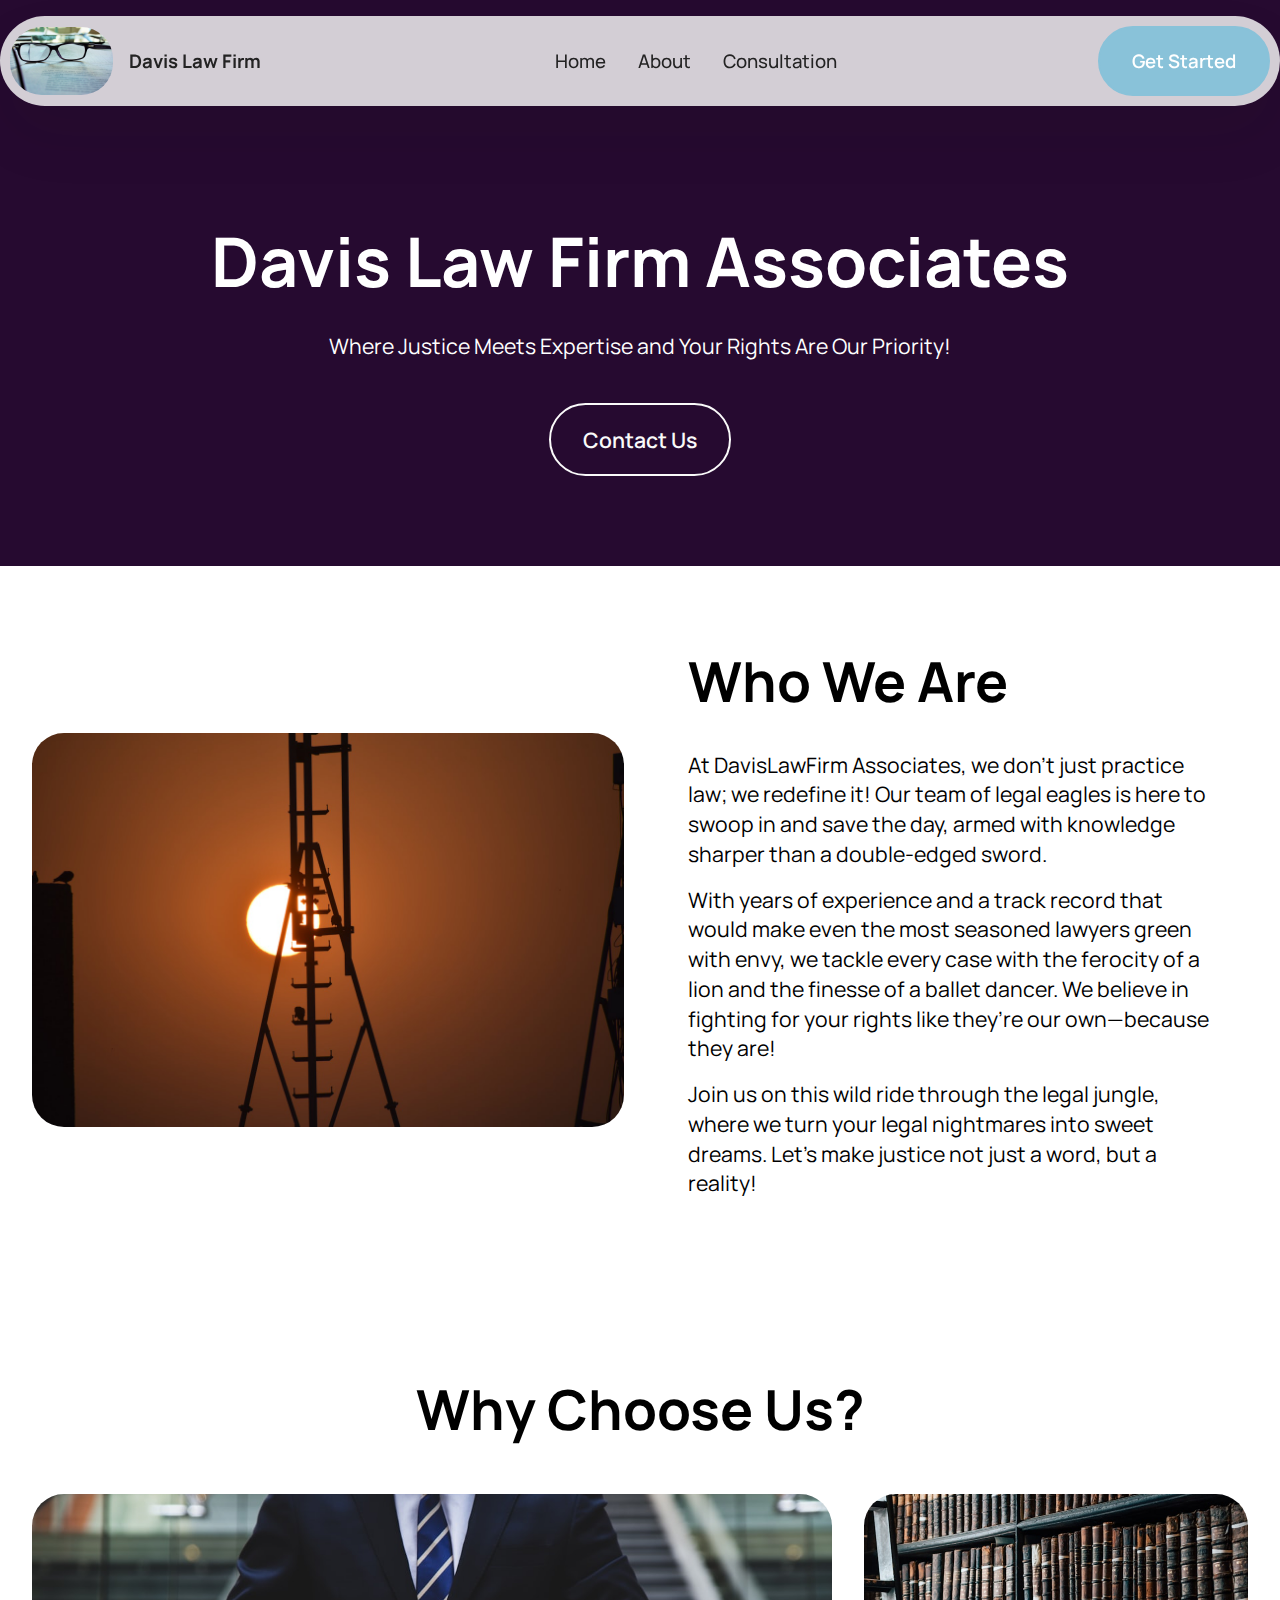
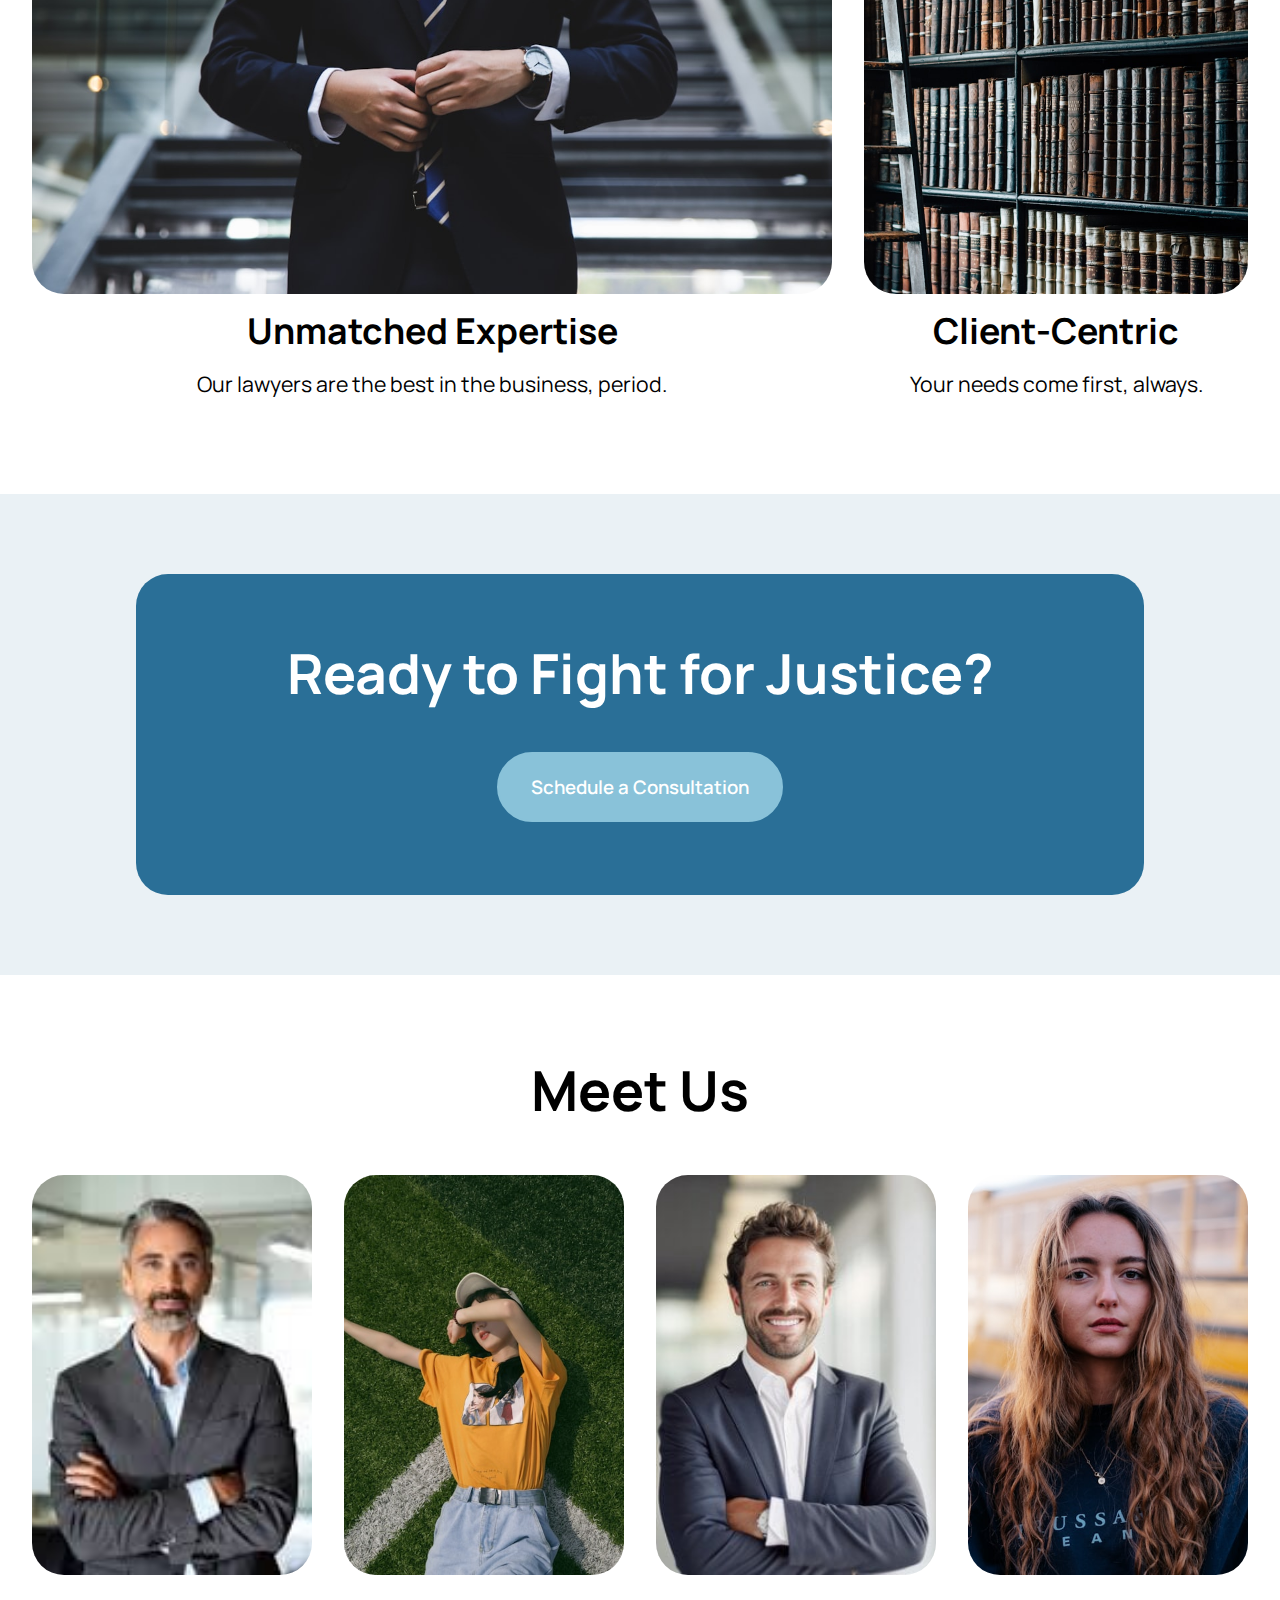
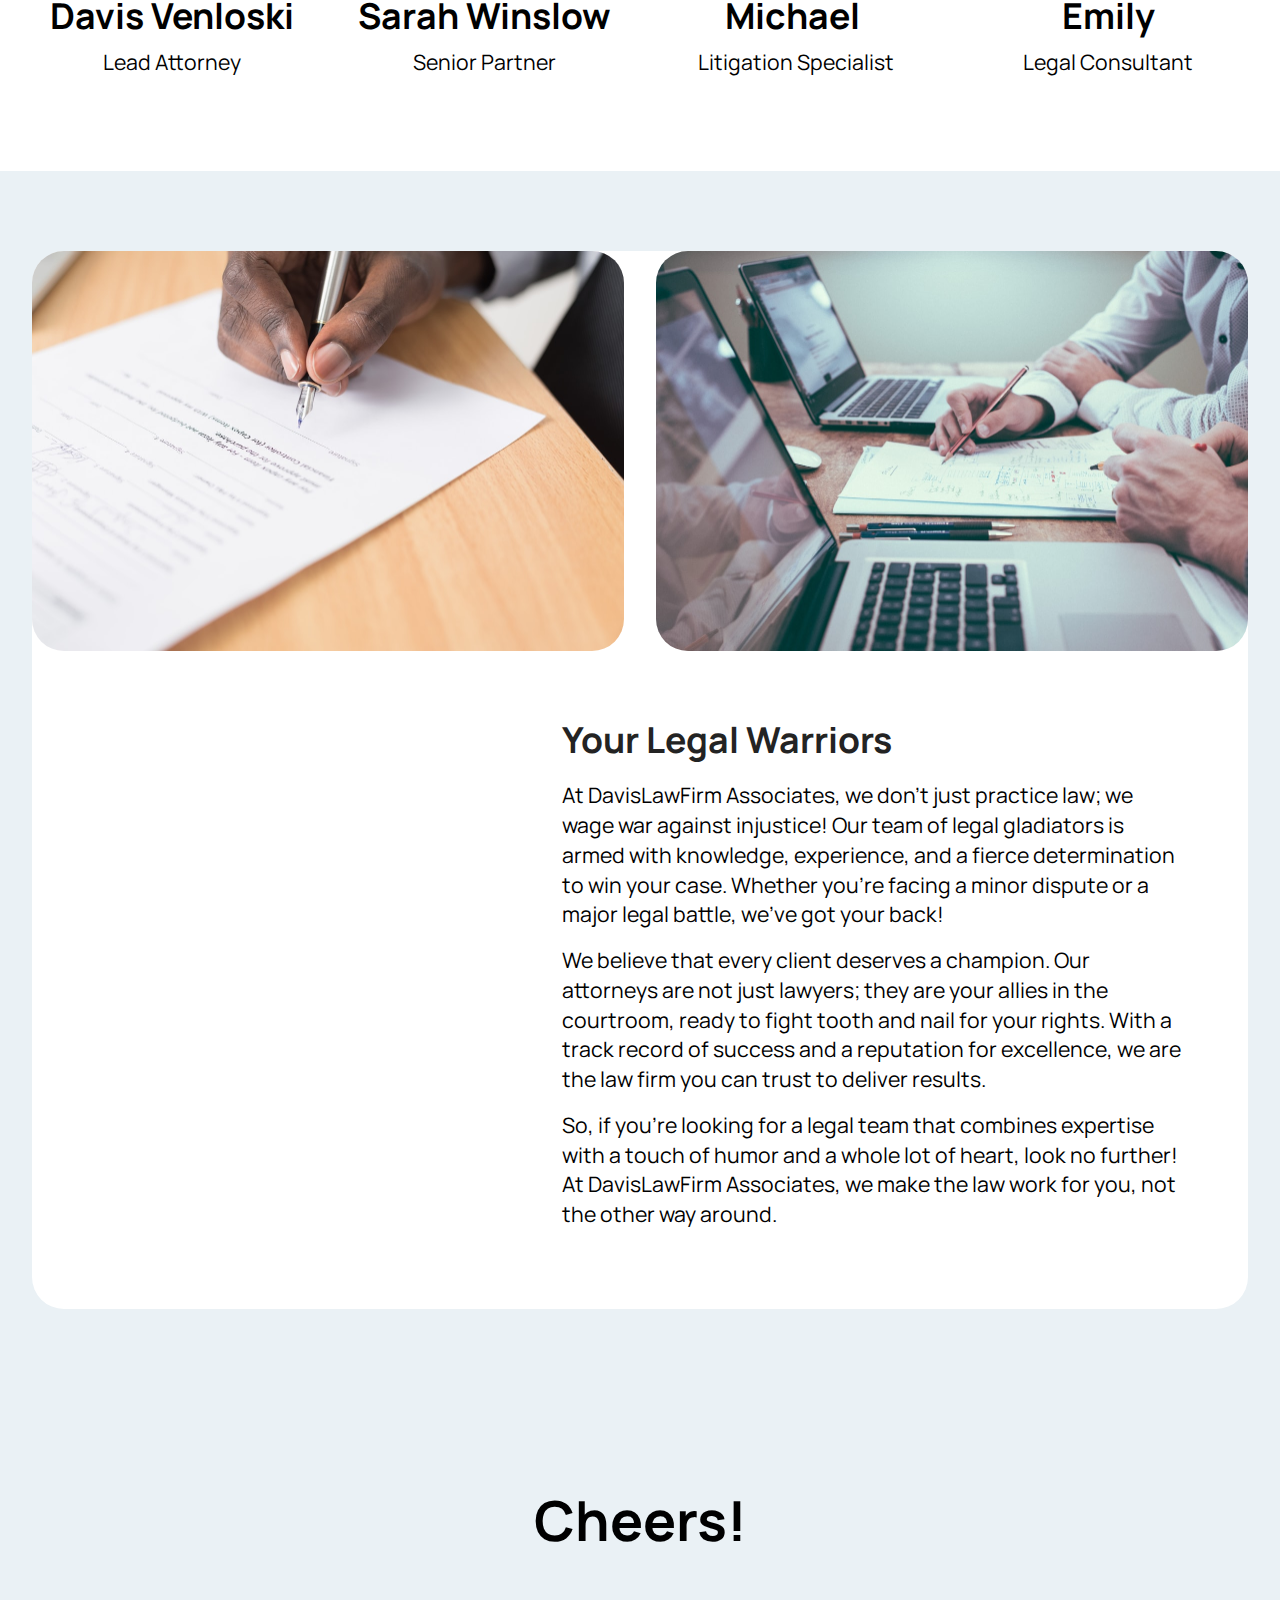
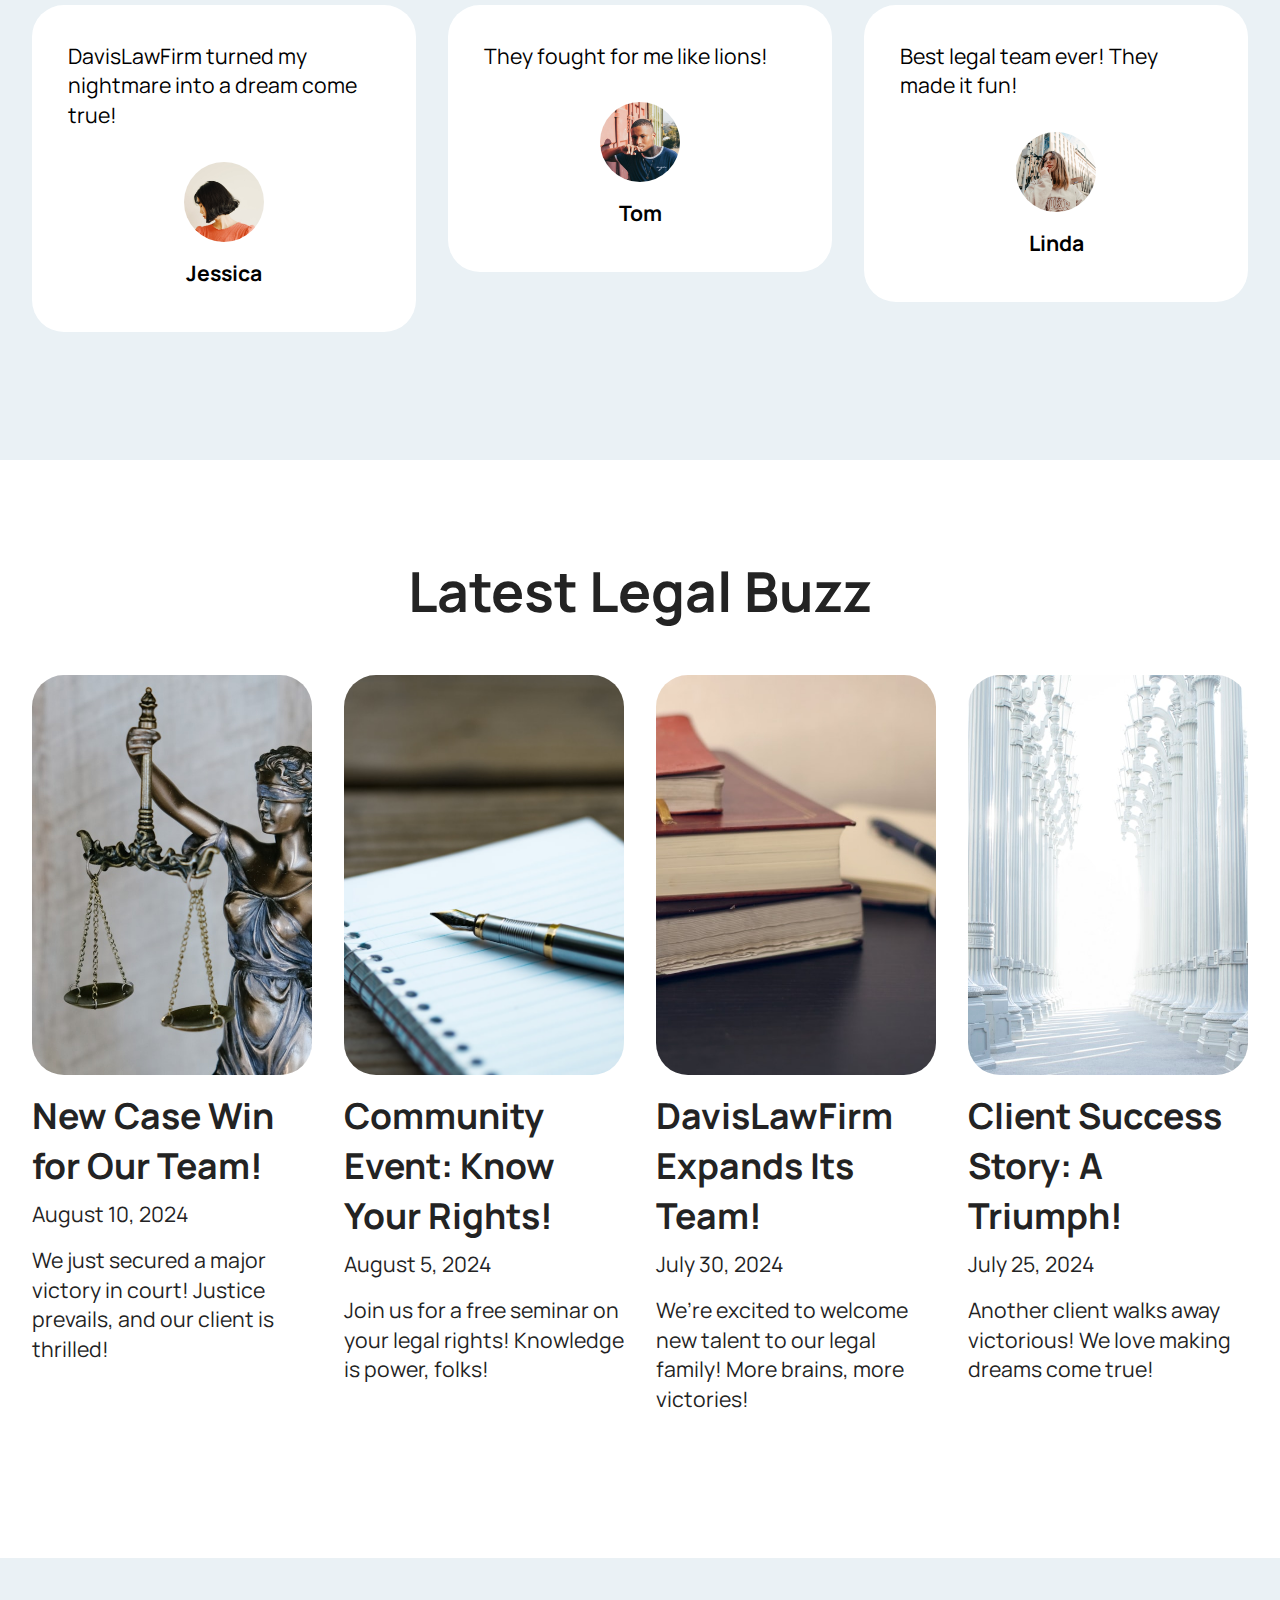
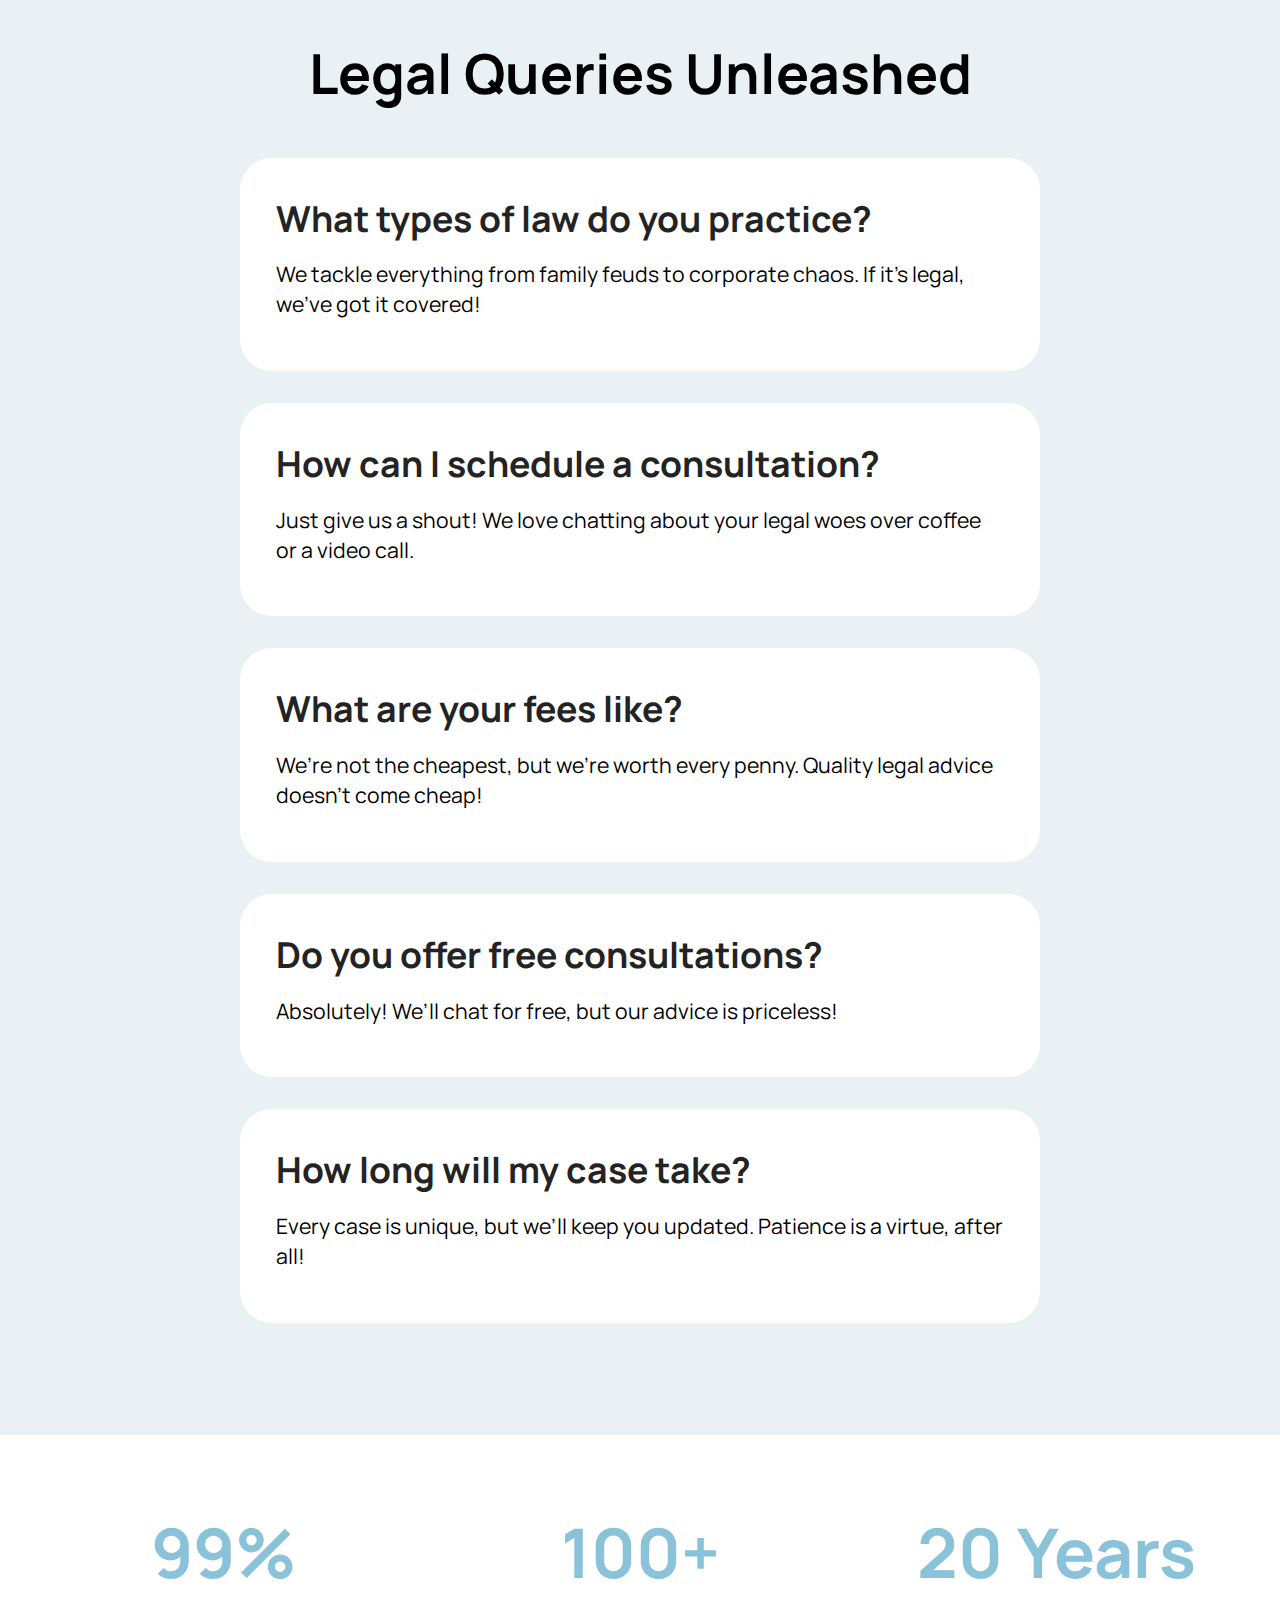
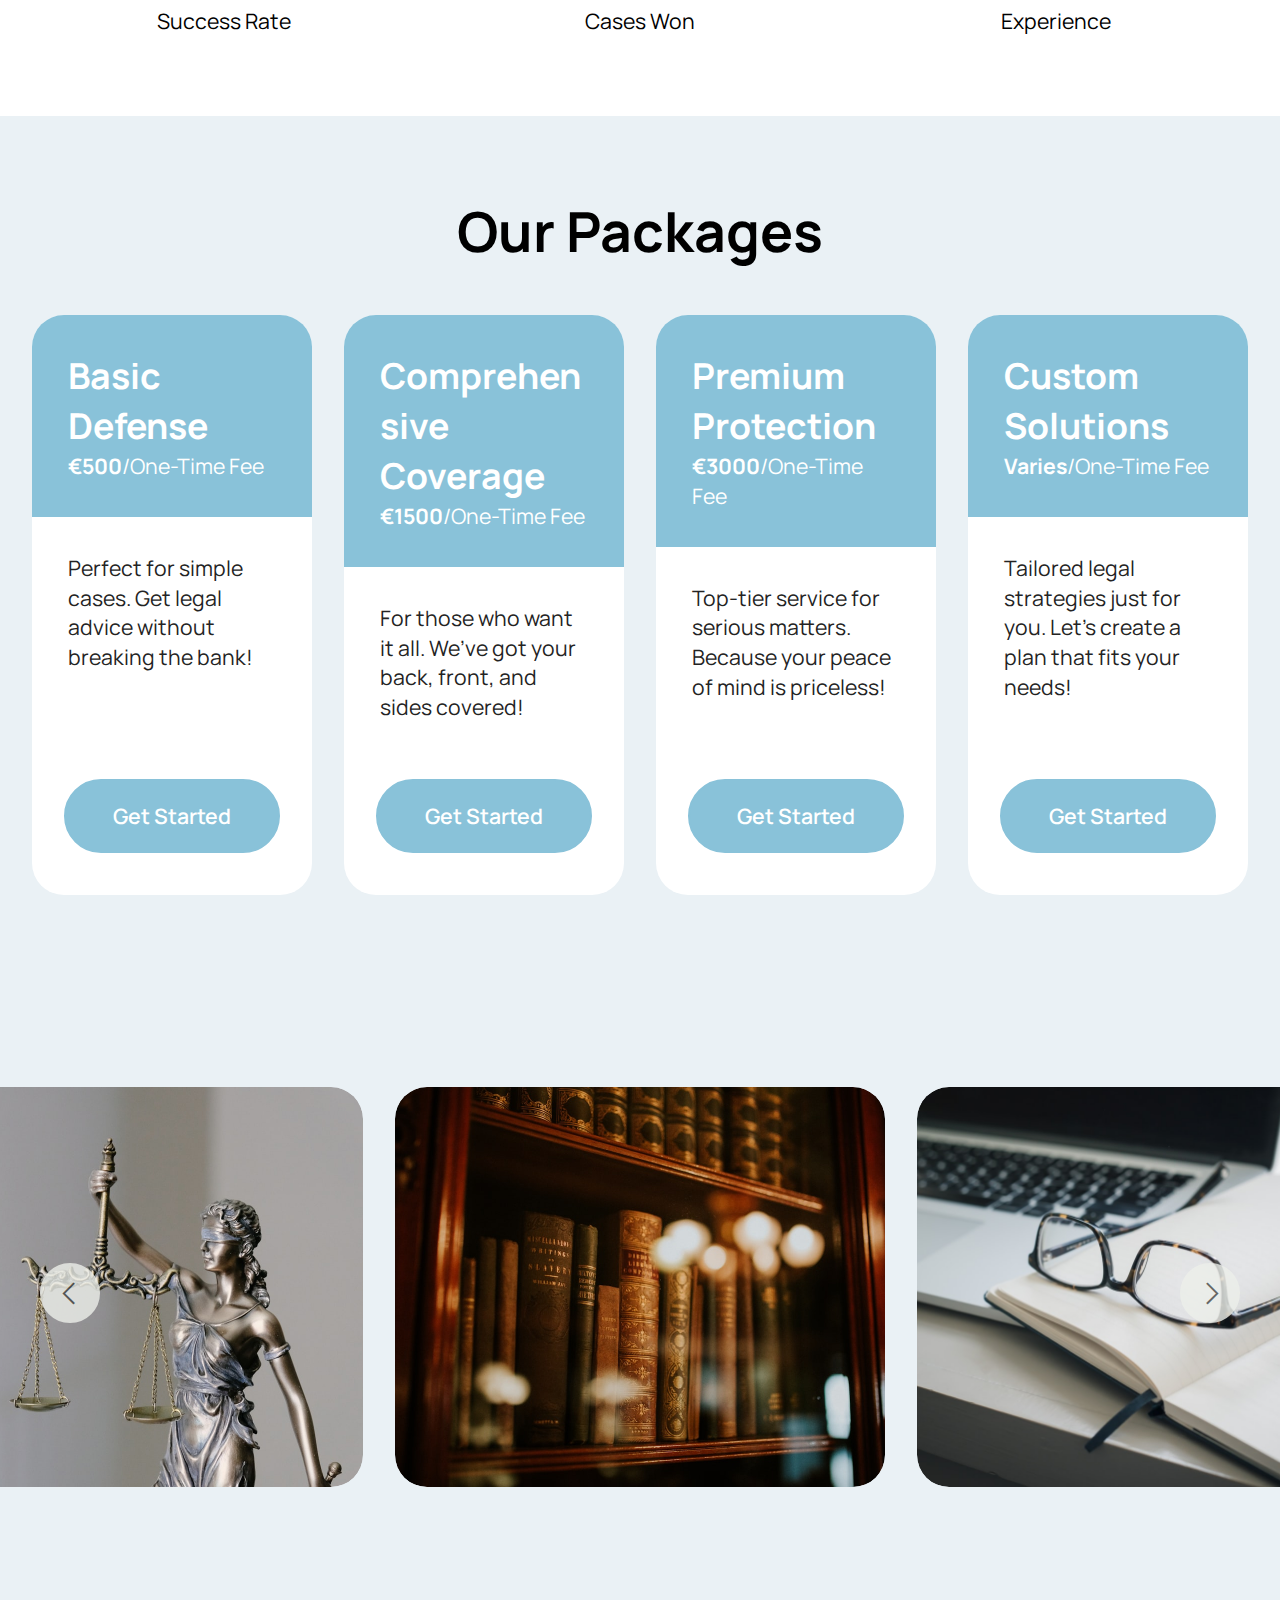
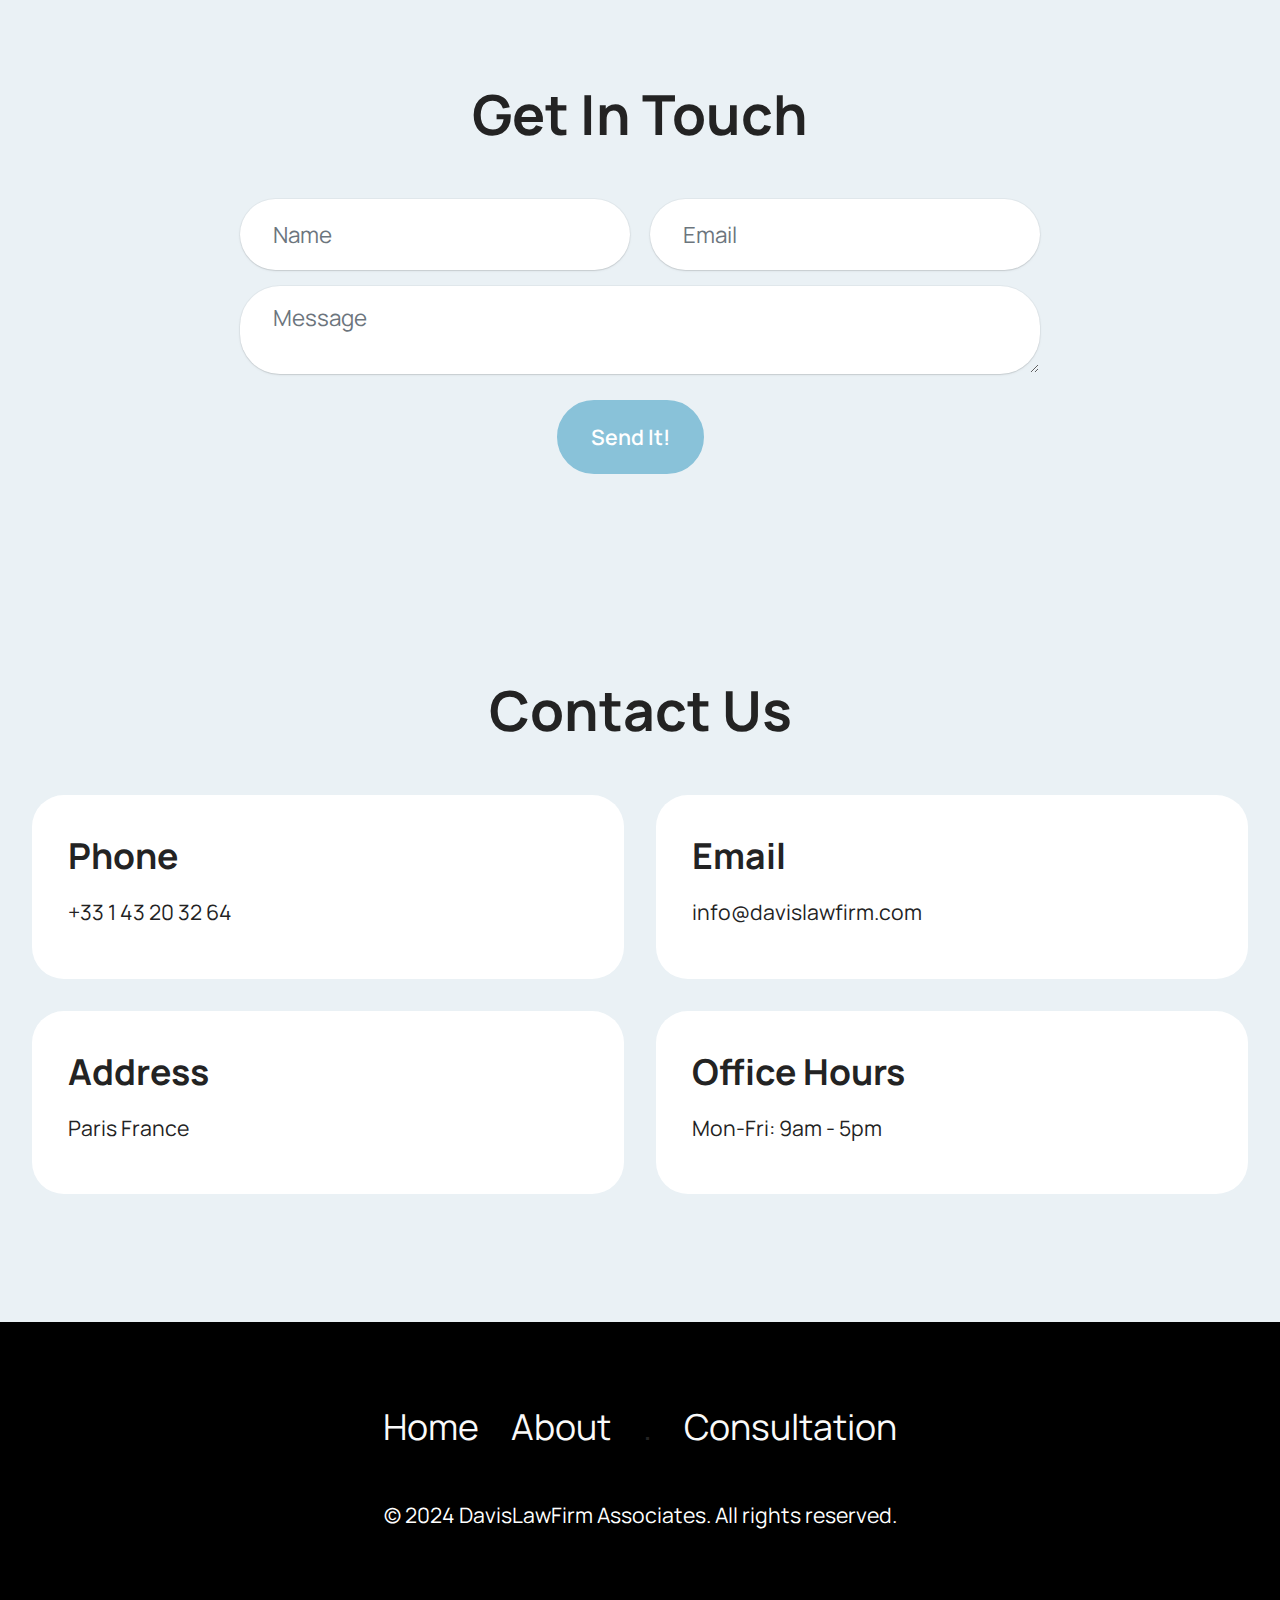
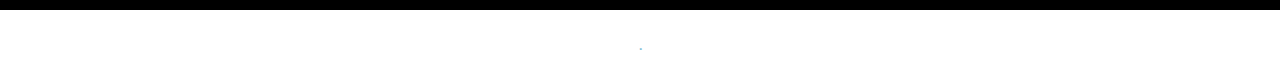
==== index.html @ 2bff86df "first commit" ====
<!DOCTYPE html>
<html  >
<head>
  <!-- Site made with Mobirise Website Builder v5.9.18, https://mobirise.com -->
  <meta charset="UTF-8">
  <meta http-equiv="X-UA-Compatible" content="IE=edge">
  <meta name="generator" content="Mobirise v5.9.18, mobirise.com">
  <meta name="viewport" content="width=device-width, initial-scale=1, minimum-scale=1">
  <link rel="shortcut icon" href="assets/images/photo-1444427169197-de497742b62d.jpeg" type="image/x-icon">
  <meta name="description" content="DavisLawFirm Associates offers expert legal services, specializing in various fields of law. Our dedicated team ensures client satisfaction and successful outcomes.">
  
  
  <title>Davis Law Firm</title>
  <link rel="stylesheet" href="assets/web/assets/mobirise-icons2/mobirise2.css">
  <link rel="stylesheet" href="assets/bootstrap/css/bootstrap.min.css">
  <link rel="stylesheet" href="assets/bootstrap/css/bootstrap-grid.min.css">
  <link rel="stylesheet" href="assets/bootstrap/css/bootstrap-reboot.min.css">
  <link rel="stylesheet" href="assets/dropdown/css/style.css">
  <link rel="stylesheet" href="assets/socicon/css/styles.css">
  <link rel="stylesheet" href="assets/theme/css/style.css">
  <link rel="preload" href="https://fonts.googleapis.com/css2?family=Manrope:wght@400;700&display=swap&display=swap" as="style" onload="this.onload=null;this.rel='stylesheet'">
  <noscript><link rel="stylesheet" href="https://fonts.googleapis.com/css2?family=Manrope:wght@400;700&display=swap&display=swap"></noscript>
  <link rel="preload" as="style" href="assets/mobirise/css/mbr-additional.css?v=wXJEE8"><link rel="stylesheet" href="assets/mobirise/css/mbr-additional.css?v=wXJEE8" type="text/css">

  
  
  
</head>
<body>
  
  <section data-bs-version="5.1" class="menu menu2 cid-ulygEjbNd1" once="menu" id="menu-5-ulygEjbNd1">
	

	<nav class="navbar navbar-dropdown navbar-fixed-top navbar-expand-lg">
		<div class="container">
			<div class="navbar-brand">
				<span class="navbar-logo">
					<a href="index.html">
						<img src="assets/images/photo-1444427169197-de497742b62d.jpeg" alt="Mobirise Website Builder" style="height: 4.3rem;">
					</a>
				</span>
				<span class="navbar-caption-wrap"><a class="navbar-caption text-black display-4" href="https://mobiri.se">Davis Law Firm</a></span>
			</div>
			<button class="navbar-toggler" type="button" data-toggle="collapse" data-bs-toggle="collapse" data-target="#navbarSupportedContent" data-bs-target="#navbarSupportedContent" aria-controls="navbarNavAltMarkup" aria-expanded="false" aria-label="Toggle navigation">
				<div class="hamburger">
					<span></span>
					<span></span>
					<span></span>
					<span></span>
				</div>
			</button>
			<div class="collapse navbar-collapse" id="navbarSupportedContent">
				<ul class="navbar-nav nav-dropdown" data-app-modern-menu="true"><li class="nav-item">
						<a class="nav-link link text-black text-primary display-4" href="index.html">Home</a>
					</li>
					<li class="nav-item">
						<a class="nav-link link text-black text-primary display-4" href="page1.html" aria-expanded="false">About</a>
					</li>
					<li class="nav-item">
						<a class="nav-link link text-black text-primary display-4" href="index.html#pricing-cards-1-ulygEjmzg2">Consultation</a>
					</li></ul>
				
				<div class="navbar-buttons mbr-section-btn">
					<a class="btn btn-primary display-4" href="https://mobiri.se">Get Started</a>
				</div>
			</div>
		</div>
	</nav>
</section>

<section data-bs-version="5.1" class="header18 cid-ulygEjgLcj" id="hero-16-ulygEjgLcj">
  

  
  <div class="container-fluid">
    <div class="row">
      <div class="content-wrap col-12 col-md-12">
        <h1 class="mbr-section-title mbr-fonts-style mbr-white mb-4 display-1"><strong>Davis Law Firm Associates</strong></h1>
        
        <p class="mbr-fonts-style mbr-text mbr-white mb-4 display-7">Where Justice Meets Expertise and Your Rights Are Our Priority!</p>
        <div class="mbr-section-btn"><a class="btn btn-white-outline display-7" href="mailto:princepanfoh0@gmail.com">Contact Us</a></div>
      </div>
    </div>
  </div>
</section>

<section data-bs-version="5.1" class="article2 cid-ulygEjgJnR" id="about-us-2-ulygEjgJnR">
	

	
	

	<div class="container">
		<div class="row justify-content-center">
			<div class="col-12 col-md-12 col-lg-6 image-wrapper">
				<img class="w-100" src="assets/images/photo-1706161865043-cec7f9783ea0.jpeg" alt="Mobirise Website Builder">
			</div>
			<div class="col-12 col-md-12 col-lg">
				<div class="text-wrapper align-left">
					<h1 class="mbr-section-title mbr-fonts-style mb-4 display-2">
						<strong>Who We Are</strong>
					</h1>
					<p class="mbr-text align-left mbr-fonts-style mb-3 display-7">At DavisLawFirm Associates, we don’t just practice law; we redefine it! Our team of legal eagles is here to swoop in and save the day, armed with knowledge sharper than a double-edged sword.</p>

					<p class="mbr-text align-left mbr-fonts-style mb-3 display-7">With years of experience and a track record that would make even the most seasoned lawyers green with envy, we tackle every case with the ferocity of a lion and the finesse of a ballet dancer. We believe in fighting for your rights like they’re our own—because they are!</p>

					<p class="mbr-text align-left mbr-fonts-style mb-3 display-7">Join us on this wild ride through the legal jungle, where we turn your legal nightmares into sweet dreams. Let’s make justice not just a word, but a reality!</p>

					
				</div>
			</div>
		</div>
	</div>
</section>

<section data-bs-version="5.1" class="features12 cid-ulygEjgSYC" id="features-12-ulygEjgSYC">
    
    
    <div class="container">
        <div class="row justify-content-center">
            <div class="col-12 content-head">
                <div class="mbr-section-head mb-5">
                    <h4 class="mbr-section-title mbr-fonts-style align-center mb-0 display-2">
                        <strong>Why Choose Us?</strong>
                    </h4>
                    
                </div>
            </div>
        </div>
        <div class="row">
            <div class="item features-image col-12 col-md-6 col-lg-8">
                <div class="item-wrapper">
                    <div class="item-img mb-3 img-big">
                        <img src="assets/images/photo-1507679799987-c73779587ccf.jpeg" alt="Mobirise Website Builder" title="">
                    </div>
                    <div class="item-content align-center">
                        
                        <h6 class="item-subtitle mbr-fonts-style mb-0 display-5">
                            <strong>Unmatched Expertise</strong>
                        </h6>
                        <p class="mbr-text mbr-fonts-style mb-3 mt-3 display-7">Our lawyers are the best in the business, period.</p>
                        
                    </div>
                </div>
            </div>
            <div class="item features-image col-12 col-md-6 col-lg-4">
                <div class="item-wrapper">
                    <div class="item-img mb-3">
                        <img src="assets/images/photo-1447023029226-ef8f6b52e3ea.jpeg" alt="Mobirise Website Builder" title="">
                    </div>
                    <div class="item-content align-center">
                        
                        <h6 class="item-subtitle mbr-fonts-style mb-0 display-5">
                            <strong>Client-Centric</strong>
                        </h6>
                        <p class="mbr-text mbr-fonts-style mb-3 mt-3 display-7">Your needs come first, always.</p>
                        
                    </div>
                </div>
            </div>
        </div>
    </div>
</section>

<section data-bs-version="5.1" class="article13 cid-ulygEjidgk" id="call-to-action-3-ulygEjidgk">
    
    
    
    <div class="container">
        <div class="row justify-content-center">
            <div class="card col-md-12 col-lg-10">
                <div class="card-wrapper">
                    <div class="card-box align-left">
                        <h4 class="card-title mbr-fonts-style display-2">
                            <strong>Ready to Fight for Justice?</strong>
                        </h4>
                        
                        <div class="mbr-section-btn mt-4"><a class="btn btn-primary display-4" href="mailto:princepanfoh0@gmail.com">Schedule a Consultation</a></div>
                    </div>
                </div>
            </div>
        </div>
    </div>
</section>

<section data-bs-version="5.1" class="people03 cid-ulygEji80u" id="team-1-ulygEji80u">
    
    
    <div class="container-fluid">
        <div class="row justify-content-center">
            <div class="col-12 content-head">
                <div class="mbr-section-head mb-5">
                    <h4 class="mbr-section-title mbr-fonts-style align-center mb-0 display-2">
                        <strong>Meet Us</strong>
                    </h4>
                    
                </div>
            </div>
        </div>
        <div class="row">
            <div class="item features-image col-12 col-md-6 col-lg-3">
                <div class="item-wrapper">
                    <div class="item-img mb-3">
                        <img src="assets/images/law1-275x183.jpg" alt="Mobirise Website Builder" title="">
                    </div>
                    <div class="item-content align-left">
                        <h5 class="item-title mbr-fonts-style display-5">
                            <strong>Davis Venloski</strong></h5>
                        <h6 class="item-subtitle mbr-fonts-style mb-3 display-7">Lead Attorney</h6>
                        
                    </div>
                    
                </div>
            </div>
            <div class="item features-image col-12 col-md-6 col-lg-3">
                <div class="item-wrapper">
                    <div class="item-img mb-3">
                        <img src="assets/images/photo-1629085265617-aa802730c749.jpeg" alt="Mobirise Website Builder" title="">
                    </div>
                    <div class="item-content align-left">
                        <h5 class="item-title mbr-fonts-style display-5">
                            <strong>Sarah Winslow</strong></h5>
                        <h6 class="item-subtitle mbr-fonts-style mb-3 display-7">Senior Partner</h6>
                        
                    </div>
                    
                </div>
            </div>
            <div class="item features-image col-12 col-md-6 col-lg-3">
                <div class="item-wrapper">
                    <div class="item-img mb-3">
                        <img src="assets/images/law-540x360.jpg" alt="Mobirise Website Builder" title="">
                    </div>
                    <div class="item-content align-left">
                        <h5 class="item-title mbr-fonts-style display-5">
                            <strong>Michael&nbsp;</strong></h5>
                        <h6 class="item-subtitle mbr-fonts-style mb-3 display-7">Litigation Specialist</h6>
                        
                    </div>
                    
                </div>
            </div>
            <div class="item features-image col-12 col-md-6 col-lg-3">
                <div class="item-wrapper">
                    <div class="item-img mb-3">
                       <img src="assets/images/photo-1614270532523-e1978d1f3716.jpeg" alt="Mobirise Website Builder" title="" data-slide-to="3" data-bs-slide-to="3">
                    </div>
                    <div class="item-content align-left">
                        <h5 class="item-title mbr-fonts-style display-5">
                            <strong>Emily</strong>
                        </h5>
                        <h6 class="item-subtitle mbr-fonts-style mb-3 display-7">Legal Consultant</h6>
                        
                    </div>
                    
                </div>
            </div>
        </div>
    </div>
</section>

<section data-bs-version="5.1" class="article01 cid-ulygEjiCYR" id="generic-text-1-ulygEjiCYR">
	

	
	
	<div class="container">
		<div class="row justify-content-center">
			<div class="card col-md-12 col-lg-12">
				<div class="card-wrapper">
					<div class="row">
						<div class="image-wrapper col-12 col-sm-6 justify-content-center">
							<img src="assets/images/photo-1521791055366-0d553872125f.jpeg" alt="Mobirise Website Builder">
						</div>
						<div class="image-wrapper col-12 col-sm-6 justify-content-center">
							<img src="assets/images/photo-1454165804606-c3d57bc86b40.jpeg" alt="Mobirise Website Builder">
						</div>
					</div>

					<div class="card-box align-left mb-3 card-content-text">
						<h4 class="card-title mbr-fonts-style mbr-white mb-0 display-5">
							<strong>Your Legal Warriors</strong>
						</h4>
						<p class="mbr-text mbr-fonts-style mt-3 mb-0 display-7">At DavisLawFirm Associates, we don’t just practice law; we wage war against injustice! Our team of legal gladiators is armed with knowledge, experience, and a fierce determination to win your case. Whether you’re facing a minor dispute or a major legal battle, we’ve got your back!</p>

						<p class="mbr-text mbr-fonts-style mt-3 mb-0 display-7">We believe that every client deserves a champion. Our attorneys are not just lawyers; they are your allies in the courtroom, ready to fight tooth and nail for your rights. With a track record of success and a reputation for excellence, we are the law firm you can trust to deliver results.</p>

						<p class="mbr-text mbr-fonts-style mt-3 mb-0 display-7">So, if you’re looking for a legal team that combines expertise with a touch of humor and a whole lot of heart, look no further! At DavisLawFirm Associates, we make the law work for you, not the other way around.</p>

						
					</div>
				</div>
			</div>
		</div>
	</div>
</section>

<section data-bs-version="5.1" class="people04 cid-ulygEjjoMe" id="testimonials-4-ulygEjjoMe">
	
	
	<div class="container">
		<div class="row mb-5 justify-content-center">
			<div class="col-12 mb-0 content-head">
				<h3 class="mbr-section-title mbr-fonts-style align-center mb-0 display-2">
					<strong>Cheers!</strong>
				</h3>
				
			</div>
		</div>
		<div class="row mbr-masonry" data-masonry="{&quot;percentPosition&quot;: true }">
			<div class="item features-without-image col-12 col-md-6 col-lg-4 active">
				<div class="item-wrapper">
					<div class="card-box align-left">
						<p class="card-text mbr-fonts-style display-7">DavisLawFirm turned my nightmare into a dream come true!</p>
						<div class="img-wrapper mt-4 mb-3">
							<img src="assets/images/photo-1525614686090-7a3108e3758e.jpeg" data-slide-to="0" data-bs-slide-to="0" alt="">
						</div>
						<h5 class="card-title mbr-fonts-style display-7">
							<strong>Jessica</strong>
						</h5>
					</div>
				</div>
			</div>
			<div class="item features-without-image col-12 col-md-6 col-lg-4">
				<div class="item-wrapper">
					<div class="card-box align-left">
						<p class="card-text mbr-fonts-style display-7">They fought for me like lions!</p>
						<div class="img-wrapper mt-4 mb-3">
							<img src="assets/images/photo-1535026406642-530e01750ad7.jpeg" data-slide-to="4" data-bs-slide-to="4" alt="">
						</div>
						<h5 class="card-title mbr-fonts-style display-7">
							<strong>Tom</strong>
						</h5>
					</div>
				</div>
			</div>
			<div class="item features-without-image col-12 col-md-6 col-lg-4">
				<div class="item-wrapper">
					<div class="card-box align-left">
						<p class="card-text mbr-fonts-style display-7">Best legal team ever! They made it fun!</p>
						<div class="img-wrapper mt-4 mb-3">
							<img src="assets/images/photo-1653953893860-b8f756596132.jpeg" data-slide-to="5" data-bs-slide-to="5" alt="">
						</div>
						<h5 class="card-title mbr-fonts-style display-7">
							<strong>Linda</strong>
						</h5>
					</div>
				</div>
			</div>
		</div>
	</div>
</section>

<section data-bs-version="5.1" class="features03 cid-ulygEjlJBr" id="news-1-ulygEjlJBr">
  
  
  <div class="container-fluid">
    <div class="row justify-content-center mb-5">
      <div class="col-12 content-head">
        <div class="mbr-section-head">
          <h4 class="mbr-section-title mbr-fonts-style align-center mb-0 display-2">
            <strong>Latest Legal Buzz</strong>
          </h4>
          
        </div>
      </div>
    </div>
    <div class="row">
      <div class="item features-image col-12 col-md-6 col-lg-3 active">
        <div class="item-wrapper">
          <div class="item-img mb-3">
            <img src="assets/images/photo-1589829545856-d10d557cf95f.jpeg" alt="Mobirise Website Builder" title="">
          </div>
          <div class="item-content align-left">
            <h5 class="item-title mbr-fonts-style mt-0 mb-2 display-5">
              <strong>New Case Win for Our Team!</strong>
            </h5>
            <p class="mbr-text mbr-fonts-style mb-3 display-7">August 10, 2024</p>
            <p class="mbr-text mbr-fonts-style mb-3 display-7">We just secured a major victory in court! Justice prevails, and our client is thrilled!</p>
            
          </div>
        </div>
      </div>
      <div class="item features-image col-12 col-md-6 col-lg-3">
        <div class="item-wrapper">
          <div class="item-img mb-3">
            <img src="assets/images/photo-1471107340929-a87cd0f5b5f3.jpeg" alt="Mobirise Website Builder" title="" data-slide-to="1" data-bs-slide-to="1">
          </div>
          <div class="item-content align-left">
            <h5 class="item-title mbr-fonts-style mb-2 mt-0 display-5">
              <strong>Community Event: Know Your Rights!</strong>
            </h5>
            <p class="mbr-text mbr-fonts-style mb-3 display-7">August 5, 2024</p>
            <p class="mbr-text mbr-fonts-style mb-3 display-7">Join us for a free seminar on your legal rights! Knowledge is power, folks!</p>
            
          </div>
        </div>
      </div>
      <div class="item features-image col-12 col-md-6 col-lg-3">
        <div class="item-wrapper">
          <div class="item-img mb-3">
            <img src="assets/images/photo-1423592707957-3b212afa6733.jpeg" alt="Mobirise Website Builder" title="" data-slide-to="2" data-bs-slide-to="2">
          </div>
          <div class="item-content align-left">
            <h5 class="item-title mbr-fonts-style mb-2 mt-0 display-5">
              <strong>DavisLawFirm Expands Its Team!</strong>
            </h5>
            <p class="mbr-text mbr-fonts-style mb-3 display-7">July 30, 2024</p>
            <p class="mbr-text mbr-fonts-style mb-3 display-7">We’re excited to welcome new talent to our legal family! More brains, more victories!</p>
            
          </div>
        </div>
      </div>
      <div class="item features-image col-12 col-md-6 col-lg-3">
        <div class="item-wrapper">
          <div class="item-img mb-3">
            <img src="assets/images/photo-1433574466251-fe1be0d9b3d2.jpeg" alt="Mobirise Website Builder" title="" data-slide-to="2" data-bs-slide-to="2">
          </div>
          <div class="item-content align-left">
            <h5 class="item-title mbr-fonts-style mb-2 mt-0 display-5">
              <strong>Client Success Story: A Triumph!</strong>
            </h5>
            <p class="mbr-text mbr-fonts-style mb-3 display-7">July 25, 2024</p>
            <p class="mbr-text mbr-fonts-style mb-3 display-7">Another client walks away victorious! We love making dreams come true!</p>
            
          </div>
        </div>
      </div>
    </div>
  </div>
</section>

<section data-bs-version="5.1" class="list05 cid-ulygEjlgWv" id="faq-3-ulygEjlgWv">
    
    <div class="container">
        <div class="col-12 mb-5 content-head">
            <h3 class="mbr-section-title mbr-fonts-style align-center mb-0 display-2">
                <strong>Legal Queries Unleashed</strong>
            </h3>
            
        </div>
        <div class="row justify-content-center ">
            <div class="col-12 col-lg-8">
                <div class="item features-without-image col-12 active">
                    <div class="item-wrapper">
                        <h5 class="mbr-card-title mbr-fonts-style mt-0 mb-3 display-5">
                            <strong>What types of law do you practice?</strong></h5>
                        <p class="mbr-text mbr-fonts-style mt-0 mb-3 display-7">We tackle everything from family feuds to corporate chaos. If it’s legal, we’ve got it covered!</p>
                    </div>
                </div>
                <div class="item features-without-image col-12">
                    <div class="item-wrapper">
                        <h5 class="mbr-card-title mbr-fonts-style mt-0 mb-3 display-5">
                            <strong>How can I schedule a consultation?</strong></h5>
                        <p class="mbr-text mbr-fonts-style mt-0 mb-3 display-7">Just give us a shout! We love chatting about your legal woes over coffee or a video call.</p>
                    </div>
                </div>
                <div class="item features-without-image col-12">
                    <div class="item-wrapper">
                        <h5 class="mbr-card-title mbr-fonts-style mt-0 mb-3 display-5">
                            <strong>What are your fees like?</strong></h5>
                        <p class="mbr-text mbr-fonts-style mt-0 mb-3 display-7">We’re not the cheapest, but we’re worth every penny. Quality legal advice doesn’t come cheap!</p>
                    </div>
                </div>
                <div class="item features-without-image col-12">
                  <div class="item-wrapper">
                      <h5 class="mbr-card-title mbr-fonts-style mt-0 mb-3 display-5">
                          <strong>Do you offer free consultations?</strong></h5>
                      <p class="mbr-text mbr-fonts-style mt-0 mb-3 display-7">Absolutely! We’ll chat for free, but our advice is priceless!</p>
                  </div>
              </div>
              <div class="item features-without-image col-12">
                <div class="item-wrapper">
                    <h5 class="mbr-card-title mbr-fonts-style mt-0 mb-3 display-5">
                        <strong>How long will my case take?</strong></h5>
                    <p class="mbr-text mbr-fonts-style mt-0 mb-3 display-7">Every case is unique, but we’ll keep you updated. Patience is a virtue, after all!</p>
                </div>
            </div>
            </div>
        </div>
    </div>
</section>

<section data-bs-version="5.1" class="features10 cid-ulygEjlaff" id="metrics-2-ulygEjlaff">
  

  
  
  <div class="container">
    
    <div class="row justify-content-center">
      <div class="item features-without-image col-12 col-md-6 col-lg-4">
        <div class="item-wrapper">
          <div class="card-box align-left">
            
            <p class="card-title mbr-fonts-style mb-3 display-1">
              <strong>99%</strong>
            </p>
            <p class="card-text mbr-fonts-style mb-3 display-7">Success Rate</p>
            
          </div>
        </div>
      </div>
      <div class="item features-without-image col-12 col-md-6 col-lg-4">
        <div class="item-wrapper">
          <div class="card-box align-left">
            
            <p class="card-title mbr-fonts-style mb-3 display-1">
              <strong>100+</strong>
            </p>
            <p class="card-text mbr-fonts-style mb-3 display-7">Cases Won</p>
            
          </div>
        </div>
      </div>
      <div class="item features-without-image col-12 col-md-6 col-lg-4">
        <div class="item-wrapper">
          <div class="card-box align-left">
            
            <p class="card-title mbr-fonts-style mb-3 display-1">
              <strong>20 Years</strong>
            </p>
            <p class="card-text mbr-fonts-style mb-3 display-7">Experience</p>
            
          </div>
        </div>
      </div>
    </div>
  </div>
</section>

<section data-bs-version="5.1" class="pricing1 cid-ulygEjmzg2" id="pricing-cards-1-ulygEjmzg2">
    
    
    <div class="container-fluid">
        <div class="row justify-content-center">
            <div class="col-12 content-head">
                <div class="mbr-section-head mb-5">
                    <h4 class="mbr-section-title mbr-fonts-style align-center mb-0 display-2">
                        <strong>Our Packages</strong>
                    </h4>
                    
                </div>
            </div>
        </div>
        <div class="row">
            <div class="item features-without-image col-12 col-md-6 col-lg-3 item-mb active">
                <div class="item-wrapper">
                    <div class="item-head">
                        <h5 class="item-title mbr-fonts-style mb-0 display-5">
                            <strong>Basic Defense</strong>
                        </h5>
                        <h6 class="item-subtitle mbr-fonts-style mt-0 mb-0 display-7"><strong>€500</strong>/One-Time Fee
                        </h6>
                    </div>
                    <div class="item-content">
                        <p class="mbr-text mbr-fonts-style display-7">Perfect for simple cases. Get legal advice without breaking the bank!</p>
                    </div>
                    <div class="mbr-section-btn item-footer"><a href="mailto:princepanfoh0@gmail.com" class="btn item-btn btn-primary display-7">Get Started</a></div>
                </div>
            </div>
            <div class="item features-without-image col-12 col-md-6 col-lg-3 item-mb">
                <div class="item-wrapper">
                    <div class="item-head">
                        <h5 class="item-title mbr-fonts-style mb-0 display-5">
                            <strong>Comprehensive Coverage</strong>
                        </h5>
                        <h6 class="item-subtitle mbr-fonts-style mt-0 mb-0 display-7"><strong>€1500</strong>/One-Time Fee
                        </h6>
                    </div>
                    <div class="item-content">
                        <p class="mbr-text mbr-fonts-style display-7">For those who want it all. We’ve got your back, front, and sides covered!</p>
                    </div>
                    <div class="mbr-section-btn item-footer"><a href="mailto:princepanfoh0@gmail.com" class="btn item-btn btn-primary display-7">Get Started</a></div>
                </div>
            </div>

            <div class="item features-without-image col-12 col-md-6 col-lg-3 item-mb">
                <div class="item-wrapper">
                    <div class="item-head">
                        <h5 class="item-title mbr-fonts-style mb-0 display-5">
                            <strong>Premium Protection</strong>
                        </h5>
                        <h6 class="item-subtitle mbr-fonts-style mt-0 mb-0 display-7"><strong>€3000</strong>/One-Time Fee
                        </h6>
                    </div>
                    <div class="item-content">
                        <p class="mbr-text mbr-fonts-style display-7">Top-tier service for serious matters. Because your peace of mind is priceless!</p>
                    </div>
                    <div class="mbr-section-btn item-footer"><a href="mailto:princepanfoh0@gmail.com" class="btn item-btn btn-primary display-7">Get Started</a></div>
                </div>
            </div>

            <div class="item features-without-image col-12 col-md-6 col-lg-3 item-mb">
                <div class="item-wrapper">
                    <div class="item-head">
                        <h5 class="item-title mbr-fonts-style mb-0 display-5">
                            <strong>Custom Solutions</strong>
                        </h5>
                        <h6 class="item-subtitle mbr-fonts-style mt-0 mb-0 display-7">
                            <strong>Varies</strong>/One-Time Fee
                        </h6>
                    </div>
                    <div class="item-content">
                        <p class="mbr-text mbr-fonts-style display-7">Tailored legal strategies just for you. Let’s create a plan that fits your needs!</p>
                    </div>
                    <div class="mbr-section-btn item-footer"><a href="mailto:princepanfoh0@gmail.com" class="btn item-btn btn-primary display-7">Get Started</a></div>
                </div>
            </div>
        </div>
    </div>
</section>

<section data-bs-version="5.1" class="slider4 mbr-embla cid-ulygEjmMU8" id="gallery-13-ulygEjmMU8">
  
  
  <div class="container-fluid">
    
    <div class="row">
      <div class="col-12">
        <div class="embla position-relative" data-skip-snaps="true" data-align="center" data-contain-scroll="trimSnaps" data-loop="true" data-auto-play="true" data-auto-play-interval="5" data-draggable="true">
          <div class="embla__viewport">
            <div class="embla__container">
              <div class="embla__slide slider-image item" style="margin-left: 1rem; margin-right: 1rem;">
                <div class="slide-content">
                  <div class="item-img">
                    <div class="item-wrapper">
                      <img src="assets/images/photo-1479142506502-19b3a3b7ff33.jpeg" alt="Mobirise Website Builder" title="">
                    </div>
                  </div>
                </div>
              </div>
              <div class="embla__slide slider-image item" style="margin-left: 1rem; margin-right: 1rem;">
                <div class="slide-content">
                  <div class="item-img">
                    <div class="item-wrapper">
                      <img src="assets/images/photo-1502465771179-51f3535da42c.jpeg" alt="Mobirise Website Builder" title="">
                    </div>
                  </div>
                </div>
              </div>
              <div class="embla__slide slider-image item" style="margin-left: 1rem; margin-right: 1rem;">
                <div class="slide-content">
                  <div class="item-img">
                    <div class="item-wrapper">
                      <img src="assets/images/photo-1457369804613-52c61a468e7d.jpeg" alt="Mobirise Website Builder" title="">
                    </div>
                  </div>
                </div>
              </div>
              <div class="embla__slide slider-image item" style="margin-left: 1rem; margin-right: 1rem;">
                <div class="slide-content">
                  <div class="item-img">
                    <div class="item-wrapper">
                      <img src="assets/images/photo-1692121183213-5c7f18485c67.jpeg" alt="Mobirise Website Builder" title="">
                    </div>
                  </div>
                </div>
              </div>
              <div class="embla__slide slider-image item" style="margin-left: 1rem; margin-right: 1rem;">
                <div class="slide-content">
                  <div class="item-img">
                    <div class="item-wrapper">
                      <img src="assets/images/photo-1589994965851-a8f479c573a9.jpeg" alt="Mobirise Website Builder" title="">
                    </div>
                  </div>
                </div>
              </div>
            </div>
          </div>
          <button class="embla__button embla__button--prev">
            <span class="mobi-mbri mobi-mbri-arrow-prev" aria-hidden="true"></span>
            <span class="sr-only visually-hidden visually-hidden">Previous</span>
          </button>
          <button class="embla__button embla__button--next">
            <span class="mobi-mbri mobi-mbri-arrow-next" aria-hidden="true"></span>
            <span class="sr-only visually-hidden visually-hidden">Next</span>
          </button>
        </div>
      </div>
    </div>
  </div>
</section>

<section data-bs-version="5.1" class="form5 cid-ulygEjpJD0" id="contact-form-2-ulygEjpJD0">
    
    
    <div class="container">
        <div class="row justify-content-center">
            <div class="col-12 content-head">
                <div class="mbr-section-head mb-5">
                    <h3 class="mbr-section-title mbr-fonts-style align-center mb-0 display-2">
                        <strong>Get In Touch</strong>
                    </h3>
                    
                </div>
            </div>
        </div>
        <div class="row justify-content-center">
            <div class="col-lg-8 mx-auto mbr-form" data-form-type="formoid">
                <form action="https://mobirise.eu/" method="POST" class="mbr-form form-with-styler" data-form-title="Form Name"><input type="hidden" name="email" data-form-email="true" value="IxDLYxiFCK3Mz9XRsY/ScA85c9vb/0tto/Mj2TXzAEMuLd5aDcPUMSj24ybYwIzxzZco7vriGrQj3FDLF7R8lxYc8XidZ4PDO1EhOQTnpdzijmgIslnHCBrCac+G4pJV">
                    <div class="row">
                        <div hidden="hidden" data-form-alert="" class="alert alert-success col-12">Thanks for filling out the form!</div>
                        <div hidden="hidden" data-form-alert-danger="" class="alert alert-danger col-12">
                            Oops...! some problem!
                        </div>
                    </div>
                    <div class="dragArea row">
                        <div class="col-md col-sm-12 form-group mb-3" data-for="name">
                            <input type="text" name="name" placeholder="Name" data-form-field="name" class="form-control" value="" id="name-contact-form-2-ulygEjpJD0">
                        </div>
                        <div class="col-md col-sm-12 form-group mb-3" data-for="email">
                            <input type="email" name="email" placeholder="Email" data-form-field="email" class="form-control" value="" id="email-contact-form-2-ulygEjpJD0">
                        </div>
                        <div class="col-12 form-group mb-3" data-for="textarea">
                            <textarea name="textarea" placeholder="Message" data-form-field="textarea" class="form-control" id="textarea-contact-form-2-ulygEjpJD0"></textarea>
                        </div>
                        <div class="col-lg-12 col-md-12 col-sm-12 align-center mbr-section-btn"><button type="submit" class="btn btn-primary display-7">Send It!</button></div>
                    </div>
                </form>
            </div>
        </div>
    </div>
</section>

<section data-bs-version="5.1" class="contacts01 cid-ulygEjp5Uc" id="contacts-1-ulygEjp5Uc">
    

    
    
    <div class="container">
        <div class="row justify-content-center">
            <div class="col-12 content-head">
                <div class="mbr-section-head mb-5">
                    <h3 class="mbr-section-title mbr-fonts-style align-center mb-0 display-2">
                        <strong>Contact Us</strong>
                    </h3>
                    
                </div>
            </div>
        </div>
        <div class="row">
            <div class="item features-without-image col-12 col-md-6 active">
                <div class="item-wrapper">
                    <div class="text-wrapper">
                        <h6 class="card-title mbr-fonts-style mb-3 display-5">
                            <strong>Phone</strong>
                        </h6>
                        <p class="mbr-text mbr-fonts-style display-7">+33 1 43 20 32 64</p>
                    </div>
                </div>
            </div>
            <div class="item features-without-image col-12 col-md-6">
                <div class="item-wrapper">
                    <div class="text-wrapper">
                        <h6 class="card-title mbr-fonts-style mb-3 display-5">
                            <strong>Email</strong>
                        </h6>
                        <p class="mbr-text mbr-fonts-style display-7">
                            <a href="mailto:info@davislawfirm.com" class="text-black">info@davislawfirm.com</a>
                        </p>
                    </div>
                </div>
            </div>
            <div class="item features-without-image col-12 col-md-6">
                <div class="item-wrapper">
                    <div class="text-wrapper">
                        <h6 class="card-title mbr-fonts-style mb-3 display-5">
                            <strong>Address</strong>
                        </h6>
                        <p class="mbr-text mbr-fonts-style display-7">Paris France</p>
                    </div>
                </div>
            </div>
            <div class="item features-without-image col-12 col-md-6">
                <div class="item-wrapper">
                    <div class="text-wrapper">
                        <h6 class="card-title mbr-fonts-style mb-3 display-5">
                            <strong>Office Hours</strong>
                        </h6>
                        <p class="mbr-text mbr-fonts-style display-7">Mon-Fri: 9am - 5pm</p>
                    </div>
                </div>
            </div>
        </div>
    </div>
</section>

<section data-bs-version="5.1" class="footer3 cid-ulygEjpFjh" once="footers" id="footer-6-ulygEjpFjh">

        

    

    <div class="container">
        <div class="row">
            <div class="row-links">
                <ul class="header-menu">
                  
                  
                  
                  
                <li class="header-menu-item mbr-fonts-style display-5">
                    <a href="index.html" class="text-white text-primary">Home</a>
                  </li><li class="header-menu-item mbr-fonts-style display-5">
                    <a href="page1.html" class="text-white text-primary">About</a>
                  </li><li class="header-menu-item mbr-fonts-style display-5">.</li><li class="header-menu-item mbr-fonts-style display-5">
                    <a href="page2.html" class="text-white text-primary">Consultation</a></li></ul>
              </div>

            
            <div class="col-12 mt-4">
                <p class="mbr-fonts-style copyright display-7">© 2024 DavisLawFirm Associates. All rights reserved.</p>
            </div>
        </div>
    </div>
</section><section class="display-7" style="padding: 0;align-items: center;justify-content: center;flex-wrap: wrap;    align-content: center;display: flex;position: relative;height: 4rem;"><a href="" style="flex: 1 1;height: 4rem;position: absolute;width: 100%;z-index: 1;"><img alt="" style="height: 4rem;" src="[data-uri]"></a><p style="margin: 0;text-align: center;" class="display-7">&#8204;</p><a style="z-index:1" href="">.</a></section><script src="assets/bootstrap/js/bootstrap.bundle.min.js"></script>  <script src="assets/smoothscroll/smooth-scroll.js"></script>  <script src="assets/ytplayer/index.js"></script>  <script src="assets/dropdown/js/navbar-dropdown.js"></script>  <script src="assets/masonry/masonry.pkgd.min.js"></script>  <script src="assets/imagesloaded/imagesloaded.pkgd.min.js"></script>  <script src="assets/embla/embla.min.js"></script>  <script src="assets/embla/script.js"></script>  <script src="assets/theme/js/script.js"></script>  <script src="assets/formoid/formoid.min.js"></script>  
  
  
</body>
</html>
---- assets/web/assets/mobirise-icons2/mobirise2.css ----
@font-face {
  font-family: 'Moririse2';
  font-display: swap;
  src:  url('mobirise2.eot?f2bix4');
  src:  url('mobirise2.eot?f2bix4#iefix') format('embedded-opentype'),
    url('mobirise2.ttf?f2bix4') format('truetype'),
    url('mobirise2.woff?f2bix4') format('woff'),
    url('mobirise2.svg?f2bix4#mobirise2') format('svg');
  font-weight: normal;
  font-style: normal;
}

[class^="mobi-"], [class*=" mobi-"] {
  /* use !important to prevent issues with browser extensions that change fonts */
  font-family: 'Moririse2' !important;
  speak: none;
  font-style: normal;
  font-weight: normal;
  font-variant: normal;
  text-transform: none;
  line-height: 1;

  /* Better Font Rendering =========== */
  -webkit-font-smoothing: antialiased;
  -moz-osx-font-smoothing: grayscale;
}

.mobi-mbri-add-submenu:before {
  content: "\e900";
}
.mobi-mbri-alert:before {
  content: "\e901";
}
.mobi-mbri-align-center:before {
  content: "\e902";
}
.mobi-mbri-align-justify:before {
  content: "\e903";
}
.mobi-mbri-align-left:before {
  content: "\e904";
}
.mobi-mbri-align-right:before {
  content: "\e905";
}
.mobi-mbri-android:before {
  content: "\e906";
}
.mobi-mbri-apple:before {
  content: "\e907";
}
.mobi-mbri-arrow-down:before {
  content: "\e908";
}
.mobi-mbri-arrow-next:before {
  content: "\e909";
}
.mobi-mbri-arrow-prev:before {
  content: "\e90a";
}
.mobi-mbri-arrow-up:before {
  content: "\e90b";
}
.mobi-mbri-bold:before {
  content: "\e90c";
}
.mobi-mbri-bookmark:before {
  content: "\e90d";
}
.mobi-mbri-bootstrap:before {
  content: "\e90e";
}
.mobi-mbri-briefcase:before {
  content: "\e90f";
}
.mobi-mbri-browse:before {
  content: "\e910";
}
.mobi-mbri-bulleted-list:before {
  content: "\e911";
}
.mobi-mbri-calendar:before {
  content: "\e912";
}
.mobi-mbri-camera:before {
  content: "\e913";
}
.mobi-mbri-cart-add:before {
  content: "\e914";
}
.mobi-mbri-cart-full:before {
  content: "\e915";
}
.mobi-mbri-cash:before {
  content: "\e916";
}
.mobi-mbri-change-style:before {
  content: "\e917";
}
.mobi-mbri-chat:before {
  content: "\e918";
}
.mobi-mbri-clock:before {
  content: "\e919";
}
.mobi-mbri-close:before {
  content: "\e91a";
}
.mobi-mbri-cloud:before {
  content: "\e91b";
}
.mobi-mbri-code:before {
  content: "\e91c";
}
.mobi-mbri-contact-form:before {
  content: "\e91d";
}
.mobi-mbri-credit-card:before {
  content: "\e91e";
}
.mobi-mbri-cursor-click:before {
  content: "\e91f";
}
.mobi-mbri-cust-feedback:before {
  content: "\e920";
}
.mobi-mbri-database:before {
  content: "\e921";
}
.mobi-mbri-delivery:before {
  content: "\e922";
}
.mobi-mbri-desktop:before {
  content: "\e923";
}
.mobi-mbri-devices:before {
  content: "\e924";
}
.mobi-mbri-down:before {
  content: "\e925";
}
.mobi-mbri-download-2:before {
  content: "\e926";
}
.mobi-mbri-download:before {
  content: "\e927";
}
.mobi-mbri-drag-n-drop-2:before {
  content: "\e928";
}
.mobi-mbri-drag-n-drop:before {
  content: "\e929";
}
.mobi-mbri-edit-2:before {
  content: "\e92a";
}
.mobi-mbri-edit:before {
  content: "\e92b";
}
.mobi-mbri-error:before {
  content: "\e92c";
}
.mobi-mbri-extension:before {
  content: "\e92d";
}
.mobi-mbri-features:before {
  content: "\e92e";
}
.mobi-mbri-file:before {
  content: "\e92f";
}
.mobi-mbri-flag:before {
  content: "\e930";
}
.mobi-mbri-folder:before {
  content: "\e931";
}
.mobi-mbri-gift:before {
  content: "\e932";
}
.mobi-mbri-github:before {
  content: "\e933";
}
.mobi-mbri-globe-2:before {
  content: "\e934";
}
.mobi-mbri-globe:before {
  content: "\e935";
}
.mobi-mbri-growing-chart:before {
  content: "\e936";
}
.mobi-mbri-hearth:before {
  content: "\e937";
}
.mobi-mbri-help:before {
  content: "\e938";
}
.mobi-mbri-home:before {
  content: "\e939";
}
.mobi-mbri-hot-cup:before {
  content: "\e93a";
}
.mobi-mbri-idea:before {
  content: "\e93b";
}
.mobi-mbri-image-gallery:before {
  content: "\e93c";
}
.mobi-mbri-image-slider:before {
  content: "\e93d";
}
.mobi-mbri-info:before {
  content: "\e93e";
}
.mobi-mbri-italic:before {
  content: "\e93f";
}
.mobi-mbri-key:before {
  content: "\e940";
}
.mobi-mbri-laptop:before {
  content: "\e941";
}
.mobi-mbri-layers:before {
  content: "\e942";
}
.mobi-mbri-left-right:before {
  content: "\e943";
}
.mobi-mbri-left:before {
  content: "\e944";
}
.mobi-mbri-letter:before {
  content: "\e945";
}
.mobi-mbri-like:before {
  content: "\e946";
}
.mobi-mbri-link:before {
  content: "\e947";
}
.mobi-mbri-lock:before {
  content: "\e948";
}
.mobi-mbri-login:before {
  content: "\e949";
}
.mobi-mbri-logout:before {
  content: "\e94a";
}
.mobi-mbri-magic-stick:before {
  content: "\e94b";
}
.mobi-mbri-map-pin:before {
  content: "\e94c";
}
.mobi-mbri-menu:before {
  content: "\e94d";
}
.mobi-mbri-mobile-2:before {
  content: "\e94e";
}
.mobi-mbri-mobile-horizontal:before {
  content: "\e94f";
}
.mobi-mbri-mobile:before {
  content: "\e950";
}
.mobi-mbri-mobirise:before {
  content: "\e951";
}
.mobi-mbri-more-horizontal:before {
  content: "\e952";
}
.mobi-mbri-more-vertical:before {
  content: "\e953";
}
.mobi-mbri-music:before {
  content: "\e954";
}
.mobi-mbri-new-file:before {
  content: "\e955";
}
.mobi-mbri-numbered-list:before {
  content: "\e956";
}
.mobi-mbri-opened-folder:before {
  content: "\e957";
}
.mobi-mbri-pages:before {
  content: "\e958";
}
.mobi-mbri-paper-plane:before {
  content: "\e959";
}
.mobi-mbri-paperclip:before {
  content: "\e95a";
}
.mobi-mbri-phone:before {
  content: "\e95b";
}
.mobi-mbri-photo:before {
  content: "\e95c";
}
.mobi-mbri-photos:before {
  content: "\e95d";
}
.mobi-mbri-pin:before {
  content: "\e95e";
}
.mobi-mbri-play:before {
  content: "\e95f";
}
.mobi-mbri-plus:before {
  content: "\e960";
}
.mobi-mbri-preview:before {
  content: "\e961";
}
.mobi-mbri-print:before {
  content: "\e962";
}
.mobi-mbri-protect:before {
  content: "\e963";
}
.mobi-mbri-question:before {
  content: "\e964";
}
.mobi-mbri-quote-left:before {
  content: "\e965";
}
.mobi-mbri-quote-right:before {
  content: "\e966";
}
.mobi-mbri-redo:before {
  content: "\e967";
}
.mobi-mbri-refresh:before {
  content: "\e968";
}
.mobi-mbri-responsive-2:before {
  content: "\e969";
}
.mobi-mbri-responsive:before {
  content: "\e96a";
}
.mobi-mbri-right:before {
  content: "\e96b";
}
.mobi-mbri-rocket:before {
  content: "\e96c";
}
.mobi-mbri-sad-face:before {
  content: "\e96d";
}
.mobi-mbri-sale:before {
  content: "\e96e";
}
.mobi-mbri-save:before {
  content: "\e96f";
}
.mobi-mbri-search:before {
  content: "\e970";
}
.mobi-mbri-setting-2:before {
  content: "\e971";
}
.mobi-mbri-setting-3:before {
  content: "\e972";
}
.mobi-mbri-setting:before {
  content: "\e973";
}
.mobi-mbri-share:before {
  content: "\e974";
}
.mobi-mbri-shopping-bag:before {
  content: "\e975";
}
.mobi-mbri-shopping-basket:before {
  content: "\e976";
}
.mobi-mbri-shopping-cart:before {
  content: "\e977";
}
.mobi-mbri-sites:before {
  content: "\e978";
}
.mobi-mbri-smile-face:before {
  content: "\e979";
}
.mobi-mbri-speed:before {
  content: "\e97a";
}
.mobi-mbri-star:before {
  content: "\e97b";
}
.mobi-mbri-success:before {
  content: "\e97c";
}
.mobi-mbri-sun:before {
  content: "\e97d";
}
.mobi-mbri-sun2:before {
  content: "\e97e";
}
.mobi-mbri-tablet-vertical:before {
  content: "\e97f";
}
.mobi-mbri-tablet:before {
  content: "\e980";
}
.mobi-mbri-target:before {
  content: "\e981";
}
.mobi-mbri-timer:before {
  content: "\e982";
}
.mobi-mbri-to-ftp:before {
  content: "\e983";
}
.mobi-mbri-to-local-drive:before {
  content: "\e984";
}
.mobi-mbri-touch-swipe:before {
  content: "\e985";
}
.mobi-mbri-touch:before {
  content: "\e986";
}
.mobi-mbri-trash:before {
  content: "\e987";
}
.mobi-mbri-underline:before {
  content: "\e988";
}
.mobi-mbri-undo:before {
  content: "\e989";
}
.mobi-mbri-unlink:before {
  content: "\e98a";
}
.mobi-mbri-unlock:before {
  content: "\e98b";
}
.mobi-mbri-up-down:before {
  content: "\e98c";
}
.mobi-mbri-up:before {
  content: "\e98d";
}
.mobi-mbri-update:before {
  content: "\e98e";
}
.mobi-mbri-upload-2:before {
  content: "\e98f";
}
.mobi-mbri-upload:before {
  content: "\e990";
}
.mobi-mbri-user-2:before {
  content: "\e991";
}
.mobi-mbri-user:before {
  content: "\e992";
}
.mobi-mbri-users:before {
  content: "\e993";
}
.mobi-mbri-video-play:before {
  content: "\e994";
}
.mobi-mbri-video:before {
  content: "\e995";
}
.mobi-mbri-watch:before {
  content: "\e996";
}
.mobi-mbri-website-theme-2:before {
  content: "\e997";
}
.mobi-mbri-website-theme:before {
  content: "\e998";
}
.mobi-mbri-wifi:before {
  content: "\e999";
}
.mobi-mbri-windows:before {
  content: "\e99a";
}
.mobi-mbri-zoom-in:before {
  content: "\e99b";
}
.mobi-mbri-zoom-out:before {
  content: "\e99c";
}
---- assets/dropdown/css/style.css ----
.navbar-dropdown {
  left: 0;
  padding: 0;
  position: absolute;
  right: 0;
  top: 0;
  transition: all 0.45s ease;
  z-index: 1030;
  background: #282828; }
  .navbar-dropdown .navbar-logo {
    margin-right: 0.8rem;
    transition: margin 0.3s ease-in-out;
    vertical-align: middle; }
    .navbar-dropdown .navbar-logo img {
      height: 3.125rem;
      transition: all 0.3s ease-in-out; }
    .navbar-dropdown .navbar-logo.mbr-iconfont {
      font-size: 3.125rem;
      line-height: 3.125rem; }
  .navbar-dropdown .navbar-caption {
    font-weight: 700;
    white-space: normal;
    vertical-align: -4px;
    line-height: 3.125rem !important; }
    .navbar-dropdown .navbar-caption, .navbar-dropdown .navbar-caption:hover {
      color: inherit;
      text-decoration: none; }
  .navbar-dropdown .mbr-iconfont + .navbar-caption {
    vertical-align: -1px; }
  .navbar-dropdown.navbar-fixed-top {
    position: fixed; }
  .navbar-dropdown .navbar-brand span {
    vertical-align: -4px; }
  .navbar-dropdown.bg-color.transparent {
    background: none; }
  .navbar-dropdown.navbar-short .navbar-brand {
    padding: 0.625rem 0; }
    .navbar-dropdown.navbar-short .navbar-brand span {
      vertical-align: -1px; }
  .navbar-dropdown.navbar-short .navbar-caption {
    line-height: 2.375rem !important;
    vertical-align: -2px; }
  .navbar-dropdown.navbar-short .navbar-logo {
    margin-right: 0.5rem; }
    .navbar-dropdown.navbar-short .navbar-logo img {
      height: 2.375rem; }
    .navbar-dropdown.navbar-short .navbar-logo.mbr-iconfont {
      font-size: 2.375rem;
      line-height: 2.375rem; }
  .navbar-dropdown.navbar-short .mbr-table-cell {
    height: 3.625rem; }
  .navbar-dropdown .navbar-close {
    left: 0.6875rem;
    position: fixed;
    top: 0.75rem;
    z-index: 1000; }
  .navbar-dropdown .hamburger-icon {
    content: "";
    display: inline-block;
    vertical-align: middle;
    width: 16px;
    -webkit-box-shadow: 0 -6px 0 1px #282828,0 0 0 1px #282828,0 6px 0 1px #282828;
    -moz-box-shadow: 0 -6px 0 1px #282828,0 0 0 1px #282828,0 6px 0 1px #282828;
    box-shadow: 0 -6px 0 1px #282828,0 0 0 1px #282828,0 6px 0 1px #282828; }

.dropdown-menu .dropdown-toggle[data-toggle="dropdown-submenu"]::after {
  border-bottom: 0.35em solid transparent;
  border-left: 0.35em solid;
  border-right: 0;
  border-top: 0.35em solid transparent;
  margin-left: 0.3rem; }

.dropdown-menu .dropdown-item:focus {
  outline: 0; }

.nav-dropdown {
  font-size: 0.75rem;
  font-weight: 500;
  height: auto !important; }
  .nav-dropdown .nav-btn {
    padding-left: 1rem; }
  .nav-dropdown .link {
    margin: .667em 1.667em;
    font-weight: 500;
    padding: 0;
    transition: color .2s ease-in-out; }
    .nav-dropdown .link.dropdown-toggle {
      margin-right: 2.583em; }
      .nav-dropdown .link.dropdown-toggle::after {
        margin-left: .25rem;
        border-top: 0.35em solid;
        border-right: 0.35em solid transparent;
        border-left: 0.35em solid transparent;
        border-bottom: 0; }
      .nav-dropdown .link.dropdown-toggle[aria-expanded="true"] {
        margin: 0;
        padding: 0.667em 3.263em  0.667em 1.667em; }
  .nav-dropdown .link::after,
  .nav-dropdown .dropdown-item::after {
    color: inherit; }
  .nav-dropdown .btn {
    font-size: 0.75rem;
    font-weight: 700;
    letter-spacing: 0;
    margin-bottom: 0;
    padding-left: 1.25rem;
    padding-right: 1.25rem; }
  .nav-dropdown .dropdown-menu {
    border-radius: 0;
    border: 0;
    left: 0;
    margin: 0;
    padding-bottom: 1.25rem;
    padding-top: 1.25rem;
    position: relative; }
  .nav-dropdown .dropdown-submenu {
    margin-left: 0.125rem;
    top: 0; }
  .nav-dropdown .dropdown-item {
    font-weight: 500;
    line-height: 2;
    padding: 0.3846em 4.615em 0.3846em 1.5385em;
    position: relative;
    transition: color .2s ease-in-out, background-color .2s ease-in-out; }
    .nav-dropdown .dropdown-item::after {
      margin-top: -0.3077em;
      position: absolute;
      right: 1.1538em;
      top: 50%; }
    .nav-dropdown .dropdown-item:focus, .nav-dropdown .dropdown-item:hover {
      background: none; }

@media (max-width: 767px) {
  .nav-dropdown.navbar-toggleable-sm {
    bottom: 0;
    display: none;
    left: 0;
    overflow-x: hidden;
    position: fixed;
    top: 0;
    transform: translateX(-100%);
    -ms-transform: translateX(-100%);
    -webkit-transform: translateX(-100%);
    width: 18.75rem;
    z-index: 999; } }
.nav-dropdown.navbar-toggleable-xl {
  bottom: 0;
  display: none;
  left: 0;
  overflow-x: hidden;
  position: fixed;
  top: 0;
  transform: translateX(-100%);
  -ms-transform: translateX(-100%);
  -webkit-transform: translateX(-100%);
  width: 18.75rem;
  z-index: 999; }

.nav-dropdown-sm {
  display: block !important;
  overflow-x: hidden;
  overflow: auto;
  padding-top: 3.875rem; }
  .nav-dropdown-sm::after {
    content: "";
    display: block;
    height: 3rem;
    width: 100%; }
  .nav-dropdown-sm.collapse.in ~ .navbar-close {
    display: block !important; }
  .nav-dropdown-sm.collapsing, .nav-dropdown-sm.collapse.in {
    transform: translateX(0);
    -ms-transform: translateX(0);
    -webkit-transform: translateX(0);
    transition: all 0.25s ease-out;
    -webkit-transition: all 0.25s ease-out;
    background: #282828; }
  .nav-dropdown-sm.collapsing[aria-expanded="false"] {
    transform: translateX(-100%);
    -ms-transform: translateX(-100%);
    -webkit-transform: translateX(-100%); }
  .nav-dropdown-sm .nav-item {
    display: block;
    margin-left: 0 !important;
    padding-left: 0; }
  .nav-dropdown-sm .link,
  .nav-dropdown-sm .dropdown-item {
    border-top: 1px dotted rgba(255, 255, 255, 0.1);
    font-size: 0.8125rem;
    line-height: 1.6;
    margin: 0 !important;
    padding: 0.875rem 2.4rem 0.875rem 1.5625rem !important;
    position: relative;
    white-space: normal; }
    .nav-dropdown-sm .link:focus, .nav-dropdown-sm .link:hover,
    .nav-dropdown-sm .dropdown-item:focus,
    .nav-dropdown-sm .dropdown-item:hover {
      background: rgba(0, 0, 0, 0.2) !important;
      color: #c0a375; }
  .nav-dropdown-sm .nav-btn {
    position: relative;
    padding: 1.5625rem 1.5625rem 0 1.5625rem; }
    .nav-dropdown-sm .nav-btn::before {
      border-top: 1px dotted rgba(255, 255, 255, 0.1);
      content: "";
      left: 0;
      position: absolute;
      top: 0;
      width: 100%; }
    .nav-dropdown-sm .nav-btn + .nav-btn {
      padding-top: 0.625rem; }
      .nav-dropdown-sm .nav-btn + .nav-btn::before {
        display: none; }
  .nav-dropdown-sm .btn {
    padding: 0.625rem 0; }
  .nav-dropdown-sm .dropdown-toggle[data-toggle="dropdown-submenu"]::after {
    margin-left: .25rem;
    border-top: 0.35em solid;
    border-right: 0.35em solid transparent;
    border-left: 0.35em solid transparent;
    border-bottom: 0; }
  .nav-dropdown-sm .dropdown-toggle[data-toggle="dropdown-submenu"][aria-expanded="true"]::after {
    border-top: 0;
    border-right: 0.35em solid transparent;
    border-left: 0.35em solid transparent;
    border-bottom: 0.35em solid; }
  .nav-dropdown-sm .dropdown-menu {
    margin: 0;
    padding: 0;
    position: relative;
    top: 0;
    left: 0;
    width: 100%;
    border: 0;
    float: none;
    border-radius: 0;
    background: none; }
  .nav-dropdown-sm .dropdown-submenu {
    left: 100%;
    margin-left: 0.125rem;
    margin-top: -1.25rem;
    top: 0; }

.navbar-toggleable-sm .nav-dropdown .dropdown-menu {
  position: absolute; }

.navbar-toggleable-sm .nav-dropdown .dropdown-submenu {
  left: 100%;
  margin-left: 0.125rem;
  margin-top: -1.25rem;
  top: 0; }

.navbar-toggleable-sm.opened .nav-dropdown .dropdown-menu {
  position: relative; }

.navbar-toggleable-sm.opened .nav-dropdown .dropdown-submenu {
  left: 0;
  margin-left: 00rem;
  margin-top: 0rem;
  top: 0; }

.is-builder .nav-dropdown.collapsing {
  transition: none !important; }
---- assets/socicon/css/styles.css ----
@charset "UTF-8";

@font-face {
  font-family: 'Socicon';
  src:  url('../fonts/socicon.eot');
  src:  url('../fonts/socicon.eot?#iefix') format('embedded-opentype'),
    url('../fonts/socicon.woff2') format('woff2'),
    url('../fonts/socicon.ttf') format('truetype'),
    url('../fonts/socicon.woff') format('woff'),
    url('../fonts/socicon.svg#socicon') format('svg');
  font-weight: normal;
  font-style: normal;
  font-display: swap;
}

[data-icon]:before {
  font-family: "socicon" !important;
  content: attr(data-icon);
  font-style: normal !important;
  font-weight: normal !important;
  font-variant: normal !important;
  text-transform: none !important;
  speak: none;
  line-height: 1;
  -webkit-font-smoothing: antialiased;
  -moz-osx-font-smoothing: grayscale;
}

[class^="socicon-"], [class*=" socicon-"] {
  /* use !important to prevent issues with browser extensions that change fonts */
  font-family: 'Socicon' !important;
  speak: none;
  font-style: normal;
  font-weight: normal;
  font-variant: normal;
  text-transform: none;
  line-height: 1;

  /* Better Font Rendering =========== */
  -webkit-font-smoothing: antialiased;
  -moz-osx-font-smoothing: grayscale;
}

.socicon-500px:before {
  content: "\e000";
}
.socicon-8tracks:before {
  content: "\e001";
}
.socicon-airbnb:before {
  content: "\e002";
}
.socicon-alliance:before {
  content: "\e003";
}
.socicon-amazon:before {
  content: "\e004";
}
.socicon-amplement:before {
  content: "\e005";
}
.socicon-android:before {
  content: "\e006";
}
.socicon-angellist:before {
  content: "\e007";
}
.socicon-apple:before {
  content: "\e008";
}
.socicon-appnet:before {
  content: "\e009";
}
.socicon-baidu:before {
  content: "\e00a";
}
.socicon-bandcamp:before {
  content: "\e00b";
}
.socicon-battlenet:before {
  content: "\e00c";
}
.socicon-mixer:before {
  content: "\e00d";
}
.socicon-bebee:before {
  content: "\e00e";
}
.socicon-bebo:before {
  content: "\e00f";
}
.socicon-behance:before {
  content: "\e010";
}
.socicon-blizzard:before {
  content: "\e011";
}
.socicon-blogger:before {
  content: "\e012";
}
.socicon-buffer:before {
  content: "\e013";
}
.socicon-chrome:before {
  content: "\e014";
}
.socicon-coderwall:before {
  content: "\e015";
}
.socicon-curse:before {
  content: "\e016";
}
.socicon-dailymotion:before {
  content: "\e017";
}
.socicon-deezer:before {
  content: "\e018";
}
.socicon-delicious:before {
  content: "\e019";
}
.socicon-deviantart:before {
  content: "\e01a";
}
.socicon-diablo:before {
  content: "\e01b";
}
.socicon-digg:before {
  content: "\e01c";
}
.socicon-discord:before {
  content: "\e01d";
}
.socicon-disqus:before {
  content: "\e01e";
}
.socicon-douban:before {
  content: "\e01f";
}
.socicon-draugiem:before {
  content: "\e020";
}
.socicon-dribbble:before {
  content: "\e021";
}
.socicon-drupal:before {
  content: "\e022";
}
.socicon-ebay:before {
  content: "\e023";
}
.socicon-ello:before {
  content: "\e024";
}
.socicon-endomodo:before {
  content: "\e025";
}
.socicon-envato:before {
  content: "\e026";
}
.socicon-etsy:before {
  content: "\e027";
}
.socicon-facebook:before {
  content: "\e028";
}
.socicon-feedburner:before {
  content: "\e029";
}
.socicon-filmweb:before {
  content: "\e02a";
}
.socicon-firefox:before {
  content: "\e02b";
}
.socicon-flattr:before {
  content: "\e02c";
}
.socicon-flickr:before {
  content: "\e02d";
}
.socicon-formulr:before {
  content: "\e02e";
}
.socicon-forrst:before {
  content: "\e02f";
}
.socicon-foursquare:before {
  content: "\e030";
}
.socicon-friendfeed:before {
  content: "\e031";
}
.socicon-github:before {
  content: "\e032";
}
.socicon-goodreads:before {
  content: "\e033";
}
.socicon-google:before {
  content: "\e034";
}
.socicon-googlescholar:before {
  content: "\e035";
}
.socicon-googlegroups:before {
  content: "\e036";
}
.socicon-googlephotos:before {
  content: "\e037";
}
.socicon-googleplus:before {
  content: "\e038";
}
.socicon-grooveshark:before {
  content: "\e039";
}
.socicon-hackerrank:before {
  content: "\e03a";
}
.socicon-hearthstone:before {
  content: "\e03b";
}
.socicon-hellocoton:before {
  content: "\e03c";
}
.socicon-heroes:before {
  content: "\e03d";
}
.socicon-smashcast:before {
  content: "\e03e";
}
.socicon-horde:before {
  content: "\e03f";
}
.socicon-houzz:before {
  content: "\e040";
}
.socicon-icq:before {
  content: "\e041";
}
.socicon-identica:before {
  content: "\e042";
}
.socicon-imdb:before {
  content: "\e043";
}
.socicon-instagram:before {
  content: "\e044";
}
.socicon-issuu:before {
  content: "\e045";
}
.socicon-istock:before {
  content: "\e046";
}
.socicon-itunes:before {
  content: "\e047";
}
.socicon-keybase:before {
  content: "\e048";
}
.socicon-lanyrd:before {
  content: "\e049";
}
.socicon-lastfm:before {
  content: "\e04a";
}
.socicon-line:before {
  content: "\e04b";
}
.socicon-linkedin:before {
  content: "\e04c";
}
.socicon-livejournal:before {
  content: "\e04d";
}
.socicon-lyft:before {
  content: "\e04e";
}
.socicon-macos:before {
  content: "\e04f";
}
.socicon-mail:before {
  content: "\e050";
}
.socicon-medium:before {
  content: "\e051";
}
.socicon-meetup:before {
  content: "\e052";
}
.socicon-mixcloud:before {
  content: "\e053";
}
.socicon-modelmayhem:before {
  content: "\e054";
}
.socicon-mumble:before {
  content: "\e055";
}
.socicon-myspace:before {
  content: "\e056";
}
.socicon-newsvine:before {
  content: "\e057";
}
.socicon-nintendo:before {
  content: "\e058";
}
.socicon-npm:before {
  content: "\e059";
}
.socicon-odnoklassniki:before {
  content: "\e05a";
}
.socicon-openid:before {
  content: "\e05b";
}
.socicon-opera:before {
  content: "\e05c";
}
.socicon-outlook:before {
  content: "\e05d";
}
.socicon-overwatch:before {
  content: "\e05e";
}
.socicon-patreon:before {
  content: "\e05f";
}
.socicon-paypal:before {
  content: "\e060";
}
.socicon-periscope:before {
  content: "\e061";
}
.socicon-persona:before {
  content: "\e062";
}
.socicon-pinterest:before {
  content: "\e063";
}
.socicon-play:before {
  content: "\e064";
}
.socicon-player:before {
  content: "\e065";
}
.socicon-playstation:before {
  content: "\e066";
}
.socicon-pocket:before {
  content: "\e067";
}
.socicon-qq:before {
  content: "\e068";
}
.socicon-quora:before {
  content: "\e069";
}
.socicon-raidcall:before {
  content: "\e06a";
}
.socicon-ravelry:before {
  content: "\e06b";
}
.socicon-reddit:before {
  content: "\e06c";
}
.socicon-renren:before {
  content: "\e06d";
}
.socicon-researchgate:before {
  content: "\e06e";
}
.socicon-residentadvisor:before {
  content: "\e06f";
}
.socicon-reverbnation:before {
  content: "\e070";
}
.socicon-rss:before {
  content: "\e071";
}
.socicon-sharethis:before {
  content: "\e072";
}
.socicon-skype:before {
  content: "\e073";
}
.socicon-slideshare:before {
  content: "\e074";
}
.socicon-smugmug:before {
  content: "\e075";
}
.socicon-snapchat:before {
  content: "\e076";
}
.socicon-songkick:before {
  content: "\e077";
}
.socicon-soundcloud:before {
  content: "\e078";
}
.socicon-spotify:before {
  content: "\e079";
}
.socicon-stackexchange:before {
  content: "\e07a";
}
.socicon-stackoverflow:before {
  content: "\e07b";
}
.socicon-starcraft:before {
  content: "\e07c";
}
.socicon-stayfriends:before {
  content: "\e07d";
}
.socicon-steam:before {
  content: "\e07e";
}
.socicon-storehouse:before {
  content: "\e07f";
}
.socicon-strava:before {
  content: "\e080";
}
.socicon-streamjar:before {
  content: "\e081";
}
.socicon-stumbleupon:before {
  content: "\e082";
}
.socicon-swarm:before {
  content: "\e083";
}
.socicon-teamspeak:before {
  content: "\e084";
}
.socicon-teamviewer:before {
  content: "\e085";
}
.socicon-technorati:before {
  content: "\e086";
}
.socicon-telegram:before {
  content: "\e087";
}
.socicon-tripadvisor:before {
  content: "\e088";
}
.socicon-tripit:before {
  content: "\e089";
}
.socicon-triplej:before {
  content: "\e08a";
}
.socicon-tumblr:before {
  content: "\e08b";
}
.socicon-twitch:before {
  content: "\e08c";
}
.socicon-twitter:before {
  content: "\e08d";
}
.socicon-uber:before {
  content: "\e08e";
}
.socicon-ventrilo:before {
  content: "\e08f";
}
.socicon-viadeo:before {
  content: "\e090";
}
.socicon-viber:before {
  content: "\e091";
}
.socicon-viewbug:before {
  content: "\e092";
}
.socicon-vimeo:before {
  content: "\e093";
}
.socicon-vine:before {
  content: "\e094";
}
.socicon-vkontakte:before {
  content: "\e095";
}
.socicon-warcraft:before {
  content: "\e096";
}
.socicon-wechat:before {
  content: "\e097";
}
.socicon-weibo:before {
  content: "\e098";
}
.socicon-whatsapp:before {
  content: "\e099";
}
.socicon-wikipedia:before {
  content: "\e09a";
}
.socicon-windows:before {
  content: "\e09b";
}
.socicon-wordpress:before {
  content: "\e09c";
}
.socicon-wykop:before {
  content: "\e09d";
}
.socicon-xbox:before {
  content: "\e09e";
}
.socicon-xing:before {
  content: "\e09f";
}
.socicon-yahoo:before {
  content: "\e0a0";
}
.socicon-yammer:before {
  content: "\e0a1";
}
.socicon-yandex:before {
  content: "\e0a2";
}
.socicon-yelp:before {
  content: "\e0a3";
}
.socicon-younow:before {
  content: "\e0a4";
}
.socicon-youtube:before {
  content: "\e0a5";
}
.socicon-zapier:before {
  content: "\e0a6";
}
.socicon-zerply:before {
  content: "\e0a7";
}
.socicon-zomato:before {
  content: "\e0a8";
}
.socicon-zynga:before {
  content: "\e0a9";
}
.socicon-spreadshirt:before {
  content: "\e901";
}
.socicon-gamejolt:before {
  content: "\e902";
}
.socicon-trello:before {
  content: "\e903";
}
.socicon-tunein:before {
  content: "\e904";
}
.socicon-bloglovin:before {
  content: "\e905";
}
.socicon-gamewisp:before {
  content: "\e906";
}
.socicon-messenger:before {
  content: "\e907";
}
.socicon-pandora:before {
  content: "\e908";
}
.socicon-augment:before {
  content: "\e909";
}
.socicon-bitbucket:before {
  content: "\e90a";
}
.socicon-fyuse:before {
  content: "\e90b";
}
.socicon-yt-gaming:before {
  content: "\e90c";
}
.socicon-sketchfab:before {
  content: "\e90d";
}
.socicon-mobcrush:before {
  content: "\e90e";
}
.socicon-microsoft:before {
  content: "\e90f";
}
.socicon-realtor:before {
  content: "\e910";
}
.socicon-tidal:before {
  content: "\e911";
}
.socicon-qobuz:before {
  content: "\e912";
}
.socicon-natgeo:before {
  content: "\e913";
}
.socicon-mastodon:before {
  content: "\e914";
}
.socicon-unsplash:before {
  content: "\e915";
}
.socicon-homeadvisor:before {
  content: "\e916";
}
.socicon-angieslist:before {
  content: "\e917";
}
.socicon-codepen:before {
  content: "\e918";
}
.socicon-slack:before {
  content: "\e919";
}
.socicon-openaigym:before {
  content: "\e91a";
}
.socicon-logmein:before {
  content: "\e91b";
}
.socicon-fiverr:before {
  content: "\e91c";
}
.socicon-gotomeeting:before {
  content: "\e91d";
}
.socicon-aliexpress:before {
  content: "\e91e";
}
.socicon-guru:before {
  content: "\e91f";
}
.socicon-appstore:before {
  content: "\e920";
}
.socicon-homes:before {
  content: "\e921";
}
.socicon-zoom:before {
  content: "\e922";
}
.socicon-alibaba:before {
  content: "\e923";
}
.socicon-craigslist:before {
  content: "\e924";
}
.socicon-wix:before {
  content: "\e925";
}
.socicon-redfin:before {
  content: "\e926";
}
.socicon-googlecalendar:before {
  content: "\e927";
}
.socicon-shopify:before {
  content: "\e928";
}
.socicon-freelancer:before {
  content: "\e929";
}
.socicon-seedrs:before {
  content: "\e92a";
}
.socicon-bing:before {
  content: "\e92b";
}
.socicon-doodle:before {
  content: "\e92c";
}
.socicon-bonanza:before {
  content: "\e92d";
}
.socicon-squarespace:before {
  content: "\e92e";
}
.socicon-toptal:before {
  content: "\e92f";
}
.socicon-gust:before {
  content: "\e930";
}
.socicon-ask:before {
  content: "\e931";
}
.socicon-trulia:before {
  content: "\e932";
}
.socicon-loomly:before {
  content: "\e933";
}
.socicon-ghost:before {
  content: "\e934";
}
.socicon-upwork:before {
  content: "\e935";
}
.socicon-fundable:before {
  content: "\e936";
}
.socicon-booking:before {
  content: "\e937";
}
.socicon-googlemaps:before {
  content: "\e938";
}
.socicon-zillow:before {
  content: "\e939";
}
.socicon-niconico:before {
  content: "\e93a";
}
.socicon-toneden:before {
  content: "\e93b";
}
.socicon-crunchbase:before {
  content: "\e93c";
}
.socicon-homefy:before {
  content: "\e93d";
}
.socicon-calendly:before {
  content: "\e93e";
}
.socicon-livemaster:before {
  content: "\e93f";
}
.socicon-udemy:before {
  content: "\e940";
}
.socicon-codered:before {
  content: "\e941";
}
.socicon-origin:before {
  content: "\e942";
}
.socicon-nextdoor:before {
  content: "\e943";
}
.socicon-portfolio:before {
  content: "\e944";
}
.socicon-instructables:before {
  content: "\e945";
}
.socicon-gitlab:before {
  content: "\e946";
}
.socicon-hackernews:before {
  content: "\e947";
}
.socicon-smashwords:before {
  content: "\e948";
}
.socicon-kobo:before {
  content: "\e949";
}
.socicon-bookbub:before {
  content: "\e94a";
}
.socicon-mailru:before {
  content: "\e94b";
}
.socicon-moddb:before {
  content: "\e94c";
}
.socicon-indiedb:before {
  content: "\e94d";
}
.socicon-traxsource:before {
  content: "\e94e";
}
.socicon-gamefor:before {
  content: "\e94f";
}
.socicon-pixiv:before {
  content: "\e950";
}
.socicon-myanimelist:before {
  content: "\e951";
}
.socicon-blackberry:before {
  content: "\e952";
}
.socicon-wickr:before {
  content: "\e953";
}
.socicon-spip:before {
  content: "\e954";
}
.socicon-napster:before {
  content: "\e955";
}
.socicon-beatport:before {
  content: "\e956";
}
.socicon-hackerone:before {
  content: "\e957";
}
.socicon-internet:before {
  content: "\e958";
}
.socicon-ubuntu:before {
  content: "\e959";
}
.socicon-artstation:before {
  content: "\e95a";
}
.socicon-invision:before {
  content: "\e95b";
}
.socicon-torial:before {
  content: "\e95c";
}
.socicon-collectorz:before {
  content: "\e95d";
}
.socicon-seenthis:before {
  content: "\e95e";
}
.socicon-googleplaymusic:before {
  content: "\e95f";
}
.socicon-debian:before {
  content: "\e960";
}
.socicon-filmfreeway:before {
  content: "\e961";
}
.socicon-gnome:before {
  content: "\e962";
}
.socicon-itchio:before {
  content: "\e963";
}
.socicon-jamendo:before {
  content: "\e964";
}
.socicon-mix:before {
  content: "\e965";
}
.socicon-sharepoint:before {
  content: "\e966";
}
.socicon-tinder:before {
  content: "\e967";
}
.socicon-windguru:before {
  content: "\e968";
}
.socicon-cdbaby:before {
  content: "\e969";
}
.socicon-elementaryos:before {
  content: "\e96a";
}
.socicon-stage32:before {
  content: "\e96b";
}
.socicon-tiktok:before {
  content: "\e96c";
}
.socicon-gitter:before {
  content: "\e96d";
}
.socicon-letterboxd:before {
  content: "\e96e";
}
.socicon-threema:before {
  content: "\e96f";
}
.socicon-splice:before {
  content: "\e970";
}
.socicon-metapop:before {
  content: "\e971";
}
.socicon-naver:before {
  content: "\e972";
}
.socicon-remote:before {
  content: "\e973";
}
.socicon-flipboard:before {
  content: "\e974";
}
.socicon-googlehangouts:before {
  content: "\e975";
}
.socicon-dlive:before {
  content: "\e976";
}
.socicon-vsco:before {
  content: "\e977";
}
.socicon-stitcher:before {
  content: "\e978";
}
.socicon-avvo:before {
  content: "\e979";
}
.socicon-redbubble:before {
  content: "\e97a";
}
.socicon-society6:before {
  content: "\e97b";
}
.socicon-zazzle:before {
  content: "\e97c";
}
.socicon-eitaa:before {
  content: "\e97d";
}
.socicon-soroush:before {
  content: "\e97e";
}
.socicon-bale:before {
  content: "\e97f";
}
---- assets/theme/css/style.css ----
@charset "UTF-8";
section {
  background-color: #ffffff;
}

body {
  font-style: normal;
  line-height: 1.5;
  font-weight: 400;
  color: #232323;
  position: relative;
}

button {
  background-color: transparent;
  border-color: transparent;
}

.embla__button,
.carousel-control {
  background-color: #edefea !important;
  opacity: 0.8 !important;
  color: #464845 !important;
  border-color: #edefea !important;
}

.carousel .close,
.modalWindow .close {
  background-color: #edefea !important;
  color: #464845 !important;
  border-color: #edefea !important;
  opacity: 0.8 !important;
}

.carousel .close:hover,
.modalWindow .close:hover {
  opacity: 1 !important;
}

.carousel-indicators li {
  background-color: #edefea !important;
  border: 2px solid #464845 !important;
}

.carousel-indicators li:hover,
.carousel-indicators li:active {
  opacity: 0.8 !important;
}

.embla__button:hover,
.carousel-control:hover {
  background-color: #edefea !important;
  opacity: 1 !important;
}

.modalWindow-video-container {
  height: 80%;
}

section,
.container,
.container-fluid {
  position: relative;
  word-wrap: break-word;
}

a.mbr-iconfont:hover {
  text-decoration: none;
}

.article .lead p,
.article .lead ul,
.article .lead ol,
.article .lead pre,
.article .lead blockquote {
  margin-bottom: 0;
}

a {
  font-style: normal;
  font-weight: 400;
  cursor: pointer;
}
a, a:hover {
  text-decoration: none;
}

.mbr-section-title {
  font-style: normal;
  line-height: 1.3;
}

.mbr-section-subtitle {
  line-height: 1.3;
}

.mbr-text {
  font-style: normal;
  line-height: 1.7;
}

h1,
h2,
h3,
h4,
h5,
h6,
.display-1,
.display-2,
.display-4,
.display-5,
.display-7,
span,
p,
a {
  line-height: 1;
  word-break: break-word;
  word-wrap: break-word;
  font-weight: 400;
}

b,
strong {
  font-weight: bold;
}

input:-webkit-autofill, input:-webkit-autofill:hover, input:-webkit-autofill:focus, input:-webkit-autofill:active {
  transition-delay: 9999s;
  -webkit-transition-property: background-color, color;
  transition-property: background-color, color;
}

textarea[type=hidden] {
  display: none;
}

section {
  background-position: 50% 50%;
  background-repeat: no-repeat;
  background-size: cover;
}
section .mbr-background-video,
section .mbr-background-video-preview {
  position: absolute;
  bottom: 0;
  left: 0;
  right: 0;
  top: 0;
}

.hidden {
  visibility: hidden;
}

.mbr-z-index20 {
  z-index: 20;
}

/*! Base colors */
.mbr-white {
  color: #ffffff;
}

.mbr-black {
  color: #111111;
}

.mbr-bg-white {
  background-color: #ffffff;
}

.mbr-bg-black {
  background-color: #000000;
}

/*! Text-aligns */
.align-left {
  text-align: left;
}

.align-center {
  text-align: center;
}

.align-right {
  text-align: right;
}

/*! Font-weight  */
.mbr-light {
  font-weight: 300;
}

.mbr-regular {
  font-weight: 400;
}

.mbr-semibold {
  font-weight: 500;
}

.mbr-bold {
  font-weight: 700;
}

/*! Media  */
.media-content {
  flex-basis: 100%;
}

.media-container-row {
  display: flex;
  flex-direction: row;
  flex-wrap: wrap;
  justify-content: center;
  align-content: center;
  align-items: start;
}
.media-container-row .media-size-item {
  width: 400px;
}

.media-container-column {
  display: flex;
  flex-direction: column;
  flex-wrap: wrap;
  justify-content: center;
  align-content: center;
  align-items: stretch;
}
.media-container-column > * {
  width: 100%;
}

@media (min-width: 992px) {
  .media-container-row {
    flex-wrap: nowrap;
  }
}
figure {
  margin-bottom: 0;
  overflow: hidden;
}

figure[mbr-media-size] {
  transition: width 0.1s;
}

img,
iframe {
  display: block;
  width: 100%;
}

.card {
  background-color: transparent;
  border: none;
}

.card-box {
  width: 100%;
}

.card-img {
  text-align: center;
  flex-shrink: 0;
  -webkit-flex-shrink: 0;
}

.media {
  max-width: 100%;
  margin: 0 auto;
}

.mbr-figure {
  align-self: center;
}

.media-container > div {
  max-width: 100%;
}

.mbr-figure img,
.card-img img {
  width: 100%;
}

@media (max-width: 991px) {
  .media-size-item {
    width: auto !important;
  }
  .media {
    width: auto;
  }
  .mbr-figure {
    width: 100% !important;
  }
}
/*! Buttons */
.mbr-section-btn {
  margin-left: -0.6rem;
  margin-right: -0.6rem;
  font-size: 0;
}

.btn {
  font-weight: 600;
  border-width: 1px;
  font-style: normal;
  margin: 0.6rem 0.6rem;
  white-space: normal;
  transition: all 0.2s ease-in-out;
  display: inline-flex;
  align-items: center;
  justify-content: center;
  word-break: break-word;
}

.btn-sm {
  font-weight: 600;
  letter-spacing: 0px;
  transition: all 0.3s ease-in-out;
}

.btn-md {
  font-weight: 600;
  letter-spacing: 0px;
  transition: all 0.3s ease-in-out;
}

.btn-lg {
  font-weight: 600;
  letter-spacing: 0px;
  transition: all 0.3s ease-in-out;
}

.btn-form {
  margin: 0;
}
.btn-form:hover {
  cursor: pointer;
}

nav .mbr-section-btn {
  margin-left: 0rem;
  margin-right: 0rem;
}

/*! Btn icon margin */
.btn .mbr-iconfont,
.btn.btn-sm .mbr-iconfont {
  order: 1;
  cursor: pointer;
  margin-left: 0.5rem;
  vertical-align: sub;
}

.btn.btn-md .mbr-iconfont,
.btn.btn-md .mbr-iconfont {
  margin-left: 0.8rem;
}

.mbr-regular {
  font-weight: 400;
}

.mbr-semibold {
  font-weight: 500;
}

.mbr-bold {
  font-weight: 700;
}

[type=submit] {
  -webkit-appearance: none;
}

/*! Full-screen */
.mbr-fullscreen .mbr-overlay {
  min-height: 100vh;
}

.mbr-fullscreen {
  display: flex;
  display: -moz-flex;
  display: -ms-flex;
  display: -o-flex;
  align-items: center;
  min-height: 100vh;
  padding-top: 3rem;
  padding-bottom: 3rem;
}

/*! Map */
.map {
  height: 25rem;
  position: relative;
}
.map iframe {
  width: 100%;
  height: 100%;
}

/*! Scroll to top arrow */
.mbr-arrow-up {
  bottom: 25px;
  right: 90px;
  position: fixed;
  text-align: right;
  z-index: 5000;
  color: #ffffff;
  font-size: 22px;
}

.mbr-arrow-up a {
  background: rgba(0, 0, 0, 0.2);
  border-radius: 50%;
  color: #fff;
  display: inline-block;
  height: 60px;
  width: 60px;
  border: 2px solid #fff;
  outline-style: none !important;
  position: relative;
  text-decoration: none;
  transition: all 0.3s ease-in-out;
  cursor: pointer;
  text-align: center;
}
.mbr-arrow-up a:hover {
  background-color: rgba(0, 0, 0, 0.4);
}
.mbr-arrow-up a i {
  line-height: 60px;
}

.mbr-arrow-up-icon {
  display: block;
  color: #fff;
}

.mbr-arrow-up-icon::before {
  content: "›";
  display: inline-block;
  font-family: serif;
  font-size: 22px;
  line-height: 1;
  font-style: normal;
  position: relative;
  top: 6px;
  left: -4px;
  transform: rotate(-90deg);
}

/*! Arrow Down */
.mbr-arrow {
  position: absolute;
  bottom: 45px;
  left: 50%;
  width: 60px;
  height: 60px;
  cursor: pointer;
  background-color: rgba(80, 80, 80, 0.5);
  border-radius: 50%;
  transform: translateX(-50%);
}
@media (max-width: 767px) {
  .mbr-arrow {
    display: none;
  }
}
.mbr-arrow > a {
  display: inline-block;
  text-decoration: none;
  outline-style: none;
  animation: arrowdown 1.7s ease-in-out infinite;
  color: #ffffff;
}
.mbr-arrow > a > i {
  position: absolute;
  top: -2px;
  left: 15px;
  font-size: 2rem;
}

#scrollToTop a i::before {
  content: "";
  position: absolute;
  display: block;
  border-bottom: 2.5px solid #fff;
  border-left: 2.5px solid #fff;
  width: 27.8%;
  height: 27.8%;
  left: 50%;
  top: 51%;
  transform: translateY(-30%) translateX(-50%) rotate(135deg);
}

@keyframes arrowdown {
  0% {
    transform: translateY(0px);
  }
  50% {
    transform: translateY(-5px);
  }
  100% {
    transform: translateY(0px);
  }
}
@media (max-width: 500px) {
  .mbr-arrow-up {
    left: 0;
    right: 0;
    text-align: center;
  }
}
/*Gradients animation*/
@keyframes gradient-animation {
  from {
    background-position: 0% 100%;
    animation-timing-function: ease-in-out;
  }
  to {
    background-position: 100% 0%;
    animation-timing-function: ease-in-out;
  }
}
.bg-gradient {
  background-size: 200% 200%;
  animation: gradient-animation 5s infinite alternate;
  -webkit-animation: gradient-animation 5s infinite alternate;
}

.menu .navbar-brand {
  display: -webkit-flex;
}
.menu .navbar-brand span {
  display: flex;
  display: -webkit-flex;
}
.menu .navbar-brand .navbar-caption-wrap {
  display: -webkit-flex;
}
.menu .navbar-brand .navbar-logo img {
  display: -webkit-flex;
  width: auto;
}
@media (min-width: 768px) and (max-width: 991px) {
  .menu .navbar-toggleable-sm .navbar-nav {
    display: -ms-flexbox;
  }
}
@media (max-width: 991px) {
  .menu .navbar-collapse {
    max-height: 93.5vh;
  }
  .menu .navbar-collapse.show {
    overflow: auto;
  }
}
@media (min-width: 992px) {
  .menu .navbar-nav.nav-dropdown {
    display: -webkit-flex;
  }
  .menu .navbar-toggleable-sm .navbar-collapse {
    display: -webkit-flex !important;
  }
  .menu .collapsed .navbar-collapse {
    max-height: 93.5vh;
  }
  .menu .collapsed .navbar-collapse.show {
    overflow: auto;
  }
}
@media (max-width: 767px) {
  .menu .navbar-collapse {
    max-height: 80vh;
  }
}

.nav-link .mbr-iconfont {
  margin-right: 0.5rem;
}

.navbar {
  display: -webkit-flex;
  -webkit-flex-wrap: wrap;
  -webkit-align-items: center;
  -webkit-justify-content: space-between;
}

.navbar-collapse {
  -webkit-flex-basis: 100%;
  -webkit-flex-grow: 1;
  -webkit-align-items: center;
}

.nav-dropdown .link {
  padding: 0.667em 1.667em !important;
  margin: 0 !important;
}

.nav {
  display: -webkit-flex;
  -webkit-flex-wrap: wrap;
}

.row {
  display: -webkit-flex;
  -webkit-flex-wrap: wrap;
}

.justify-content-center {
  -webkit-justify-content: center;
}

.form-inline {
  display: -webkit-flex;
}

.card-wrapper {
  -webkit-flex: 1;
}

.carousel-control {
  z-index: 10;
  display: -webkit-flex;
}

.carousel-controls {
  display: -webkit-flex;
}

.media {
  display: -webkit-flex;
}

.form-group:focus {
  outline: none;
}

.jq-selectbox__select {
  padding: 7px 0;
  position: relative;
}

.jq-selectbox__dropdown {
  overflow: hidden;
  border-radius: 10px;
  position: absolute;
  top: 100%;
  left: 0 !important;
  width: 100% !important;
}

.jq-selectbox__trigger-arrow {
  right: 0;
  transform: translateY(-50%);
}

.jq-selectbox li {
  padding: 1.07em 0.5em;
}

input[type=range] {
  padding-left: 0 !important;
  padding-right: 0 !important;
}

.modal-dialog,
.modal-content {
  height: 100%;
}

.modal-dialog .carousel-inner {
  height: calc(100vh - 1.75rem);
}
@media (max-width: 575px) {
  .modal-dialog .carousel-inner {
    height: calc(100vh - 1rem);
  }
}

.carousel-item {
  text-align: center;
}

.carousel-item img {
  margin: auto;
}

.navbar-toggler {
  align-self: flex-start;
  padding: 0.25rem 0.75rem;
  font-size: 1.25rem;
  line-height: 1;
  background: transparent;
  border: 1px solid transparent;
  border-radius: 0.25rem;
}

.navbar-toggler:focus,
.navbar-toggler:hover {
  text-decoration: none;
  box-shadow: none;
}

.navbar-toggler-icon {
  display: inline-block;
  width: 1.5em;
  height: 1.5em;
  vertical-align: middle;
  content: "";
  background: no-repeat center center;
  background-size: 100% 100%;
}

.navbar-toggler-left {
  position: absolute;
  left: 1rem;
}

.navbar-toggler-right {
  position: absolute;
  right: 1rem;
}

.card-img {
  width: auto;
}

.menu .navbar.collapsed:not(.beta-menu) {
  flex-direction: column;
}

.carousel-item.active,
.carousel-item-next,
.carousel-item-prev {
  display: flex;
}

.note-air-layout .dropup .dropdown-menu,
.note-air-layout .navbar-fixed-bottom .dropdown .dropdown-menu {
  bottom: initial !important;
}

html,
body {
  height: auto;
  min-height: 100vh;
}

.dropup .dropdown-toggle::after {
  display: none;
}

.form-asterisk {
  font-family: initial;
  position: absolute;
  top: -2px;
  font-weight: normal;
}

.form-control-label {
  position: relative;
  cursor: pointer;
  margin-bottom: 0.357em;
  padding: 0;
}

.alert {
  color: #ffffff;
  border-radius: 0;
  border: 0;
  font-size: 1.1rem;
  line-height: 1.5;
  margin-bottom: 1.875rem;
  padding: 1.25rem;
  position: relative;
  text-align: center;
}
.alert.alert-form::after {
  background-color: inherit;
  bottom: -7px;
  content: "";
  display: block;
  height: 14px;
  left: 50%;
  margin-left: -7px;
  position: absolute;
  transform: rotate(45deg);
  width: 14px;
}

.form-control {
  background-color: #ffffff;
  background-clip: border-box;
  color: #232323;
  line-height: 1rem !important;
  height: auto;
  padding: 1.2rem 2rem;
  transition: border-color 0.25s ease 0s;
  border: 1px solid transparent !important;
  border-radius: 4px;
  box-shadow: rgba(0, 0, 0, 0.07) 0px 1px 1px 0px, rgba(0, 0, 0, 0.07) 0px 1px 3px 0px, rgba(0, 0, 0, 0.03) 0px 0px 0px 1px;
}
.form-active .form-control:invalid {
  border-color: red;
}

.row > * {
  padding-right: 1rem;
  padding-left: 1rem;
}

form .row {
  margin-left: -0.6rem;
  margin-right: -0.6rem;
}
form .row [class*=col] {
  padding-left: 0.6rem;
  padding-right: 0.6rem;
}

form .mbr-section-btn {
  padding-left: 0.6rem;
  padding-right: 0.6rem;
}

form .form-check-input {
  margin-top: 0.5;
}

textarea.form-control {
  line-height: 1.5rem !important;
}

.form-group {
  margin-bottom: 1.2rem;
}

.form-control,
form .btn {
  min-height: 48px;
}

.gdpr-block label span.textGDPR input[name=gdpr] {
  top: 7px;
}

.form-control:focus {
  box-shadow: none;
}

:focus {
  outline: none;
}

.mbr-overlay {
  background-color: #000;
  bottom: 0;
  left: 0;
  opacity: 0.5;
  position: absolute;
  right: 0;
  top: 0;
  z-index: 0;
  pointer-events: none;
}

blockquote {
  font-style: italic;
  padding: 3rem;
  font-size: 1.09rem;
  position: relative;
  border-left: 3px solid;
}

ul,
ol,
pre,
blockquote {
  margin-bottom: 2.3125rem;
}

.mt-4 {
  margin-top: 2rem !important;
}

.mb-4 {
  margin-bottom: 2rem !important;
}

.container,
.container-fluid {
  padding-left: 16px;
  padding-right: 16px;
}

.row {
  margin-left: -16px;
  margin-right: -16px;
}
.row > [class*=col] {
  padding-left: 16px;
  padding-right: 16px;
}

@media (min-width: 992px) {
  .container-fluid {
    padding-left: 32px;
    padding-right: 32px;
  }
}
@media (max-width: 991px) {
  .mbr-container {
    padding-left: 16px;
    padding-right: 16px;
  }
}
.app-video-wrapper > img {
  opacity: 1;
}

.app-video-wrapper {
  background: transparent;
}

.item {
  position: relative;
}

.dropdown-menu .dropdown-menu {
  left: 100%;
}

.dropdown-item + .dropdown-menu {
  display: none;
}

.dropdown-item:hover + .dropdown-menu,
.dropdown-menu:hover {
  display: block;
}

@media (min-aspect-ratio: 16/9) {
  .mbr-video-foreground {
    height: 300% !important;
    top: -100% !important;
  }
}
@media (max-aspect-ratio: 16/9) {
  .mbr-video-foreground {
    width: 300% !important;
    left: -100% !important;
  }
}.engine {
	position: absolute;
	text-indent: -2400px;
	text-align: center;
	padding: 0;
	top: 0;
	left: -2400px;
}
---- assets/mobirise/css/mbr-additional.css ----
.btn {
  border-width: 2px;
}
img,
.card-wrap,
.card-wrapper,
.video-wrapper,
.mbr-figure iframe,
.google-map iframe,
.slide-content,
.plan,
.card,
.item-wrapper {
  border-radius: 2rem !important;
}
.video-wrapper {
  overflow: hidden;
}
body {
  background-color: #eaf1f5;
}
body {
  font-family: Manrope;
}
.display-1 {
  font-family: 'Manrope', sans-serif;
  font-size: 5rem;
  line-height: 1;
}
.display-1 > .mbr-iconfont {
  font-size: 6.25rem;
}
.display-2 {
  font-family: 'Manrope', sans-serif;
  font-size: 4rem;
  line-height: 1;
}
.display-2 > .mbr-iconfont {
  font-size: 5rem;
}
.display-4 {
  font-family: 'Manrope', sans-serif;
  font-size: 1.2rem;
  line-height: 1.5;
}
.display-4 > .mbr-iconfont {
  font-size: 1.5rem;
}
.display-5 {
  font-family: 'Manrope', sans-serif;
  font-size: 2.5rem;
  line-height: 1.5;
}
.display-5 > .mbr-iconfont {
  font-size: 3.125rem;
}
.display-7 {
  font-family: 'Manrope', sans-serif;
  font-size: 1.4rem;
  line-height: 1.3;
}
.display-7 > .mbr-iconfont {
  font-size: 1.75rem;
}
/* ---- Fluid typography for mobile devices ---- */
/* 1.4 - font scale ratio ( bootstrap == 1.42857 ) */
/* 100vw - current viewport width */
/* (48 - 20)  48 == 48rem == 768px, 20 == 20rem == 320px(minimal supported viewport) */
/* 0.65 - min scale variable, may vary */
@media (max-width: 992px) {
  .display-1 {
    font-size: 4rem;
  }
}
@media (max-width: 768px) {
  .display-1 {
    font-size: 3.5rem;
    font-size: calc( 2.4rem + (5 - 2.4) * ((100vw - 20rem) / (48 - 20)));
    line-height: calc( 1.1 * (2.4rem + (5 - 2.4) * ((100vw - 20rem) / (48 - 20))));
  }
  .display-2 {
    font-size: 3.2rem;
    font-size: calc( 2.05rem + (4 - 2.05) * ((100vw - 20rem) / (48 - 20)));
    line-height: calc( 1.3 * (2.05rem + (4 - 2.05) * ((100vw - 20rem) / (48 - 20))));
  }
  .display-4 {
    font-size: 0.96rem;
    font-size: calc( 1.07rem + (1.2 - 1.07) * ((100vw - 20rem) / (48 - 20)));
    line-height: calc( 1.4 * (1.07rem + (1.2 - 1.07) * ((100vw - 20rem) / (48 - 20))));
  }
  .display-5 {
    font-size: 2rem;
    font-size: calc( 1.525rem + (2.5 - 1.525) * ((100vw - 20rem) / (48 - 20)));
    line-height: calc( 1.4 * (1.525rem + (2.5 - 1.525) * ((100vw - 20rem) / (48 - 20))));
  }
  .display-7 {
    font-size: 1.12rem;
    font-size: calc( 1.14rem + (1.4 - 1.14) * ((100vw - 20rem) / (48 - 20)));
    line-height: calc( 1.4 * (1.14rem + (1.4 - 1.14) * ((100vw - 20rem) / (48 - 20))));
  }
}
@media (min-width: 992px) and (max-width: 1400px) {
  .display-1 {
    font-size: 3.5rem;
    font-size: calc( 2.4rem + (5 - 2.4) * ((100vw - 62rem) / (87 - 62)));
    line-height: calc( 1.1 * (2.4rem + (5 - 2.4) * ((100vw - 62rem) / (87 - 62))));
  }
  .display-2 {
    font-size: 3.2rem;
    font-size: calc( 2.05rem + (4 - 2.05) * ((100vw - 62rem) / (87 - 62)));
    line-height: calc( 1.3 * (2.05rem + (4 - 2.05) * ((100vw - 62rem) / (87 - 62))));
  }
  .display-4 {
    font-size: 0.96rem;
    font-size: calc( 1.07rem + (1.2 - 1.07) * ((100vw - 62rem) / (87 - 62)));
    line-height: calc( 1.4 * (1.07rem + (1.2 - 1.07) * ((100vw - 62rem) / (87 - 62))));
  }
  .display-5 {
    font-size: 2rem;
    font-size: calc( 1.525rem + (2.5 - 1.525) * ((100vw - 62rem) / (87 - 62)));
    line-height: calc( 1.4 * (1.525rem + (2.5 - 1.525) * ((100vw - 62rem) / (87 - 62))));
  }
  .display-7 {
    font-size: 1.12rem;
    font-size: calc( 1.14rem + (1.4 - 1.14) * ((100vw - 62rem) / (87 - 62)));
    line-height: calc( 1.4 * (1.14rem + (1.4 - 1.14) * ((100vw - 62rem) / (87 - 62))));
  }
}
/* Buttons */
.btn {
  padding: 1.25rem 2rem;
  border-radius: 4px;
}
@media (max-width: 767px) {
  .btn {
    padding: 0.75rem 1.5rem;
  }
}
.btn-sm {
  padding: 0.6rem 1.2rem;
  border-radius: 4px;
}
.btn-md {
  padding: 0.6rem 1.2rem;
  border-radius: 4px;
}
.btn-lg {
  padding: 1.25rem 2rem;
  border-radius: 4px;
}
.bg-primary {
  background-color: #89c2d9 !important;
}
.bg-success {
  background-color: #50df9d !important;
}
.bg-info {
  background-color: #3bd5f4 !important;
}
.bg-warning {
  background-color: #ffcb30 !important;
}
.bg-danger {
  background-color: #e04f5d !important;
}
.btn-primary,
.btn-primary:active {
  background-color: #89c2d9 !important;
  border-color: #89c2d9 !important;
  color: #ffffff !important;
  box-shadow: none;
}
.btn-primary:hover,
.btn-primary:focus,
.btn-primary.focus,
.btn-primary.active {
  color: inherit;
  background-color: #b0d6e5 !important;
  border-color: #b0d6e5 !important;
  box-shadow: none;
}
.btn-primary.disabled,
.btn-primary:disabled {
  color: #ffffff !important;
  background-color: #b0d6e5 !important;
  border-color: #b0d6e5 !important;
}
.btn-secondary,
.btn-secondary:active {
  background-color: #a9d6e5 !important;
  border-color: #a9d6e5 !important;
  color: #215b6e !important;
  box-shadow: none;
}
.btn-secondary:hover,
.btn-secondary:focus,
.btn-secondary.focus,
.btn-secondary.active {
  color: inherit;
  background-color: #d0e9f1 !important;
  border-color: #d0e9f1 !important;
  box-shadow: none;
}
.btn-secondary.disabled,
.btn-secondary:disabled {
  color: #215b6e !important;
  background-color: #d0e9f1 !important;
  border-color: #d0e9f1 !important;
}
.btn-info,
.btn-info:active {
  background-color: #3bd5f4 !important;
  border-color: #3bd5f4 !important;
  color: #ffffff !important;
  box-shadow: none;
}
.btn-info:hover,
.btn-info:focus,
.btn-info.focus,
.btn-info.active {
  color: inherit;
  background-color: #6bdff7 !important;
  border-color: #6bdff7 !important;
  box-shadow: none;
}
.btn-info.disabled,
.btn-info:disabled {
  color: #ffffff !important;
  background-color: #6bdff7 !important;
  border-color: #6bdff7 !important;
}
.btn-success,
.btn-success:active {
  background-color: #50df9d !important;
  border-color: #50df9d !important;
  color: #ffffff !important;
  box-shadow: none;
}
.btn-success:hover,
.btn-success:focus,
.btn-success.focus,
.btn-success.active {
  color: inherit;
  background-color: #7be7b5 !important;
  border-color: #7be7b5 !important;
  box-shadow: none;
}
.btn-success.disabled,
.btn-success:disabled {
  color: #ffffff !important;
  background-color: #7be7b5 !important;
  border-color: #7be7b5 !important;
}
.btn-warning,
.btn-warning:active {
  background-color: #ffcb30 !important;
  border-color: #ffcb30 !important;
  color: #302400 !important;
  box-shadow: none;
}
.btn-warning:hover,
.btn-warning:focus,
.btn-warning.focus,
.btn-warning.active {
  color: inherit;
  background-color: #ffd863 !important;
  border-color: #ffd863 !important;
  box-shadow: none;
}
.btn-warning.disabled,
.btn-warning:disabled {
  color: #302400 !important;
  background-color: #ffd863 !important;
  border-color: #ffd863 !important;
}
.btn-danger,
.btn-danger:active {
  background-color: #e04f5d !important;
  border-color: #e04f5d !important;
  color: #ffffff !important;
  box-shadow: none;
}
.btn-danger:hover,
.btn-danger:focus,
.btn-danger.focus,
.btn-danger.active {
  color: inherit;
  background-color: #e87a85 !important;
  border-color: #e87a85 !important;
  box-shadow: none;
}
.btn-danger.disabled,
.btn-danger:disabled {
  color: #ffffff !important;
  background-color: #e87a85 !important;
  border-color: #e87a85 !important;
}
.btn-white,
.btn-white:active {
  background-color: #eff0ec !important;
  border-color: #eff0ec !important;
  color: #757b62 !important;
  box-shadow: none;
}
.btn-white:hover,
.btn-white:focus,
.btn-white.focus,
.btn-white.active {
  color: inherit;
  background-color: #ffffff !important;
  border-color: #ffffff !important;
  box-shadow: none;
}
.btn-white.disabled,
.btn-white:disabled {
  color: #757b62 !important;
  background-color: #ffffff !important;
  border-color: #ffffff !important;
}
.btn-black,
.btn-black:active {
  background-color: #232323 !important;
  border-color: #232323 !important;
  color: #ffffff !important;
  box-shadow: none;
}
.btn-black:hover,
.btn-black:focus,
.btn-black.focus,
.btn-black.active {
  color: inherit;
  background-color: #3d3d3d !important;
  border-color: #3d3d3d !important;
  box-shadow: none;
}
.btn-black.disabled,
.btn-black:disabled {
  color: #ffffff !important;
  background-color: #3d3d3d !important;
  border-color: #3d3d3d !important;
}
.btn-primary-outline,
.btn-primary-outline:active {
  background-color: transparent !important;
  border-color: #89c2d9;
  color: #89c2d9;
}
.btn-primary-outline:hover,
.btn-primary-outline:focus,
.btn-primary-outline.focus,
.btn-primary-outline.active {
  color: #47a0c4 !important;
  background-color: transparent !important;
  border-color: #47a0c4 !important;
  box-shadow: none !important;
}
.btn-primary-outline.disabled,
.btn-primary-outline:disabled {
  color: #ffffff !important;
  background-color: #89c2d9 !important;
  border-color: #89c2d9 !important;
}
.btn-secondary-outline,
.btn-secondary-outline:active {
  background-color: transparent !important;
  border-color: #a9d6e5;
  color: #a9d6e5;
}
.btn-secondary-outline:hover,
.btn-secondary-outline:focus,
.btn-secondary-outline.focus,
.btn-secondary-outline.active {
  color: #66b6d1 !important;
  background-color: transparent !important;
  border-color: #66b6d1 !important;
  box-shadow: none !important;
}
.btn-secondary-outline.disabled,
.btn-secondary-outline:disabled {
  color: #215b6e !important;
  background-color: #a9d6e5 !important;
  border-color: #a9d6e5 !important;
}
.btn-info-outline,
.btn-info-outline:active {
  background-color: transparent !important;
  border-color: #3bd5f4;
  color: #3bd5f4;
}
.btn-info-outline:hover,
.btn-info-outline:focus,
.btn-info-outline.focus,
.btn-info-outline.active {
  color: #0baccd !important;
  background-color: transparent !important;
  border-color: #0baccd !important;
  box-shadow: none !important;
}
.btn-info-outline.disabled,
.btn-info-outline:disabled {
  color: #ffffff !important;
  background-color: #3bd5f4 !important;
  border-color: #3bd5f4 !important;
}
.btn-success-outline,
.btn-success-outline:active {
  background-color: transparent !important;
  border-color: #50df9d;
  color: #50df9d;
}
.btn-success-outline:hover,
.btn-success-outline:focus,
.btn-success-outline.focus,
.btn-success-outline.active {
  color: #21b772 !important;
  background-color: transparent !important;
  border-color: #21b772 !important;
  box-shadow: none !important;
}
.btn-success-outline.disabled,
.btn-success-outline:disabled {
  color: #ffffff !important;
  background-color: #50df9d !important;
  border-color: #50df9d !important;
}
.btn-warning-outline,
.btn-warning-outline:active {
  background-color: transparent !important;
  border-color: #ffcb30;
  color: #ffcb30;
}
.btn-warning-outline:hover,
.btn-warning-outline:focus,
.btn-warning-outline.focus,
.btn-warning-outline.active {
  color: #d8a200 !important;
  background-color: transparent !important;
  border-color: #d8a200 !important;
  box-shadow: none !important;
}
.btn-warning-outline.disabled,
.btn-warning-outline:disabled {
  color: #302400 !important;
  background-color: #ffcb30 !important;
  border-color: #ffcb30 !important;
}
.btn-danger-outline,
.btn-danger-outline:active {
  background-color: transparent !important;
  border-color: #e04f5d;
  color: #e04f5d;
}
.btn-danger-outline:hover,
.btn-danger-outline:focus,
.btn-danger-outline.focus,
.btn-danger-outline.active {
  color: #b8202f !important;
  background-color: transparent !important;
  border-color: #b8202f !important;
  box-shadow: none !important;
}
.btn-danger-outline.disabled,
.btn-danger-outline:disabled {
  color: #ffffff !important;
  background-color: #e04f5d !important;
  border-color: #e04f5d !important;
}
.btn-black-outline,
.btn-black-outline:active {
  background-color: transparent !important;
  border-color: #232323;
  color: #232323;
}
.btn-black-outline:hover,
.btn-black-outline:focus,
.btn-black-outline.focus,
.btn-black-outline.active {
  color: #000000 !important;
  background-color: transparent !important;
  border-color: #000000 !important;
  box-shadow: none !important;
}
.btn-black-outline.disabled,
.btn-black-outline:disabled {
  color: #ffffff !important;
  background-color: #232323 !important;
  border-color: #232323 !important;
}
.btn-white-outline,
.btn-white-outline:active {
  background-color: transparent !important;
  border-color: #fafafa;
  color: #fafafa;
}
.btn-white-outline:hover,
.btn-white-outline:focus,
.btn-white-outline.focus,
.btn-white-outline.active {
  color: #cfcfcf !important;
  background-color: transparent !important;
  border-color: #cfcfcf !important;
  box-shadow: none !important;
}
.btn-white-outline.disabled,
.btn-white-outline:disabled {
  color: #7a7a7a !important;
  background-color: #fafafa !important;
  border-color: #fafafa !important;
}
.text-primary {
  color: #89c2d9 !important;
}
.text-secondary {
  color: #a9d6e5 !important;
}
.text-success {
  color: #50df9d !important;
}
.text-info {
  color: #3bd5f4 !important;
}
.text-warning {
  color: #ffcb30 !important;
}
.text-danger {
  color: #e04f5d !important;
}
.text-white {
  color: #fafafa !important;
}
.text-black {
  color: #232323 !important;
}
a.text-primary:hover,
a.text-primary:focus,
a.text-primary.active {
  color: #3d99bf !important;
}
a.text-secondary:hover,
a.text-secondary:focus,
a.text-secondary.active {
  color: #5bb1cd !important;
}
a.text-success:hover,
a.text-success:focus,
a.text-success.active {
  color: #1faa6a !important;
}
a.text-info:hover,
a.text-info:focus,
a.text-info.active {
  color: #0ba0be !important;
}
a.text-warning:hover,
a.text-warning:focus,
a.text-warning.active {
  color: #c99700 !important;
}
a.text-danger:hover,
a.text-danger:focus,
a.text-danger.active {
  color: #ab1e2c !important;
}
a.text-white:hover,
a.text-white:focus,
a.text-white.active {
  color: #c7c7c7 !important;
}
a.text-black:hover,
a.text-black:focus,
a.text-black.active {
  color: #000000 !important;
}
a[class*="text-"]:not(.nav-link):not(.dropdown-item):not([role]):not(.navbar-caption) {
  position: relative;
  background-image: transparent;
  background-size: 10000px 2px;
  background-repeat: no-repeat;
  background-position: 0px 1.2em;
  background-position: -10000px 1.2em;
}
a[class*="text-"]:not(.nav-link):not(.dropdown-item):not([role]):not(.navbar-caption):hover {
  transition: background-position 2s ease-in-out;
  background-image: linear-gradient(currentColor 50%, currentColor 50%);
  background-position: 0px 1.2em;
}
.nav-tabs .nav-link.active {
  color: #89c2d9;
}
.nav-tabs .nav-link:not(.active) {
  color: #232323;
}
.alert-success {
  background-color: #70c770;
}
.alert-info {
  background-color: #3bd5f4;
}
.alert-warning {
  background-color: #ffcb30;
}
.alert-danger {
  background-color: #e04f5d;
}
.mbr-section-btn .btn:not(.btn-form) {
  border-radius: 100px;
}
.mbr-gallery-filter li a {
  border-radius: 100px !important;
}
.mbr-gallery-filter li.active .btn {
  background-color: #89c2d9;
  border-color: #89c2d9;
  color: #ffffff;
}
.mbr-gallery-filter li.active .btn:focus {
  box-shadow: none;
}
.nav-tabs .nav-link {
  border-radius: 100px !important;
}
a,
a:hover {
  color: #89c2d9;
}
.mbr-plan-header.bg-primary .mbr-plan-subtitle,
.mbr-plan-header.bg-primary .mbr-plan-price-desc {
  color: #ffffff;
}
.mbr-plan-header.bg-success .mbr-plan-subtitle,
.mbr-plan-header.bg-success .mbr-plan-price-desc {
  color: #fcfffe;
}
.mbr-plan-header.bg-info .mbr-plan-subtitle,
.mbr-plan-header.bg-info .mbr-plan-price-desc {
  color: #fcfeff;
}
.mbr-plan-header.bg-warning .mbr-plan-subtitle,
.mbr-plan-header.bg-warning .mbr-plan-price-desc {
  color: #fffefc;
}
.mbr-plan-header.bg-danger .mbr-plan-subtitle,
.mbr-plan-header.bg-danger .mbr-plan-price-desc {
  color: #fffcfd;
}
/* Scroll to top button*/
.scrollToTop_wraper {
  display: none;
}
.form-control {
  font-family: 'Manrope', sans-serif;
  font-size: 1.4rem;
  line-height: 1.3;
  font-weight: 400;
  border-radius: 40px !important;
}
.form-control > .mbr-iconfont {
  font-size: 1.75rem;
}
.form-control:hover,
.form-control:focus {
  box-shadow: rgba(0, 0, 0, 0.07) 0px 1px 1px 0px, rgba(0, 0, 0, 0.07) 0px 1px 3px 0px, rgba(0, 0, 0, 0.03) 0px 0px 0px 1px;
  border-color: #89c2d9 !important;
}
.form-control:-webkit-input-placeholder {
  font-family: 'Manrope', sans-serif;
  font-size: 1.4rem;
  line-height: 1.3;
  font-weight: 400;
}
.form-control:-webkit-input-placeholder > .mbr-iconfont {
  font-size: 1.75rem;
}
blockquote {
  border-color: #89c2d9;
}
/* Forms */
.mbr-form .input-group-btn .btn {
  border-radius: 100px !important;
}
.mbr-form .input-group-btn .btn:hover {
  box-shadow: 0 10px 40px 0 rgba(0, 0, 0, 0.2);
}
.mbr-form .input-group-btn button[type="submit"] {
  border-radius: 100px !important;
  padding: 1rem 3rem;
}
.mbr-form .input-group-btn button[type="submit"]:hover {
  box-shadow: 0 10px 40px 0 rgba(0, 0, 0, 0.2);
}
.jq-selectbox li:hover,
.jq-selectbox li.selected {
  background-color: #89c2d9;
  color: #ffffff;
}
.jq-number__spin {
  transition: 0.25s ease;
}
.jq-number__spin:hover {
  border-color: #89c2d9;
}
.jq-selectbox .jq-selectbox__trigger-arrow,
.jq-number__spin.minus:after,
.jq-number__spin.plus:after {
  transition: 0.4s;
  border-top-color: #232323;
  border-bottom-color: #232323;
}
.jq-selectbox:hover .jq-selectbox__trigger-arrow,
.jq-number__spin.minus:hover:after,
.jq-number__spin.plus:hover:after {
  border-top-color: #89c2d9;
  border-bottom-color: #89c2d9;
}
.xdsoft_datetimepicker .xdsoft_calendar td.xdsoft_default,
.xdsoft_datetimepicker .xdsoft_calendar td.xdsoft_current,
.xdsoft_datetimepicker .xdsoft_timepicker .xdsoft_time_box > div > div.xdsoft_current {
  color: #000000 !important;
  background-color: #89c2d9 !important;
  box-shadow: none !important;
}
.xdsoft_datetimepicker .xdsoft_calendar td:hover,
.xdsoft_datetimepicker .xdsoft_timepicker .xdsoft_time_box > div > div:hover {
  color: #000000 !important;
  background: #a9d6e5 !important;
  box-shadow: none !important;
}
.lazy-bg {
  background-image: none !important;
}
.lazy-placeholder:not(section),
.lazy-none {
  display: block;
  position: relative;
  padding-bottom: 56.25%;
  width: 100%;
  height: auto;
}
iframe.lazy-placeholder,
.lazy-placeholder:after {
  content: '';
  position: absolute;
  width: 200px;
  height: 200px;
  background: transparent no-repeat center;
  background-size: contain;
  top: 50%;
  left: 50%;
  transform: translateX(-50%) translateY(-50%);
  background-image: url("data:image/svg+xml;charset=UTF-8,%3csvg width='32' height='32' viewBox='0 0 64 64' xmlns='http://www.w3.org/2000/svg' stroke='%2389c2d9' %3e%3cg fill='none' fill-rule='evenodd'%3e%3cg transform='translate(16 16)' stroke-width='2'%3e%3ccircle stroke-opacity='.5' cx='16' cy='16' r='16'/%3e%3cpath d='M32 16c0-9.94-8.06-16-16-16'%3e%3canimateTransform attributeName='transform' type='rotate' from='0 16 16' to='360 16 16' dur='1s' repeatCount='indefinite'/%3e%3c/path%3e%3c/g%3e%3c/g%3e%3c/svg%3e");
}
section.lazy-placeholder:after {
  opacity: 0.5;
}
body {
  overflow-x: hidden;
}
a {
  transition: color 0.6s;
}
@media (max-width: 1400px) {
  .container {
    max-width: 100%;
  }
}
@media (max-width: 1400px) and (min-width: 768px) {
  .container {
    padding-left: 32px;
    padding-right: 32px;
  }
}
@media (max-width: 1400px) and (min-width: 768px) {
  .container-fluid {
    padding-left: 32px;
    padding-right: 32px;
  }
}
@media (max-width: 767px) {
  .container-fluid {
    padding-left: 16px;
    padding-right: 16px;
  }
}
.cid-ulygEjbNd1 {
  z-index: 1000;
  width: 100%;
  position: relative;
}
.cid-ulygEjbNd1 .dropdown-item:before {
  font-family: Moririse2 !important;
  content: "\e966";
  display: inline-block;
  width: 0;
  position: absolute;
  left: 1rem;
  top: 0.5rem;
  margin-right: 0.5rem;
  line-height: 1;
  font-size: inherit;
  vertical-align: middle;
  text-align: center;
  overflow: hidden;
  transform: scale(0, 1);
  transition: all 0.25s ease-in-out;
}
@media (max-width: 767px) {
  .cid-ulygEjbNd1 .navbar-toggler {
    transform: scale(0.8);
  }
}
.cid-ulygEjbNd1 .navbar-brand {
  flex-shrink: 0;
  align-items: center;
  margin-right: 0;
  padding: 10px 0;
  transition: all 0.3s;
  word-break: break-word;
  z-index: 1;
}
.cid-ulygEjbNd1 .navbar-brand img {
  max-width: 100%;
  max-height: 100%;
}
.cid-ulygEjbNd1 .navbar-brand .navbar-caption {
  line-height: inherit !important;
}
.cid-ulygEjbNd1 .navbar-brand .navbar-logo a {
  outline: none;
}
.cid-ulygEjbNd1 .navbar-nav {
  margin: auto;
  margin-left: 0;
  margin-left: auto;
}
.cid-ulygEjbNd1 .navbar-nav .nav-item {
  padding: 0 !important;
  transition: 0.3s all !important;
}
.cid-ulygEjbNd1 .navbar-nav .nav-item .nav-link {
  padding: 16px !important;
  margin: 0 !important;
  border-radius: 1rem !important;
  transition: 0.3s all !important;
}
.cid-ulygEjbNd1 .navbar-nav .nav-item .nav-link:hover {
  background-color: rgba(27, 31, 10, 0.06);
}
.cid-ulygEjbNd1 .navbar-nav .open .nav-link::after {
  transform: rotate(180deg);
}
@media (min-width: 992px) {
  .cid-ulygEjbNd1 .navbar-nav .open .nav-link::before {
    content: "";
    width: 100%;
    height: 20px;
    top: 100%;
    background: transparent;
    position: absolute;
  }
}
.cid-ulygEjbNd1 .navbar-nav .dropdown-item {
  padding: 12px !important;
  border-radius: 0.5rem !important;
  margin: 0 8px !important;
  transition: 0.3s all !important;
}
.cid-ulygEjbNd1 .navbar-nav .dropdown-item:hover {
  background-color: rgba(27, 31, 10, 0.06);
}
@media (min-width: 992px) {
  .cid-ulygEjbNd1 .navbar-nav {
    padding-left: 1.5rem;
  }
}
.cid-ulygEjbNd1 .nav-link {
  width: fit-content;
  position: relative;
}
.cid-ulygEjbNd1 .navbar-logo {
  margin: 0 !important;
}
@media (max-width: 767px) {
  .cid-ulygEjbNd1 .navbar-logo {
    padding-left: 0;
  }
}
.cid-ulygEjbNd1 .navbar-caption {
  padding-left: 1rem;
  padding-right: 0.5rem;
}
@media (max-width: 767px) {
  .cid-ulygEjbNd1 .nav-dropdown {
    padding-bottom: 0.5rem;
  }
}
.cid-ulygEjbNd1 .nav-dropdown .link.dropdown-toggle::after {
  margin-left: 0.5rem;
  margin-top: 0.2rem;
  transition: 0.3s all;
}
.cid-ulygEjbNd1 .container {
  display: flex;
  height: 90px;
  padding: 0.5rem 0.6rem;
  flex-wrap: nowrap;
  background: rgba(255, 255, 255, 0.8) !important;
  left: 0;
  right: 0;
  -webkit-box-pack: justify;
  -ms-flex-pack: justify;
  justify-content: flex-end;
  -webkit-box-align: center;
  -webkit-align-items: center;
  -ms-flex-align: center;
  align-items: center;
  border-radius: 100vw;
  margin-top: 1rem;
  background-color: #ffffff;
  box-shadow: 0 30px 60px 0 rgba(27, 31, 10, 0.08);
}
@media (max-width: 992px) {
  .cid-ulygEjbNd1 .container {
    padding-right: 2rem;
  }
}
@media (max-width: 767px) {
  .cid-ulygEjbNd1 .container {
    width: 95%;
    height: 56px !important;
    padding-right: 1rem;
    margin-top: 0rem;
  }
}
.cid-ulygEjbNd1 .iconfont-wrapper {
  color: #000000 !important;
  font-size: 1.5rem;
  padding-right: 0.5rem;
}
.cid-ulygEjbNd1 .dropdown-menu {
  flex-wrap: wrap;
  flex-direction: column;
  max-width: 100%;
  padding: 12px 4px !important;
  border-radius: 1.5rem;
  transition: 0.3s all !important;
  min-width: auto;
  background: #ffffff;
  background: rgba(255, 255, 255, 0.8) !important;
}
.cid-ulygEjbNd1 .nav-item:focus,
.cid-ulygEjbNd1 .nav-link:focus {
  outline: none;
}
.cid-ulygEjbNd1 .dropdown .dropdown-menu .dropdown-item {
  width: auto;
  transition: all 0.25s ease-in-out;
}
.cid-ulygEjbNd1 .dropdown .dropdown-menu .dropdown-item::after {
  right: 0.5rem;
}
.cid-ulygEjbNd1 .dropdown .dropdown-menu .dropdown-item .mbr-iconfont {
  margin-right: 0.5rem;
  vertical-align: sub;
}
.cid-ulygEjbNd1 .dropdown .dropdown-menu .dropdown-item .mbr-iconfont:before {
  display: inline-block;
  transform: scale(1, 1);
  transition: all 0.25s ease-in-out;
}
.cid-ulygEjbNd1 .collapsed .dropdown-menu .dropdown-item:before {
  display: none;
}
.cid-ulygEjbNd1 .collapsed .dropdown .dropdown-menu .dropdown-item {
  padding: 0.235em 1.5em 0.235em 1.5em !important;
  transition: none;
  margin: 0 !important;
}
.cid-ulygEjbNd1 .navbar {
  min-height: 90px;
  transition: all 0.3s;
  border-bottom: 1px solid transparent;
  background: transparent !important;
  padding: 0 !important;
  border: none !important;
  box-shadow: none !important;
  border-radius: 0 !important;
}
.cid-ulygEjbNd1 .navbar.opened {
  transition: all 0.3s;
}
.cid-ulygEjbNd1 .navbar .dropdown-item {
  padding: 0.5rem 1.8rem;
}
.cid-ulygEjbNd1 .navbar .navbar-logo img {
  min-width: 6rem;
  object-fit: cover;
}
.cid-ulygEjbNd1 .navbar .navbar-collapse {
  z-index: 1;
  justify-content: flex-end;
}
.cid-ulygEjbNd1 .navbar.collapsed {
  justify-content: center;
}
.cid-ulygEjbNd1 .navbar.collapsed .nav-item .nav-link::before {
  display: none;
}
.cid-ulygEjbNd1 .navbar.collapsed.opened .dropdown-menu {
  top: 0;
}
@media (min-width: 992px) {
  .cid-ulygEjbNd1 .navbar.collapsed.opened:not(.navbar-short) .navbar-collapse {
    max-height: calc(98.5vh - 4.3rem);
  }
}
.cid-ulygEjbNd1 .navbar.collapsed .dropdown-menu .dropdown-submenu {
  left: 0 !important;
}
.cid-ulygEjbNd1 .navbar.collapsed .dropdown-menu .dropdown-item:after {
  right: auto;
}
.cid-ulygEjbNd1 .navbar.collapsed .dropdown-menu .dropdown-toggle[data-toggle="dropdown-submenu"]:after {
  margin-left: 0.5rem;
  margin-top: 0.2rem;
  border-top: 0.35em solid;
  border-right: 0.35em solid transparent;
  border-left: 0.35em solid transparent;
  border-bottom: 0;
  top: 41%;
}
.cid-ulygEjbNd1 .navbar.collapsed ul.navbar-nav li {
  margin: auto;
}
.cid-ulygEjbNd1 .navbar.collapsed .dropdown-menu .dropdown-item {
  padding: 0.25rem 1.5rem;
  text-align: center;
}
.cid-ulygEjbNd1 .navbar.collapsed .icons-menu {
  padding-left: 0;
  padding-right: 0;
  padding-top: 0.5rem;
  padding-bottom: 0.5rem;
}
@media (max-width: 767px) {
  .cid-ulygEjbNd1 .navbar {
    min-height: 72px;
  }
  .cid-ulygEjbNd1 .navbar .navbar-logo img {
    height: 2.5rem !important;
    min-width: 2.5rem !important;
  }
}
@media (max-width: 991px) {
  .cid-ulygEjbNd1 .navbar .nav-item .nav-link::before {
    display: none;
  }
  .cid-ulygEjbNd1 .navbar.opened .dropdown-menu {
    top: 0;
  }
  .cid-ulygEjbNd1 .navbar .dropdown-menu .dropdown-submenu {
    left: 0 !important;
  }
  .cid-ulygEjbNd1 .navbar .dropdown-menu .dropdown-item:after {
    right: auto;
  }
  .cid-ulygEjbNd1 .navbar .dropdown-menu .dropdown-toggle[data-toggle="dropdown-submenu"]:after {
    margin-left: 0.5rem;
    margin-top: 0.2rem;
    border-top: 0.35em solid;
    border-right: 0.35em solid transparent;
    border-left: 0.35em solid transparent;
    border-bottom: 0;
    top: 40%;
  }
  .cid-ulygEjbNd1 .navbar .dropdown-menu .dropdown-item {
    padding: 0.25rem 1.5rem !important;
    text-align: center;
  }
  .cid-ulygEjbNd1 .navbar .navbar-brand {
    flex-shrink: initial;
    flex-basis: auto;
    word-break: break-word;
    padding-right: 10px;
  }
  .cid-ulygEjbNd1 .navbar .navbar-toggler {
    flex-basis: auto;
  }
  .cid-ulygEjbNd1 .navbar .icons-menu {
    padding-left: 0;
    padding-top: 0.5rem;
    padding-bottom: 0.5rem;
  }
}
.cid-ulygEjbNd1 .navbar.navbar-short .navbar-logo img {
  height: 2rem;
}
.cid-ulygEjbNd1 .dropdown-item.active,
.cid-ulygEjbNd1 .dropdown-item:active {
  background-color: transparent;
}
.cid-ulygEjbNd1 .navbar-expand-lg .navbar-nav .nav-link {
  padding: 0;
}
.cid-ulygEjbNd1 .nav-dropdown .link.dropdown-toggle {
  margin-right: 1.667em;
}
.cid-ulygEjbNd1 .nav-dropdown .link.dropdown-toggle[aria-expanded="true"] {
  margin-right: 0;
  padding: 0.667em 1.667em;
}
.cid-ulygEjbNd1 .navbar.navbar-expand-lg .dropdown .dropdown-menu {
  background: #ffffff;
}
.cid-ulygEjbNd1 .navbar.navbar-expand-lg .dropdown .dropdown-menu .dropdown-submenu {
  margin: 0;
  left: 105%;
  transform: none;
  top: -12px;
}
.cid-ulygEjbNd1 .navbar .dropdown.open > .dropdown-menu {
  display: flex;
}
.cid-ulygEjbNd1 ul.navbar-nav {
  flex-wrap: wrap;
}
.cid-ulygEjbNd1 .navbar-buttons {
  text-align: center;
  min-width: 140px;
}
@media (max-width: 992px) {
  .cid-ulygEjbNd1 .navbar-buttons {
    text-align: left;
  }
}
.cid-ulygEjbNd1 button.navbar-toggler {
  outline: none;
  width: 31px;
  height: 20px;
  cursor: pointer;
  transition: all 0.2s;
  position: relative;
  align-self: center;
}
.cid-ulygEjbNd1 button.navbar-toggler .hamburger span {
  position: absolute;
  right: 0;
  width: 30px;
  height: 2px;
  border-right: 5px;
  background-color: #000000;
}
.cid-ulygEjbNd1 button.navbar-toggler .hamburger span:nth-child(1) {
  top: 0;
  transition: all 0.2s;
}
.cid-ulygEjbNd1 button.navbar-toggler .hamburger span:nth-child(2) {
  top: 8px;
  transition: all 0.15s;
}
.cid-ulygEjbNd1 button.navbar-toggler .hamburger span:nth-child(3) {
  top: 8px;
  transition: all 0.15s;
}
.cid-ulygEjbNd1 button.navbar-toggler .hamburger span:nth-child(4) {
  top: 16px;
  transition: all 0.2s;
}
.cid-ulygEjbNd1 nav.opened .hamburger span:nth-child(1) {
  top: 8px;
  width: 0;
  opacity: 0;
  right: 50%;
  transition: all 0.2s;
}
.cid-ulygEjbNd1 nav.opened .hamburger span:nth-child(2) {
  transform: rotate(45deg);
  transition: all 0.25s;
}
.cid-ulygEjbNd1 nav.opened .hamburger span:nth-child(3) {
  transform: rotate(-45deg);
  transition: all 0.25s;
}
.cid-ulygEjbNd1 nav.opened .hamburger span:nth-child(4) {
  top: 8px;
  width: 0;
  opacity: 0;
  right: 50%;
  transition: all 0.2s;
}
.cid-ulygEjbNd1 .navbar-dropdown {
  padding: 0 1rem;
}
.cid-ulygEjbNd1 a.nav-link {
  display: flex;
  align-items: center;
  justify-content: center;
}
.cid-ulygEjbNd1 .icons-menu {
  flex-wrap: nowrap;
  display: flex;
  justify-content: center;
  padding-left: 1rem;
  padding-right: 1rem;
  padding-top: 0.3rem;
  text-align: center;
}
@media (max-width: 992px) {
  .cid-ulygEjbNd1 .icons-menu {
    justify-content: flex-start;
    margin-bottom: 0.5rem;
  }
}
@media screen and (-ms-high-contrast: active), (-ms-high-contrast: none) {
  .cid-ulygEjbNd1 .navbar {
    height: 70px;
  }
  .cid-ulygEjbNd1 .navbar.opened {
    height: auto;
  }
  .cid-ulygEjbNd1 .nav-item .nav-link:hover::before {
    width: 175%;
    max-width: calc(100% + 2rem);
    left: -1rem;
  }
}
.cid-ulygEjbNd1 .navbar .dropdown > .dropdown-menu {
  display: none;
  width: max-content;
  max-width: 500px !important;
  transform: translateX(-50%);
  top: calc(100% + 20px);
  left: 50%;
}
.cid-ulygEjbNd1 .navbar .dropdown > .dropdown-menu .dropdown-item {
  line-height: 1 !important;
}
.cid-ulygEjbNd1 .navbar .dropdown > .dropdown-menu .dropdown .dropdown-item {
  align-items: center;
  display: flex;
  height: max-content !important;
  min-height: max-content !important;
}
.cid-ulygEjbNd1 .navbar .dropdown > .dropdown-menu .dropdown .dropdown-item::after {
  display: inline-block;
  position: static;
  margin-left: 0.5rem;
  margin-top: 0;
  margin-right: 0;
  margin-bottom: 0;
  transition: 0.3s all;
  transform: rotate(-90deg);
}
.cid-ulygEjbNd1 .navbar .dropdown > .dropdown-menu .dropdown.open .dropdown-item::after {
  transform: rotate(0deg);
}
.cid-ulygEjbNd1 .mbr-section-btn {
  margin: -0.6rem -0.6rem;
}
.cid-ulygEjbNd1 .navbar-toggler {
  margin-left: 12px;
  margin-right: 8px;
  order: 1000;
}
@media (max-width: 991px) {
  .cid-ulygEjbNd1 .navbar-brand {
    margin-right: auto;
  }
  .cid-ulygEjbNd1 .navbar-collapse {
    z-index: -1 !important;
    position: absolute;
    top: 110%;
    left: 0;
    width: 100%;
    padding: 1rem;
    border-radius: 1.5rem;
    background: #ffffff;
    opacity: 1;
    border-color: rgba(255, 255, 255, 0.8) !important;
    background: rgba(255, 255, 255, 0.8) !important;
    backdrop-filter: blur(8px);
  }
  .cid-ulygEjbNd1 .navbar-nav .nav-item .nav-link::after {
    margin-left: 10px;
  }
  .cid-ulygEjbNd1 .navbar-nav .dropdown-item:hover {
    background-color: rgba(27, 31, 10, 0.06);
  }
  .cid-ulygEjbNd1 .navbar .dropdown > .dropdown-menu {
    max-width: 100% !important;
    transform: translateX(0);
    top: 10px;
    left: 0;
    padding: 8px !important;
    border-radius: 1rem;
    background-color: rgba(27, 31, 10, 0.04) !important;
  }
  .cid-ulygEjbNd1 .navbar .dropdown > .dropdown-menu .dropdown-item {
    padding: 8px !important;
    line-height: 1 !important;
    margin-bottom: 4px !important;
  }
  .cid-ulygEjbNd1 .navbar .dropdown > .dropdown-menu .dropdown .dropdown-item {
    align-items: center;
    display: flex;
    height: max-content !important;
    min-height: max-content !important;
  }
  .cid-ulygEjbNd1 .navbar .dropdown > .dropdown-menu .dropdown .dropdown-item::after {
    display: inline-block;
    position: static;
    margin-left: 0.5rem;
    margin-top: 0;
    margin-right: 0;
    margin-bottom: 0;
    transition: 0.3s all;
    transform: rotate(0deg);
  }
  .cid-ulygEjbNd1 .navbar .dropdown > .dropdown-menu .dropdown.open .dropdown-item::after {
    transform: rotate(180deg);
  }
  .cid-ulygEjbNd1 .navbar .dropdown > .dropdown-menu .dropdown-submenu {
    position: static;
    width: 100%;
    max-width: 100% !important;
    transform: translateX(0) !important;
    top: 0;
    left: 0;
    padding: 8px !important;
    border-radius: 1rem;
    background-color: rgba(27, 31, 10, 0.04) !important;
  }
  .cid-ulygEjbNd1 .navbar .dropdown.open > .dropdown-menu {
    display: flex !important;
    flex-direction: column;
    align-items: flex-start;
  }
}
@media (max-width: 575px) {
  .cid-ulygEjbNd1 .navbar-collapse {
    padding: 1rem;
  }
}
.cid-ulygEjgLcj {
  display: flex;
  padding-top: 13rem;
  padding-bottom: 4rem;
  background-color: #260a30;
}
@media (min-width: 768px) {
  .cid-ulygEjgLcj {
    align-items: flex-end;
  }
  .cid-ulygEjgLcj .row {
    justify-content: flex-start;
  }
  .cid-ulygEjgLcj .content-wrap {
    padding: 1rem 3rem;
  }
}
@media (max-width: 991px) and (min-width: 768px) {
  .cid-ulygEjgLcj .content-wrap {
    min-width: 50%;
  }
}
@media (max-width: 767px) {
  .cid-ulygEjgLcj {
    -webkit-align-items: center;
    align-items: flex-end;
  }
  .cid-ulygEjgLcj .mbr-row {
    -webkit-justify-content: center;
    justify-content: center;
  }
  .cid-ulygEjgLcj .content-wrap {
    width: 100%;
  }
}
.cid-ulygEjgLcj .mbr-fallback-image.disabled {
  display: none;
}
.cid-ulygEjgLcj .mbr-fallback-image {
  display: block;
  background-size: cover;
  background-position: center center;
  width: 100%;
  height: 100%;
  position: absolute;
  top: 0;
}
.cid-ulygEjgLcj .mbr-section-title,
.cid-ulygEjgLcj .mbr-section-subtitle {
  text-align: center;
  color: #ffc091;
}
.cid-ulygEjgLcj .mbr-text,
.cid-ulygEjgLcj .mbr-section-btn {
  text-align: center;
}
.cid-ulygEjgLcj .mbr-section-title {
  color: #ffffff;
}
.cid-ulygEjgLcj .mbr-section-subtitle {
  color: #2A6F97;
}
.cid-ulygEjgJnR {
  padding-top: 5rem;
  padding-bottom: 5rem;
  background-color: #ffffff;
}
.cid-ulygEjgJnR .mbr-fallback-image.disabled {
  display: none;
}
.cid-ulygEjgJnR .mbr-fallback-image {
  display: block;
  background-size: cover;
  background-position: center center;
  width: 100%;
  height: 100%;
  position: absolute;
  top: 0;
}
@media (max-width: 991px) {
  .cid-ulygEjgJnR .image-wrapper {
    margin-bottom: 2rem;
  }
}
.cid-ulygEjgJnR .row {
  align-items: center;
}
@media (max-width: 991px) {
  .cid-ulygEjgJnR .image-wrapper {
    padding: 1rem;
  }
}
@media (min-width: 992px) {
  .cid-ulygEjgJnR .text-wrapper {
    padding: 0 2rem;
  }
}
.cid-ulygEjgJnR .mbr-section-title {
  color: #000000;
}
.cid-ulygEjgJnR .mbr-text,
.cid-ulygEjgJnR .mbr-section-btn {
  color: #000000;
}
.cid-ulygEjgSYC {
  padding-top: 5rem;
  padding-bottom: 3rem;
  background-color: #ffffff;
}
.cid-ulygEjgSYC .item-subtitle {
  line-height: 1.2;
  color: #000000;
}
.cid-ulygEjgSYC img,
.cid-ulygEjgSYC .item-img {
  width: 100%;
  height: 100%;
  height: 400px;
  object-fit: cover;
}
.cid-ulygEjgSYC .item:focus,
.cid-ulygEjgSYC span:focus {
  outline: none;
}
.cid-ulygEjgSYC .item {
  margin-bottom: 2rem;
}
@media (max-width: 767px) {
  .cid-ulygEjgSYC .item {
    margin-bottom: 1rem;
  }
}
.cid-ulygEjgSYC .item-wrapper {
  position: relative;
  border-radius: 4px;
  height: 100%;
  display: flex;
  flex-flow: column nowrap;
}
.cid-ulygEjgSYC .item-content {
  display: flex;
  flex-direction: column;
}
.cid-ulygEjgSYC .item-content .item-footer {
  margin-top: auto;
}
.cid-ulygEjgSYC .mbr-section-title {
  color: #000000;
}
.cid-ulygEjgSYC .mbr-text,
.cid-ulygEjgSYC .mbr-section-btn {
  color: #000000;
}
.cid-ulygEjgSYC .item-title {
  color: #000000;
}
.cid-ulygEjgSYC .content-head {
  max-width: 800px;
}
.cid-ulygEjidgk {
  padding-top: 5rem;
  padding-bottom: 5rem;
  background-color: transparent;
}
.cid-ulygEjidgk .mbr-fallback-image.disabled {
  display: none;
}
.cid-ulygEjidgk .mbr-fallback-image {
  display: block;
  background-size: cover;
  background-position: center center;
  width: 100%;
  height: 100%;
  position: absolute;
  top: 0;
}
.cid-ulygEjidgk .card-wrapper {
  background: #2a6f97;
}
@media (max-width: 767px) {
  .cid-ulygEjidgk .card-wrapper {
    padding: 1.5rem;
  }
}
@media (min-width: 768px) and (max-width: 991px) {
  .cid-ulygEjidgk .card-wrapper {
    padding: 2.25rem;
  }
}
@media (min-width: 992px) {
  .cid-ulygEjidgk .card-wrapper {
    padding: 4rem;
  }
}
.cid-ulygEjidgk .mbr-text,
.cid-ulygEjidgk .mbr-section-btn {
  color: #ffd7ef;
}
.cid-ulygEjidgk .card-title,
.cid-ulygEjidgk .card-box {
  text-align: center;
  color: #FFFFFF;
}
.cid-ulygEji80u {
  padding-top: 5rem;
  padding-bottom: 3rem;
  background-color: #ffffff;
}
.cid-ulygEji80u .item-subtitle {
  line-height: 1.2;
  color: #000000;
  text-align: center;
}
.cid-ulygEji80u img,
.cid-ulygEji80u .item-img {
  width: 100%;
  height: 100%;
  height: 400px;
  object-fit: cover;
}
.cid-ulygEji80u .item:focus,
.cid-ulygEji80u span:focus {
  outline: none;
}
.cid-ulygEji80u .item {
  margin-bottom: 2rem;
}
@media (max-width: 767px) {
  .cid-ulygEji80u .item {
    margin-bottom: 1rem;
  }
}
.cid-ulygEji80u .item-wrapper {
  position: relative;
  border-radius: 4px;
  display: flex;
  flex-flow: column nowrap;
}
.cid-ulygEji80u .mbr-section-btn {
  margin-top: auto !important;
}
.cid-ulygEji80u .mbr-section-title {
  color: #000000;
}
.cid-ulygEji80u .mbr-text,
.cid-ulygEji80u .mbr-section-btn {
  color: #000000;
  text-align: center;
}
.cid-ulygEji80u .item-title {
  color: #000000;
  text-align: center;
}
.cid-ulygEji80u .content-head {
  max-width: 800px;
}
.cid-ulygEjiCYR {
  padding-top: 5rem;
  padding-bottom: 5rem;
  background-color: transparent;
}
.cid-ulygEjiCYR .mbr-fallback-image.disabled {
  display: none;
}
.cid-ulygEjiCYR .mbr-fallback-image {
  display: block;
  background-size: cover;
  background-position: center center;
  width: 100%;
  height: 100%;
  position: absolute;
  top: 0;
}
@media (max-width: 767px) {
  .cid-ulygEjiCYR .image-wrapper {
    flex-direction: column;
  }
  .cid-ulygEjiCYR .image-wrapper img {
    margin: auto;
    margin-bottom: 1rem;
  }
}
.cid-ulygEjiCYR .card-box {
  max-width: 750px;
  padding-top: 2rem;
  margin-left: auto;
  margin-right: 0;
}
.cid-ulygEjiCYR img,
.cid-ulygEjiCYR .item-img {
  width: 100%;
  height: 400px;
  object-fit: cover;
}
.cid-ulygEjiCYR .card-wrapper {
  background: #ffffff;
}
.cid-ulygEjiCYR .mbr-text,
.cid-ulygEjiCYR .mbr-section-btn {
  color: #000000;
}
.cid-ulygEjiCYR .card-title,
.cid-ulygEjiCYR .card-box {
  color: #232323;
}
@media (max-width: 767px) {
  .cid-ulygEjiCYR .card-content-text {
    padding: 2rem 1.5rem;
    margin-bottom: 1rem;
  }
}
@media (min-width: 768px) and (max-width: 991px) {
  .cid-ulygEjiCYR .card-content-text {
    padding: 2.25rem;
  }
}
@media (min-width: 992px) {
  .cid-ulygEjiCYR .card-content-text {
    padding: 4rem;
  }
}
.cid-ulygEjjoMe {
  padding-top: 6rem;
  padding-bottom: 6rem;
  background-color: transparent;
}
.cid-ulygEjjoMe .item-wrapper img {
  width: 80px;
  height: 80px;
  object-fit: cover;
  border-radius: 50% !important;
}
.cid-ulygEjjoMe .item-wrapper {
  background: #ffffff;
  margin-bottom: 2rem;
  padding: 2.25rem;
}
@media (min-width: 992px) and (max-width: 1200px) {
  .cid-ulygEjjoMe .item-wrapper {
    padding: 1.5rem;
    margin-bottom: 2rem;
  }
}
@media (max-width: 767px) {
  .cid-ulygEjjoMe .item-wrapper {
    padding: 1.5rem;
    margin-bottom: 1rem;
  }
}
.cid-ulygEjjoMe .card-title,
.cid-ulygEjjoMe .iconfont-wrapper {
  color: #000000;
}
.cid-ulygEjjoMe .card-text {
  color: #000000;
  text-align: left;
}
.cid-ulygEjjoMe .content-head {
  max-width: 800px;
}
.cid-ulygEjjoMe .mbr-section-title {
  color: #000000;
}
.cid-ulygEjjoMe .card-title,
.cid-ulygEjjoMe .img-wrapper {
  text-align: center;
}
.cid-ulygEjjoMe .img-wrapper {
  display: flex;
  justify-content: center;
}
.cid-ulygEjlJBr {
  padding-top: 6rem;
  padding-bottom: 6rem;
  background-color: #ffffff;
}
.cid-ulygEjlJBr .item-subtitle {
  line-height: 1.2;
  color: #232323;
  text-align: center;
}
.cid-ulygEjlJBr img,
.cid-ulygEjlJBr .item-img {
  width: 100%;
  height: 100%;
  height: 400px;
  object-fit: cover;
}
.cid-ulygEjlJBr .item:focus,
.cid-ulygEjlJBr span:focus {
  outline: none;
}
.cid-ulygEjlJBr .item {
  margin-bottom: 2rem;
}
@media (max-width: 767px) {
  .cid-ulygEjlJBr .item {
    margin-bottom: 1rem;
  }
}
.cid-ulygEjlJBr .item-wrapper {
  position: relative;
  border-radius: 4px;
  height: 100%;
  display: flex;
  flex-flow: column nowrap;
}
.cid-ulygEjlJBr .mbr-section-title {
  color: #232323;
}
.cid-ulygEjlJBr .mbr-text,
.cid-ulygEjlJBr .mbr-section-btn {
  color: #232323;
}
.cid-ulygEjlJBr .item-title {
  color: #232323;
}
.cid-ulygEjlJBr .content-head {
  max-width: 800px;
}
.cid-ulygEjlgWv {
  padding-top: 5rem;
  padding-bottom: 5rem;
  background-color: transparent;
}
.cid-ulygEjlgWv .mbr-text {
  color: #000000;
}
.cid-ulygEjlgWv .mbr-section-subtitle {
  color: #000000;
}
.cid-ulygEjlgWv .mbr-section-title {
  color: #000000;
  text-align: center;
}
.cid-ulygEjlgWv .mbr-text,
.cid-ulygEjlgWv .item .mbr-section-btn {
  text-align: left;
}
.cid-ulygEjlgWv .item-wrapper {
  background: #ffffff;
  margin-bottom: 2rem;
  padding: 2.25rem;
}
@media (min-width: 992px) and (max-width: 1200px) {
  .cid-ulygEjlgWv .item-wrapper {
    padding: 2rem 1.5rem;
    margin-bottom: 2rem;
  }
}
@media (max-width: 767px) {
  .cid-ulygEjlgWv .item-wrapper {
    padding: 2rem 1.5rem;
    margin-bottom: 1rem;
  }
}
.cid-ulygEjlaff {
  padding-top: 3rem;
  padding-bottom: 3rem;
  background-color: #ffffff;
}
.cid-ulygEjlaff .mbr-fallback-image.disabled {
  display: none;
}
.cid-ulygEjlaff .item-wrapper {
  margin-top: 2rem;
  margin-bottom: 2rem;
}
.cid-ulygEjlaff .mbr-fallback-image {
  display: block;
  background-size: cover;
  background-position: center center;
  width: 100%;
  height: 100%;
  position: absolute;
  top: 0;
}
.cid-ulygEjlaff .mbr-iconfont {
  display: inline-flex;
  font-size: 2rem;
  color: #d70081;
  width: 80px;
  justify-content: center;
  align-items: center;
  background: #ffd7ef;
  height: 80px;
  border-radius: 50%;
}
.cid-ulygEjlaff .card-title,
.cid-ulygEjlaff .iconfont-wrapper,
.cid-ulygEjlaff .card-text {
  color: #000000;
  text-align: center;
}
.cid-ulygEjlaff .content-head {
  max-width: 800px;
}
.cid-ulygEjlaff .mbr-section-title {
  color: #000000;
}
.cid-ulygEjlaff .mbr-section-btn {
  text-align: center;
}
.cid-ulygEjlaff .card-title,
.cid-ulygEjlaff .iconfont-wrapper {
  color: #89C2D9;
}
.cid-ulygEjmzg2 {
  padding-top: 5rem;
  padding-bottom: 4rem;
  background-color: transparent;
}
.cid-ulygEjmzg2 .item-mb {
  margin-bottom: 2rem;
}
@media (max-width: 767px) {
  .cid-ulygEjmzg2 .item-mb {
    margin-bottom: 1rem;
  }
}
.cid-ulygEjmzg2 .item-head {
  background: #89c2d9;
  padding: 2.25rem;
}
@media (min-width: 992px) and (max-width: 1200px) {
  .cid-ulygEjmzg2 .item-head {
    padding: 2rem 1.5rem;
    margin-bottom: 2rem;
  }
}
@media (max-width: 767px) {
  .cid-ulygEjmzg2 .item-head {
    padding: 2rem 1.5rem;
    margin-bottom: 2rem;
  }
}
.cid-ulygEjmzg2 .item-content {
  padding: 2.25rem 2.25rem 0;
  background: #ffffff;
}
@media (min-width: 992px) and (max-width: 1200px) {
  .cid-ulygEjmzg2 .item-content {
    padding: 0rem 1.5rem;
  }
}
@media (max-width: 767px) {
  .cid-ulygEjmzg2 .item-content {
    padding: 0rem 1.5rem;
  }
}
.cid-ulygEjmzg2 .item-wrapper {
  border-radius: 2rem;
  overflow: hidden;
  margin-bottom: 2rem;
  background: #ffffff;
  padding: 0rem;
  height: 100%;
  display: flex;
  flex-flow: column nowrap;
}
@media (max-width: 767px) {
  .cid-ulygEjmzg2 .item-wrapper {
    margin-bottom: 1rem;
  }
}
@media (min-width: 992px) and (max-width: 1200px) {
  .cid-ulygEjmzg2 .item-wrapper .item-footer {
    padding: 0 1.5rem 2rem;
  }
}
@media (min-width: 1201px) {
  .cid-ulygEjmzg2 .item-wrapper .item-footer {
    padding: 0 2rem 2rem;
  }
}
.cid-ulygEjmzg2 .btn {
  width: -webkit-fill-available;
}
.cid-ulygEjmzg2 .item:focus,
.cid-ulygEjmzg2 span:focus {
  outline: none;
}
.cid-ulygEjmzg2 .mbr-section-btn {
  margin-top: auto !important;
  padding: 2rem 2rem 0;
}
@media (max-width: 991px) {
  .cid-ulygEjmzg2 .mbr-section-btn {
    padding: 0rem 2.25rem 2rem;
  }
}
@media (max-width: 767px) {
  .cid-ulygEjmzg2 .mbr-section-btn {
    padding: 0rem 1.5rem;
    margin-bottom: 2rem;
  }
}
.cid-ulygEjmzg2 .mbr-section-title {
  color: #000000;
}
.cid-ulygEjmzg2 .mbr-section-subtitle {
  color: #ffffff;
}
.cid-ulygEjmzg2 .mbr-text,
.cid-ulygEjmzg2 .mbr-section-btn {
  text-align: left;
}
.cid-ulygEjmzg2 .item-title {
  text-align: left;
  color: var(--primary-text, #ffffff);
}
.cid-ulygEjmzg2 .item-subtitle {
  text-align: left;
  color: var(--primary-text, #ffffff);
}
.cid-ulygEjmzg2 .content-head {
  max-width: 800px;
}
.cid-ulygEjmMU8 {
  padding-top: 6rem;
  padding-bottom: 6rem;
  background-color: transparent;
}
.cid-ulygEjmMU8 .mbr-fallback-image.disabled {
  display: none;
}
.cid-ulygEjmMU8 .mbr-fallback-image {
  display: block;
  background-size: cover;
  background-position: center center;
  width: 100%;
  height: 100%;
  position: absolute;
  top: 0;
}
@media (min-width: 768px) {
  .cid-ulygEjmMU8 .container-fluid {
    padding: 0;
  }
}
.cid-ulygEjmMU8 .embla__button--next,
.cid-ulygEjmMU8 .embla__button--prev {
  display: flex;
}
.cid-ulygEjmMU8 .mobi-mbri-arrow-next {
  margin-left: 5px;
}
.cid-ulygEjmMU8 .mobi-mbri-arrow-prev {
  margin-right: 5px;
}
.cid-ulygEjmMU8 .embla__button {
  top: 50%;
  width: 60px;
  height: 60px;
  margin-top: -1.5rem;
  font-size: 22px;
  border: 2px solid #fff;
  border-radius: 50%;
  transition: all 0.3s;
  position: absolute;
  display: flex;
  justify-content: center;
  align-items: center;
}
.cid-ulygEjmMU8 .embla__button:disabled {
  cursor: default;
  display: none;
}
.cid-ulygEjmMU8 .embla__button.embla__button--prev {
  left: 0;
  margin-left: 2.5rem;
}
.cid-ulygEjmMU8 .embla__button.embla__button--next {
  right: 0;
  margin-right: 2.5rem;
}
@media (max-width: 767px) {
  .cid-ulygEjmMU8 .embla__button {
    top: auto;
    bottom: 1rem;
  }
}
.cid-ulygEjmMU8 .embla {
  position: relative;
  width: 100%;
}
.cid-ulygEjmMU8 .embla__viewport {
  overflow: hidden;
  width: 100%;
}
.cid-ulygEjmMU8 .embla__viewport.is-draggable {
  cursor: grab;
}
.cid-ulygEjmMU8 .embla__viewport.is-dragging {
  cursor: grabbing;
}
.cid-ulygEjmMU8 .embla__slide a {
  cursor: grab;
}
.cid-ulygEjmMU8 .embla__slide a:active {
  cursor: grabbing;
}
.cid-ulygEjmMU8 .embla__container {
  display: flex;
  user-select: none;
  -webkit-touch-callout: none;
  -khtml-user-select: none;
  -webkit-tap-highlight-color: transparent;
}
.cid-ulygEjmMU8 .embla__slide {
  position: relative;
  min-width: 490px;
  max-width: 490px;
}
@media (max-width: 768px) {
  .cid-ulygEjmMU8 .embla__slide {
    min-width: 100%;
    max-width: 100%;
    margin-left: 1rem !important;
    margin-right: 1rem !important;
  }
}
.cid-ulygEjmMU8 .embla__slide a {
  display: block;
  width: 100%;
}
.cid-ulygEjmMU8 .item-menu-overlay {
  border-radius: 2rem;
}
.cid-ulygEjmMU8 .mbr-section-title {
  color: #232323;
}
.cid-ulygEjmMU8 .mbr-section-subtitle {
  color: #232323;
}
.cid-ulygEjmMU8 .mbr-box {
  color: #ffffff;
}
.cid-ulygEjmMU8 .slide-content {
  position: relative;
  border-radius: 4px;
  height: 100%;
  display: flex;
  overflow: hidden;
  flex-flow: column nowrap;
}
.cid-ulygEjmMU8 img,
.cid-ulygEjmMU8 .item-img {
  width: 100%;
  height: 400px;
  object-fit: cover;
}
.cid-ulygEjmMU8 .item-wrapper {
  position: relative;
}
.cid-ulygEjmMU8 .content-head {
  max-width: 800px;
}
.cid-ulygEjpJD0 {
  padding-top: 6rem;
  padding-bottom: 6rem;
  background-color: transparent;
}
.cid-ulygEjpJD0 .mbr-overlay {
  background-color: #ffffff;
  opacity: 0.4;
}
.cid-ulygEjpJD0 form .mbr-section-btn {
  text-align: center;
  width: 100%;
}
.cid-ulygEjpJD0 form .mbr-section-btn .btn {
  display: inline-flex;
}
@media (max-width: 991px) {
  .cid-ulygEjpJD0 form .mbr-section-btn .btn {
    width: 100%;
  }
}
.cid-ulygEjpJD0 .content-head {
  max-width: 800px;
}
.cid-ulygEjp5Uc {
  padding-top: 6rem;
  padding-bottom: 6rem;
  background-color: transparent;
}
.cid-ulygEjp5Uc .mbr-fallback-image.disabled {
  display: none;
}
.cid-ulygEjp5Uc .mbr-fallback-image {
  display: block;
  background-size: cover;
  background-position: center center;
  width: 100%;
  height: 100%;
  position: absolute;
  top: 0;
}
.cid-ulygEjp5Uc .row {
  justify-content: center;
}
.cid-ulygEjp5Uc .item {
  margin-bottom: 2rem;
}
@media (max-width: 767px) {
  .cid-ulygEjp5Uc .item {
    margin-bottom: 1rem;
  }
}
.cid-ulygEjp5Uc .item .item-wrapper {
  display: flex;
  flex-direction: column;
  height: 100%;
  background: #ffffff;
  padding: 2.25rem;
}
@media (min-width: 992px) and (max-width: 1200px) {
  .cid-ulygEjp5Uc .item .item-wrapper {
    padding: 2rem 1.5rem;
  }
}
@media (max-width: 767px) {
  .cid-ulygEjp5Uc .item .item-wrapper {
    padding: 2rem 1.5rem;
  }
}
.cid-ulygEjp5Uc .content-head {
  max-width: 800px;
}
.cid-ulygEjpFjh {
  padding-top: 5rem;
  padding-bottom: 5rem;
  background-color: #000000;
}
.cid-ulygEjpFjh .social-row {
  display: flex;
  justify-content: center;
  align-items: center;
  flex-wrap: wrap;
}
.cid-ulygEjpFjh .social-row .soc-item {
  margin: 8px;
}
.cid-ulygEjpFjh .social-row .soc-item a:hover .mbr-iconfont,
.cid-ulygEjpFjh .social-row .soc-item a:focus .mbr-iconfont {
  background-color: #ffffff;
}
.cid-ulygEjpFjh .social-row .soc-item a .mbr-iconfont {
  width: 72px;
  height: 72px;
  display: flex;
  align-items: center;
  justify-content: center;
  border-radius: 100%;
  font-size: 32px;
  background-color: #edefeb;
  color: #000000;
  transition: all 0.3s ease-in-out;
}
.cid-ulygEjpFjh .row-links {
  width: 100%;
  justify-content: center;
}
.cid-ulygEjpFjh .header-menu {
  list-style: none;
  display: flex;
  justify-content: center;
  flex-wrap: wrap;
  padding: 0;
  margin-bottom: 0;
}
.cid-ulygEjpFjh .header-menu li {
  padding: 0 1rem 1rem 1rem;
}
.cid-ulygEjpFjh .header-menu li p {
  margin: 0;
}
.cid-ulygEjpFjh .copyright {
  margin-bottom: 0;
  color: #ffffff;
  text-align: center;
}
.cid-ulygEjpFjh .mbr-section-title {
  color: #ffffff;
}
.cid-ulygEjpFjh header-menu-item {
  text-align: center;
}
.cid-ulygEjbNd1 {
  z-index: 1000;
  width: 100%;
  position: relative;
}
.cid-ulygEjbNd1 .dropdown-item:before {
  font-family: Moririse2 !important;
  content: "\e966";
  display: inline-block;
  width: 0;
  position: absolute;
  left: 1rem;
  top: 0.5rem;
  margin-right: 0.5rem;
  line-height: 1;
  font-size: inherit;
  vertical-align: middle;
  text-align: center;
  overflow: hidden;
  transform: scale(0, 1);
  transition: all 0.25s ease-in-out;
}
@media (max-width: 767px) {
  .cid-ulygEjbNd1 .navbar-toggler {
    transform: scale(0.8);
  }
}
.cid-ulygEjbNd1 .navbar-brand {
  flex-shrink: 0;
  align-items: center;
  margin-right: 0;
  padding: 10px 0;
  transition: all 0.3s;
  word-break: break-word;
  z-index: 1;
}
.cid-ulygEjbNd1 .navbar-brand img {
  max-width: 100%;
  max-height: 100%;
}
.cid-ulygEjbNd1 .navbar-brand .navbar-caption {
  line-height: inherit !important;
}
.cid-ulygEjbNd1 .navbar-brand .navbar-logo a {
  outline: none;
}
.cid-ulygEjbNd1 .navbar-nav {
  margin: auto;
  margin-left: 0;
  margin-left: auto;
}
.cid-ulygEjbNd1 .navbar-nav .nav-item {
  padding: 0 !important;
  transition: 0.3s all !important;
}
.cid-ulygEjbNd1 .navbar-nav .nav-item .nav-link {
  padding: 16px !important;
  margin: 0 !important;
  border-radius: 1rem !important;
  transition: 0.3s all !important;
}
.cid-ulygEjbNd1 .navbar-nav .nav-item .nav-link:hover {
  background-color: rgba(27, 31, 10, 0.06);
}
.cid-ulygEjbNd1 .navbar-nav .open .nav-link::after {
  transform: rotate(180deg);
}
@media (min-width: 992px) {
  .cid-ulygEjbNd1 .navbar-nav .open .nav-link::before {
    content: "";
    width: 100%;
    height: 20px;
    top: 100%;
    background: transparent;
    position: absolute;
  }
}
.cid-ulygEjbNd1 .navbar-nav .dropdown-item {
  padding: 12px !important;
  border-radius: 0.5rem !important;
  margin: 0 8px !important;
  transition: 0.3s all !important;
}
.cid-ulygEjbNd1 .navbar-nav .dropdown-item:hover {
  background-color: rgba(27, 31, 10, 0.06);
}
@media (min-width: 992px) {
  .cid-ulygEjbNd1 .navbar-nav {
    padding-left: 1.5rem;
  }
}
.cid-ulygEjbNd1 .nav-link {
  width: fit-content;
  position: relative;
}
.cid-ulygEjbNd1 .navbar-logo {
  margin: 0 !important;
}
@media (max-width: 767px) {
  .cid-ulygEjbNd1 .navbar-logo {
    padding-left: 0;
  }
}
.cid-ulygEjbNd1 .navbar-caption {
  padding-left: 1rem;
  padding-right: 0.5rem;
}
@media (max-width: 767px) {
  .cid-ulygEjbNd1 .nav-dropdown {
    padding-bottom: 0.5rem;
  }
}
.cid-ulygEjbNd1 .nav-dropdown .link.dropdown-toggle::after {
  margin-left: 0.5rem;
  margin-top: 0.2rem;
  transition: 0.3s all;
}
.cid-ulygEjbNd1 .container {
  display: flex;
  height: 90px;
  padding: 0.5rem 0.6rem;
  flex-wrap: nowrap;
  background: rgba(255, 255, 255, 0.8) !important;
  left: 0;
  right: 0;
  -webkit-box-pack: justify;
  -ms-flex-pack: justify;
  justify-content: flex-end;
  -webkit-box-align: center;
  -webkit-align-items: center;
  -ms-flex-align: center;
  align-items: center;
  border-radius: 100vw;
  margin-top: 1rem;
  background-color: #ffffff;
  box-shadow: 0 30px 60px 0 rgba(27, 31, 10, 0.08);
}
@media (max-width: 992px) {
  .cid-ulygEjbNd1 .container {
    padding-right: 2rem;
  }
}
@media (max-width: 767px) {
  .cid-ulygEjbNd1 .container {
    width: 95%;
    height: 56px !important;
    padding-right: 1rem;
    margin-top: 0rem;
  }
}
.cid-ulygEjbNd1 .iconfont-wrapper {
  color: #000000 !important;
  font-size: 1.5rem;
  padding-right: 0.5rem;
}
.cid-ulygEjbNd1 .dropdown-menu {
  flex-wrap: wrap;
  flex-direction: column;
  max-width: 100%;
  padding: 12px 4px !important;
  border-radius: 1.5rem;
  transition: 0.3s all !important;
  min-width: auto;
  background: #ffffff;
  background: rgba(255, 255, 255, 0.8) !important;
}
.cid-ulygEjbNd1 .nav-item:focus,
.cid-ulygEjbNd1 .nav-link:focus {
  outline: none;
}
.cid-ulygEjbNd1 .dropdown .dropdown-menu .dropdown-item {
  width: auto;
  transition: all 0.25s ease-in-out;
}
.cid-ulygEjbNd1 .dropdown .dropdown-menu .dropdown-item::after {
  right: 0.5rem;
}
.cid-ulygEjbNd1 .dropdown .dropdown-menu .dropdown-item .mbr-iconfont {
  margin-right: 0.5rem;
  vertical-align: sub;
}
.cid-ulygEjbNd1 .dropdown .dropdown-menu .dropdown-item .mbr-iconfont:before {
  display: inline-block;
  transform: scale(1, 1);
  transition: all 0.25s ease-in-out;
}
.cid-ulygEjbNd1 .collapsed .dropdown-menu .dropdown-item:before {
  display: none;
}
.cid-ulygEjbNd1 .collapsed .dropdown .dropdown-menu .dropdown-item {
  padding: 0.235em 1.5em 0.235em 1.5em !important;
  transition: none;
  margin: 0 !important;
}
.cid-ulygEjbNd1 .navbar {
  min-height: 90px;
  transition: all 0.3s;
  border-bottom: 1px solid transparent;
  background: transparent !important;
  padding: 0 !important;
  border: none !important;
  box-shadow: none !important;
  border-radius: 0 !important;
}
.cid-ulygEjbNd1 .navbar.opened {
  transition: all 0.3s;
}
.cid-ulygEjbNd1 .navbar .dropdown-item {
  padding: 0.5rem 1.8rem;
}
.cid-ulygEjbNd1 .navbar .navbar-logo img {
  min-width: 6rem;
  object-fit: cover;
}
.cid-ulygEjbNd1 .navbar .navbar-collapse {
  z-index: 1;
  justify-content: flex-end;
}
.cid-ulygEjbNd1 .navbar.collapsed {
  justify-content: center;
}
.cid-ulygEjbNd1 .navbar.collapsed .nav-item .nav-link::before {
  display: none;
}
.cid-ulygEjbNd1 .navbar.collapsed.opened .dropdown-menu {
  top: 0;
}
@media (min-width: 992px) {
  .cid-ulygEjbNd1 .navbar.collapsed.opened:not(.navbar-short) .navbar-collapse {
    max-height: calc(98.5vh - 4.3rem);
  }
}
.cid-ulygEjbNd1 .navbar.collapsed .dropdown-menu .dropdown-submenu {
  left: 0 !important;
}
.cid-ulygEjbNd1 .navbar.collapsed .dropdown-menu .dropdown-item:after {
  right: auto;
}
.cid-ulygEjbNd1 .navbar.collapsed .dropdown-menu .dropdown-toggle[data-toggle="dropdown-submenu"]:after {
  margin-left: 0.5rem;
  margin-top: 0.2rem;
  border-top: 0.35em solid;
  border-right: 0.35em solid transparent;
  border-left: 0.35em solid transparent;
  border-bottom: 0;
  top: 41%;
}
.cid-ulygEjbNd1 .navbar.collapsed ul.navbar-nav li {
  margin: auto;
}
.cid-ulygEjbNd1 .navbar.collapsed .dropdown-menu .dropdown-item {
  padding: 0.25rem 1.5rem;
  text-align: center;
}
.cid-ulygEjbNd1 .navbar.collapsed .icons-menu {
  padding-left: 0;
  padding-right: 0;
  padding-top: 0.5rem;
  padding-bottom: 0.5rem;
}
@media (max-width: 767px) {
  .cid-ulygEjbNd1 .navbar {
    min-height: 72px;
  }
  .cid-ulygEjbNd1 .navbar .navbar-logo img {
    height: 2.5rem !important;
    min-width: 2.5rem !important;
  }
}
@media (max-width: 991px) {
  .cid-ulygEjbNd1 .navbar .nav-item .nav-link::before {
    display: none;
  }
  .cid-ulygEjbNd1 .navbar.opened .dropdown-menu {
    top: 0;
  }
  .cid-ulygEjbNd1 .navbar .dropdown-menu .dropdown-submenu {
    left: 0 !important;
  }
  .cid-ulygEjbNd1 .navbar .dropdown-menu .dropdown-item:after {
    right: auto;
  }
  .cid-ulygEjbNd1 .navbar .dropdown-menu .dropdown-toggle[data-toggle="dropdown-submenu"]:after {
    margin-left: 0.5rem;
    margin-top: 0.2rem;
    border-top: 0.35em solid;
    border-right: 0.35em solid transparent;
    border-left: 0.35em solid transparent;
    border-bottom: 0;
    top: 40%;
  }
  .cid-ulygEjbNd1 .navbar .dropdown-menu .dropdown-item {
    padding: 0.25rem 1.5rem !important;
    text-align: center;
  }
  .cid-ulygEjbNd1 .navbar .navbar-brand {
    flex-shrink: initial;
    flex-basis: auto;
    word-break: break-word;
    padding-right: 10px;
  }
  .cid-ulygEjbNd1 .navbar .navbar-toggler {
    flex-basis: auto;
  }
  .cid-ulygEjbNd1 .navbar .icons-menu {
    padding-left: 0;
    padding-top: 0.5rem;
    padding-bottom: 0.5rem;
  }
}
.cid-ulygEjbNd1 .navbar.navbar-short .navbar-logo img {
  height: 2rem;
}
.cid-ulygEjbNd1 .dropdown-item.active,
.cid-ulygEjbNd1 .dropdown-item:active {
  background-color: transparent;
}
.cid-ulygEjbNd1 .navbar-expand-lg .navbar-nav .nav-link {
  padding: 0;
}
.cid-ulygEjbNd1 .nav-dropdown .link.dropdown-toggle {
  margin-right: 1.667em;
}
.cid-ulygEjbNd1 .nav-dropdown .link.dropdown-toggle[aria-expanded="true"] {
  margin-right: 0;
  padding: 0.667em 1.667em;
}
.cid-ulygEjbNd1 .navbar.navbar-expand-lg .dropdown .dropdown-menu {
  background: #ffffff;
}
.cid-ulygEjbNd1 .navbar.navbar-expand-lg .dropdown .dropdown-menu .dropdown-submenu {
  margin: 0;
  left: 105%;
  transform: none;
  top: -12px;
}
.cid-ulygEjbNd1 .navbar .dropdown.open > .dropdown-menu {
  display: flex;
}
.cid-ulygEjbNd1 ul.navbar-nav {
  flex-wrap: wrap;
}
.cid-ulygEjbNd1 .navbar-buttons {
  text-align: center;
  min-width: 140px;
}
@media (max-width: 992px) {
  .cid-ulygEjbNd1 .navbar-buttons {
    text-align: left;
  }
}
.cid-ulygEjbNd1 button.navbar-toggler {
  outline: none;
  width: 31px;
  height: 20px;
  cursor: pointer;
  transition: all 0.2s;
  position: relative;
  align-self: center;
}
.cid-ulygEjbNd1 button.navbar-toggler .hamburger span {
  position: absolute;
  right: 0;
  width: 30px;
  height: 2px;
  border-right: 5px;
  background-color: #000000;
}
.cid-ulygEjbNd1 button.navbar-toggler .hamburger span:nth-child(1) {
  top: 0;
  transition: all 0.2s;
}
.cid-ulygEjbNd1 button.navbar-toggler .hamburger span:nth-child(2) {
  top: 8px;
  transition: all 0.15s;
}
.cid-ulygEjbNd1 button.navbar-toggler .hamburger span:nth-child(3) {
  top: 8px;
  transition: all 0.15s;
}
.cid-ulygEjbNd1 button.navbar-toggler .hamburger span:nth-child(4) {
  top: 16px;
  transition: all 0.2s;
}
.cid-ulygEjbNd1 nav.opened .hamburger span:nth-child(1) {
  top: 8px;
  width: 0;
  opacity: 0;
  right: 50%;
  transition: all 0.2s;
}
.cid-ulygEjbNd1 nav.opened .hamburger span:nth-child(2) {
  transform: rotate(45deg);
  transition: all 0.25s;
}
.cid-ulygEjbNd1 nav.opened .hamburger span:nth-child(3) {
  transform: rotate(-45deg);
  transition: all 0.25s;
}
.cid-ulygEjbNd1 nav.opened .hamburger span:nth-child(4) {
  top: 8px;
  width: 0;
  opacity: 0;
  right: 50%;
  transition: all 0.2s;
}
.cid-ulygEjbNd1 .navbar-dropdown {
  padding: 0 1rem;
}
.cid-ulygEjbNd1 a.nav-link {
  display: flex;
  align-items: center;
  justify-content: center;
}
.cid-ulygEjbNd1 .icons-menu {
  flex-wrap: nowrap;
  display: flex;
  justify-content: center;
  padding-left: 1rem;
  padding-right: 1rem;
  padding-top: 0.3rem;
  text-align: center;
}
@media (max-width: 992px) {
  .cid-ulygEjbNd1 .icons-menu {
    justify-content: flex-start;
    margin-bottom: 0.5rem;
  }
}
@media screen and (-ms-high-contrast: active), (-ms-high-contrast: none) {
  .cid-ulygEjbNd1 .navbar {
    height: 70px;
  }
  .cid-ulygEjbNd1 .navbar.opened {
    height: auto;
  }
  .cid-ulygEjbNd1 .nav-item .nav-link:hover::before {
    width: 175%;
    max-width: calc(100% + 2rem);
    left: -1rem;
  }
}
.cid-ulygEjbNd1 .navbar .dropdown > .dropdown-menu {
  display: none;
  width: max-content;
  max-width: 500px !important;
  transform: translateX(-50%);
  top: calc(100% + 20px);
  left: 50%;
}
.cid-ulygEjbNd1 .navbar .dropdown > .dropdown-menu .dropdown-item {
  line-height: 1 !important;
}
.cid-ulygEjbNd1 .navbar .dropdown > .dropdown-menu .dropdown .dropdown-item {
  align-items: center;
  display: flex;
  height: max-content !important;
  min-height: max-content !important;
}
.cid-ulygEjbNd1 .navbar .dropdown > .dropdown-menu .dropdown .dropdown-item::after {
  display: inline-block;
  position: static;
  margin-left: 0.5rem;
  margin-top: 0;
  margin-right: 0;
  margin-bottom: 0;
  transition: 0.3s all;
  transform: rotate(-90deg);
}
.cid-ulygEjbNd1 .navbar .dropdown > .dropdown-menu .dropdown.open .dropdown-item::after {
  transform: rotate(0deg);
}
.cid-ulygEjbNd1 .mbr-section-btn {
  margin: -0.6rem -0.6rem;
}
.cid-ulygEjbNd1 .navbar-toggler {
  margin-left: 12px;
  margin-right: 8px;
  order: 1000;
}
@media (max-width: 991px) {
  .cid-ulygEjbNd1 .navbar-brand {
    margin-right: auto;
  }
  .cid-ulygEjbNd1 .navbar-collapse {
    z-index: -1 !important;
    position: absolute;
    top: 110%;
    left: 0;
    width: 100%;
    padding: 1rem;
    border-radius: 1.5rem;
    background: #ffffff;
    opacity: 1;
    border-color: rgba(255, 255, 255, 0.8) !important;
    background: rgba(255, 255, 255, 0.8) !important;
    backdrop-filter: blur(8px);
  }
  .cid-ulygEjbNd1 .navbar-nav .nav-item .nav-link::after {
    margin-left: 10px;
  }
  .cid-ulygEjbNd1 .navbar-nav .dropdown-item:hover {
    background-color: rgba(27, 31, 10, 0.06);
  }
  .cid-ulygEjbNd1 .navbar .dropdown > .dropdown-menu {
    max-width: 100% !important;
    transform: translateX(0);
    top: 10px;
    left: 0;
    padding: 8px !important;
    border-radius: 1rem;
    background-color: rgba(27, 31, 10, 0.04) !important;
  }
  .cid-ulygEjbNd1 .navbar .dropdown > .dropdown-menu .dropdown-item {
    padding: 8px !important;
    line-height: 1 !important;
    margin-bottom: 4px !important;
  }
  .cid-ulygEjbNd1 .navbar .dropdown > .dropdown-menu .dropdown .dropdown-item {
    align-items: center;
    display: flex;
    height: max-content !important;
    min-height: max-content !important;
  }
  .cid-ulygEjbNd1 .navbar .dropdown > .dropdown-menu .dropdown .dropdown-item::after {
    display: inline-block;
    position: static;
    margin-left: 0.5rem;
    margin-top: 0;
    margin-right: 0;
    margin-bottom: 0;
    transition: 0.3s all;
    transform: rotate(0deg);
  }
  .cid-ulygEjbNd1 .navbar .dropdown > .dropdown-menu .dropdown.open .dropdown-item::after {
    transform: rotate(180deg);
  }
  .cid-ulygEjbNd1 .navbar .dropdown > .dropdown-menu .dropdown-submenu {
    position: static;
    width: 100%;
    max-width: 100% !important;
    transform: translateX(0) !important;
    top: 0;
    left: 0;
    padding: 8px !important;
    border-radius: 1rem;
    background-color: rgba(27, 31, 10, 0.04) !important;
  }
  .cid-ulygEjbNd1 .navbar .dropdown.open > .dropdown-menu {
    display: flex !important;
    flex-direction: column;
    align-items: flex-start;
  }
}
@media (max-width: 575px) {
  .cid-ulygEjbNd1 .navbar-collapse {
    padding: 1rem;
  }
}
.cid-ulyECI7Q2B {
  padding-top: 5rem;
  padding-bottom: 5rem;
  background-color: #edefeb;
}
.cid-ulyECI7Q2B .mbr-fallback-image.disabled {
  display: none;
}
.cid-ulyECI7Q2B .mbr-fallback-image {
  display: block;
  background-size: cover;
  background-position: center center;
  width: 100%;
  height: 100%;
  position: absolute;
  top: 0;
}
@media (max-width: 767px) {
  .cid-ulyECI7Q2B .card-content-text {
    padding: 0 1.5rem 1.5rem 1.5rem;
  }
}
@media (min-width: 768px) {
  .cid-ulyECI7Q2B .card-content-text {
    padding: 0 2.25rem 2.25rem 2.25rem;
  }
}
@media (min-width: 992px) {
  .cid-ulyECI7Q2B .card-content-text {
    padding: 1rem 4rem 4rem 4rem;
  }
}
.cid-ulyECI7Q2B .card-wrapper {
  background: #ffffff;
}
.cid-ulyECI7Q2B .mbr-text,
.cid-ulyECI7Q2B .mbr-section-btn {
  color: #000000;
  text-align: center;
}
.cid-ulyECI7Q2B .card-title,
.cid-ulyECI7Q2B .card-box {
  text-align: center;
  color: #000000;
}
.cid-ulygEjpFjh {
  padding-top: 5rem;
  padding-bottom: 5rem;
  background-color: #000000;
}
.cid-ulygEjpFjh .social-row {
  display: flex;
  justify-content: center;
  align-items: center;
  flex-wrap: wrap;
}
.cid-ulygEjpFjh .social-row .soc-item {
  margin: 8px;
}
.cid-ulygEjpFjh .social-row .soc-item a:hover .mbr-iconfont,
.cid-ulygEjpFjh .social-row .soc-item a:focus .mbr-iconfont {
  background-color: #ffffff;
}
.cid-ulygEjpFjh .social-row .soc-item a .mbr-iconfont {
  width: 72px;
  height: 72px;
  display: flex;
  align-items: center;
  justify-content: center;
  border-radius: 100%;
  font-size: 32px;
  background-color: #edefeb;
  color: #000000;
  transition: all 0.3s ease-in-out;
}
.cid-ulygEjpFjh .row-links {
  width: 100%;
  justify-content: center;
}
.cid-ulygEjpFjh .header-menu {
  list-style: none;
  display: flex;
  justify-content: center;
  flex-wrap: wrap;
  padding: 0;
  margin-bottom: 0;
}
.cid-ulygEjpFjh .header-menu li {
  padding: 0 1rem 1rem 1rem;
}
.cid-ulygEjpFjh .header-menu li p {
  margin: 0;
}
.cid-ulygEjpFjh .copyright {
  margin-bottom: 0;
  color: #ffffff;
  text-align: center;
}
.cid-ulygEjpFjh .mbr-section-title {
  color: #ffffff;
}
.cid-ulygEjpFjh header-menu-item {
  text-align: center;
}
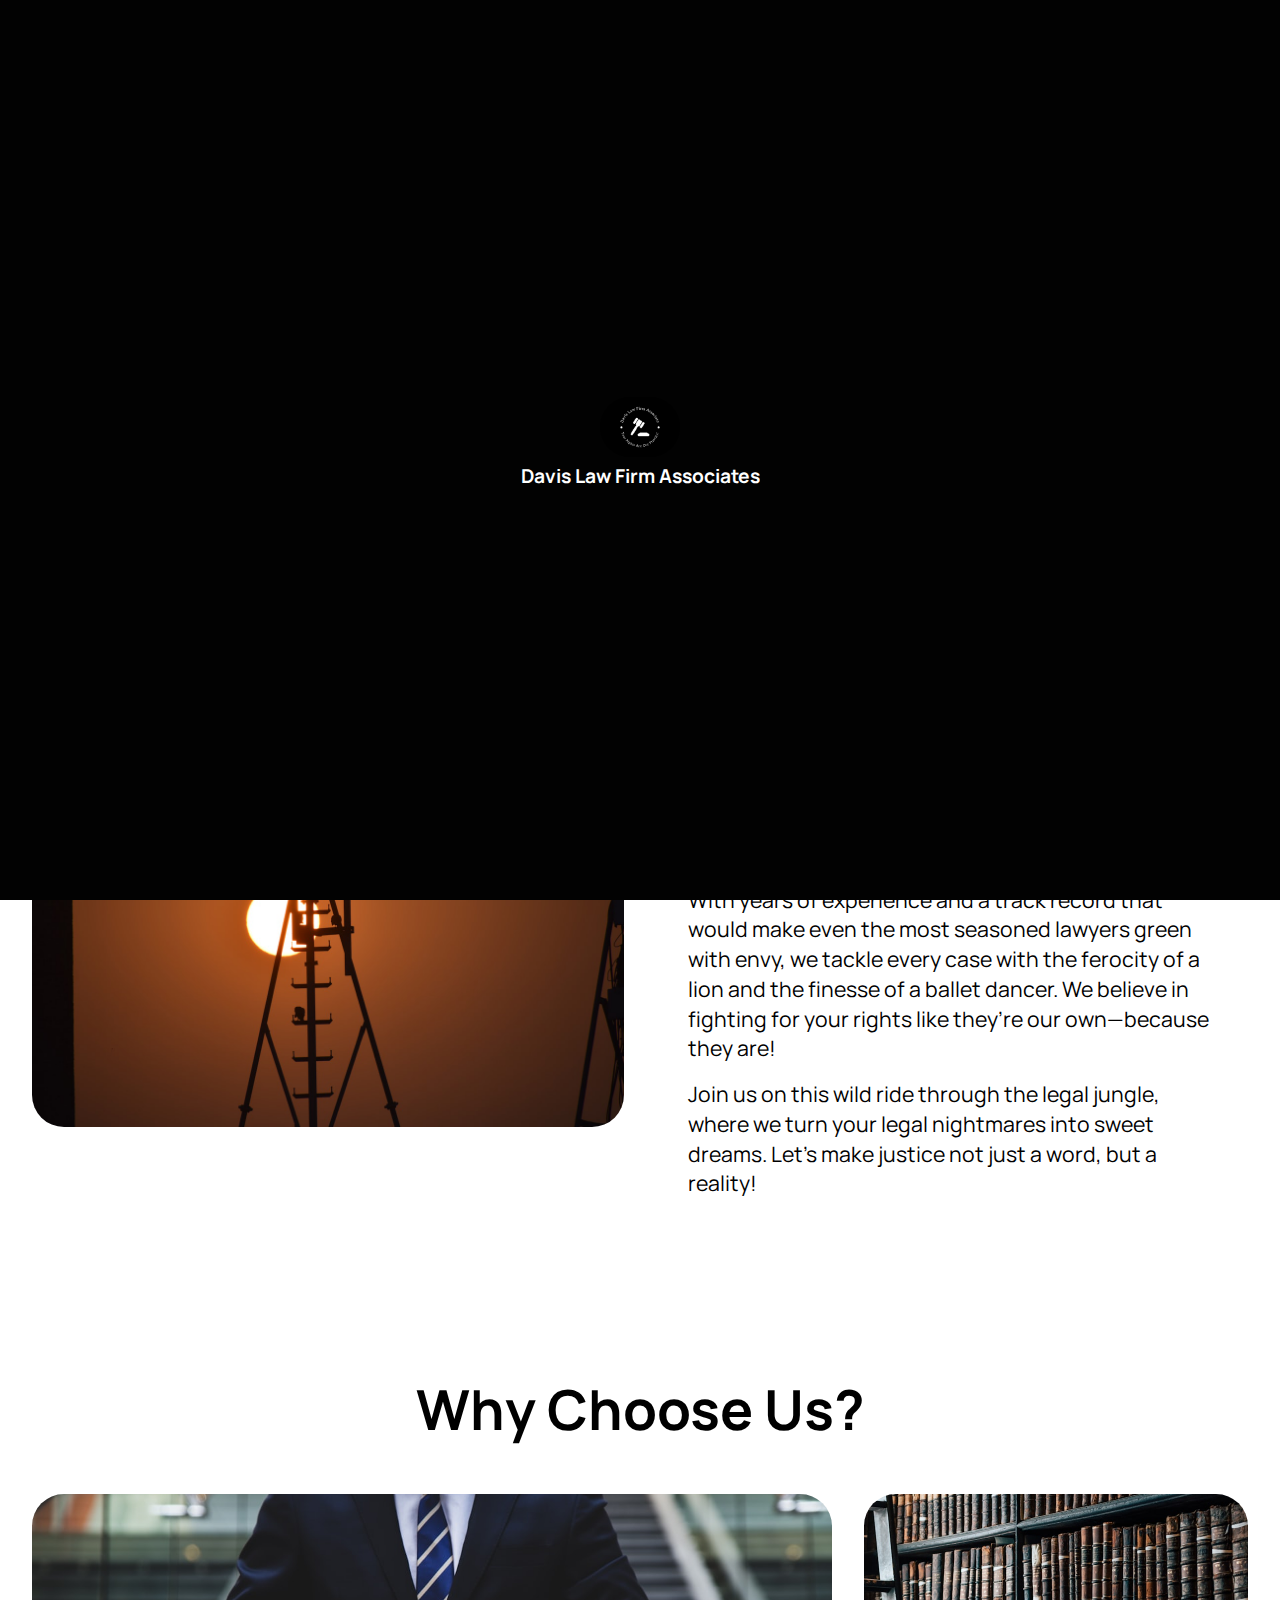
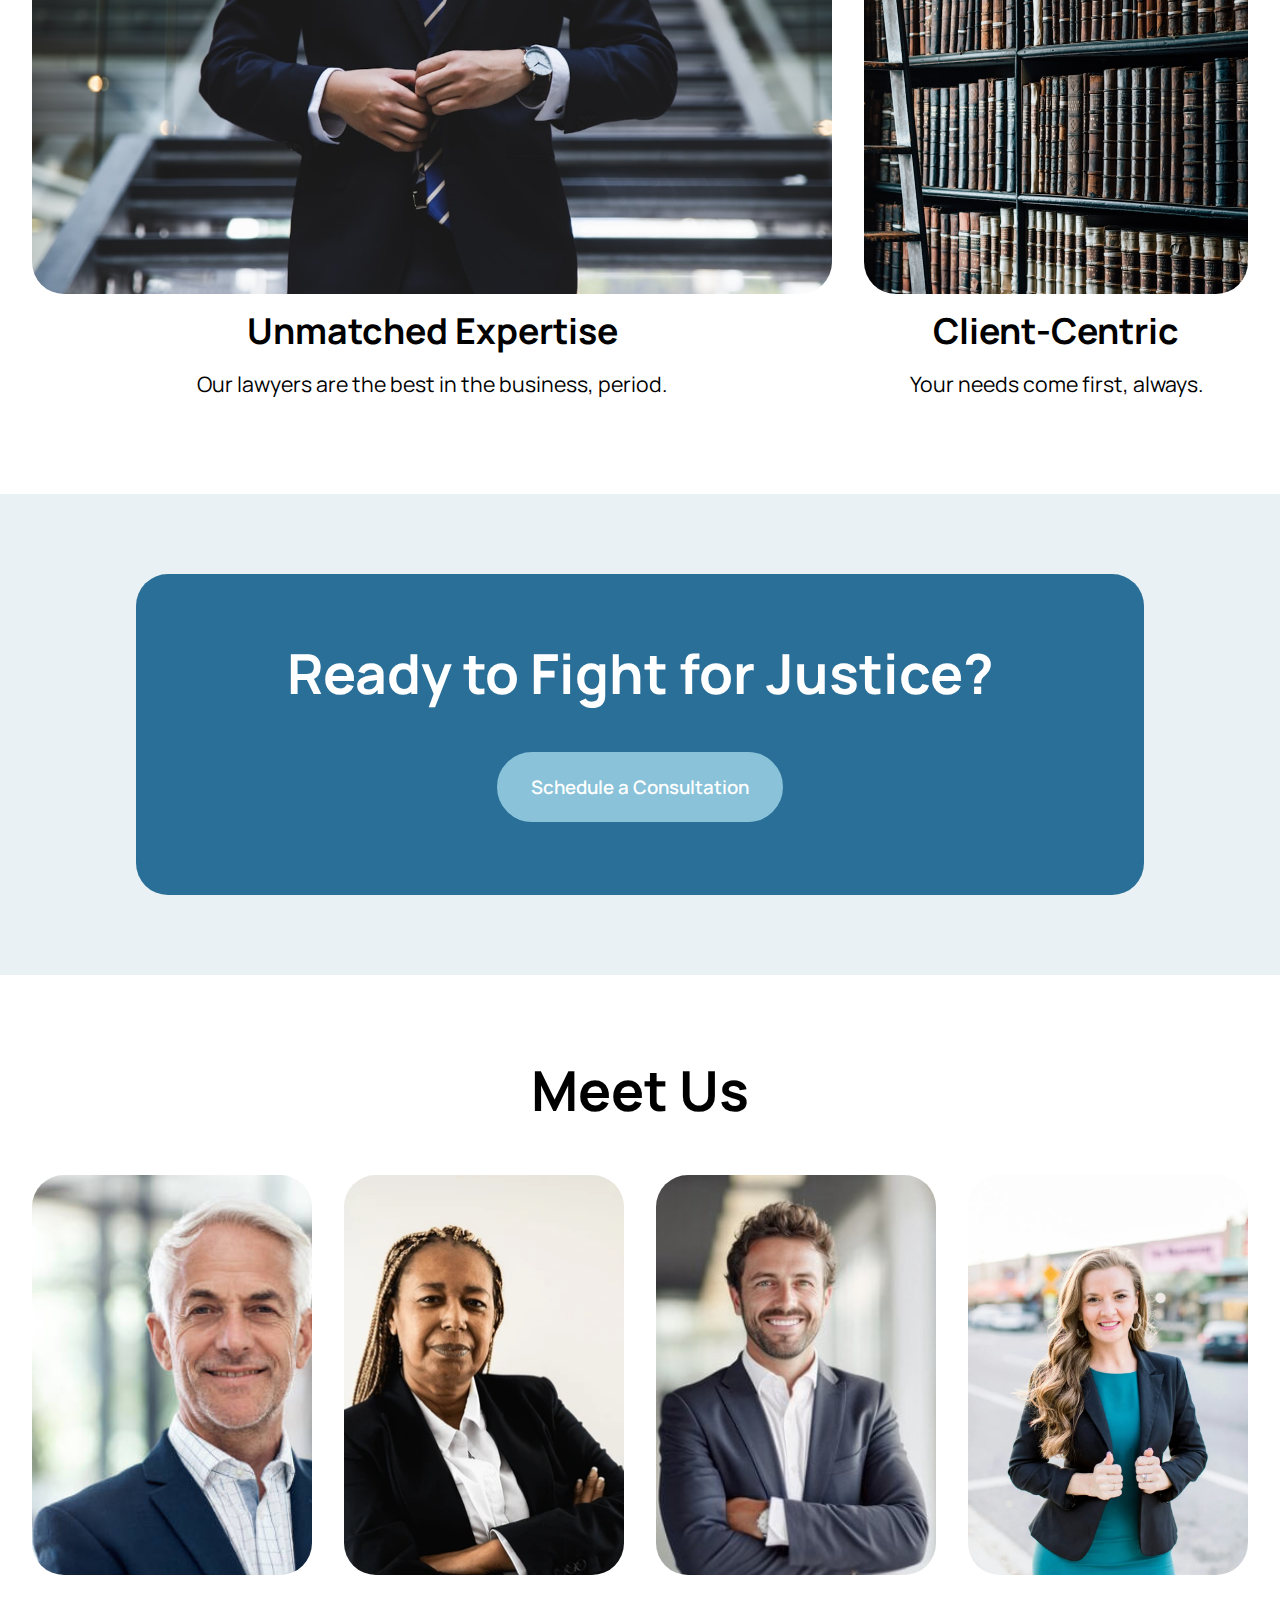
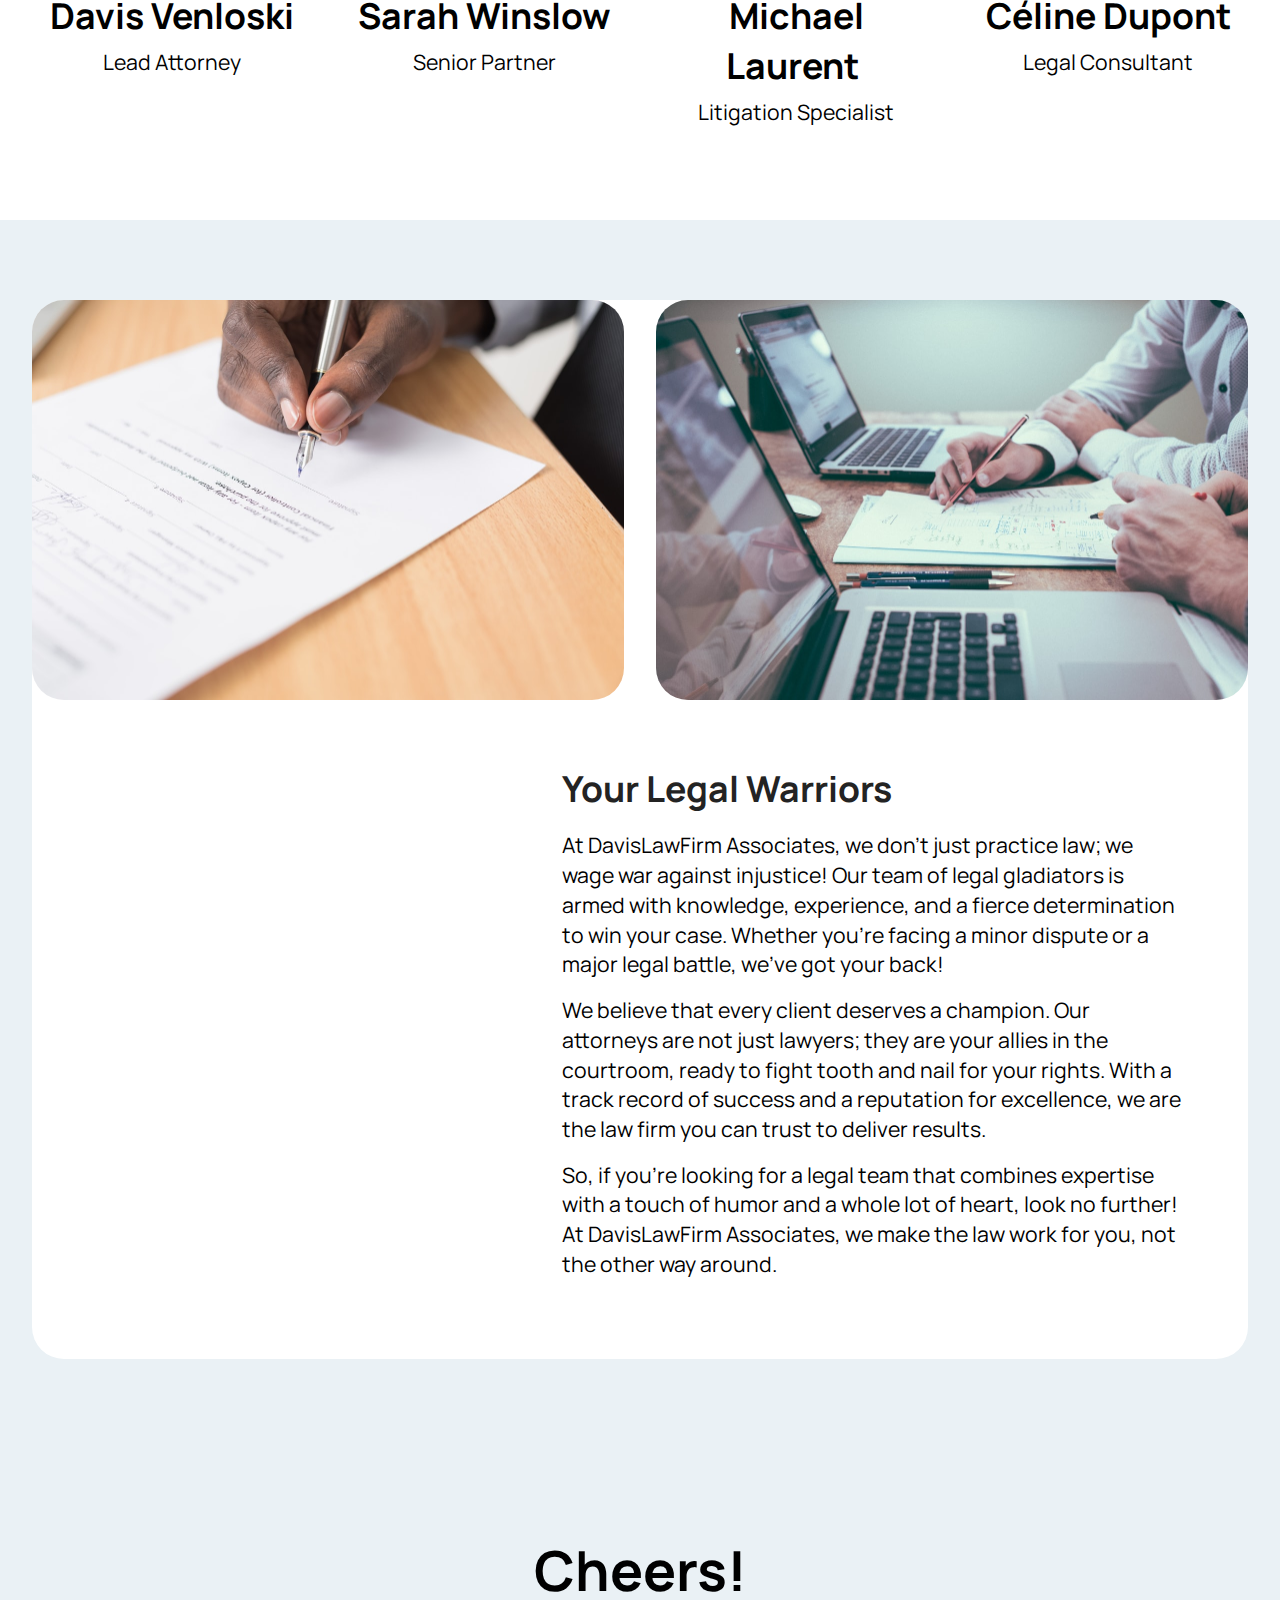
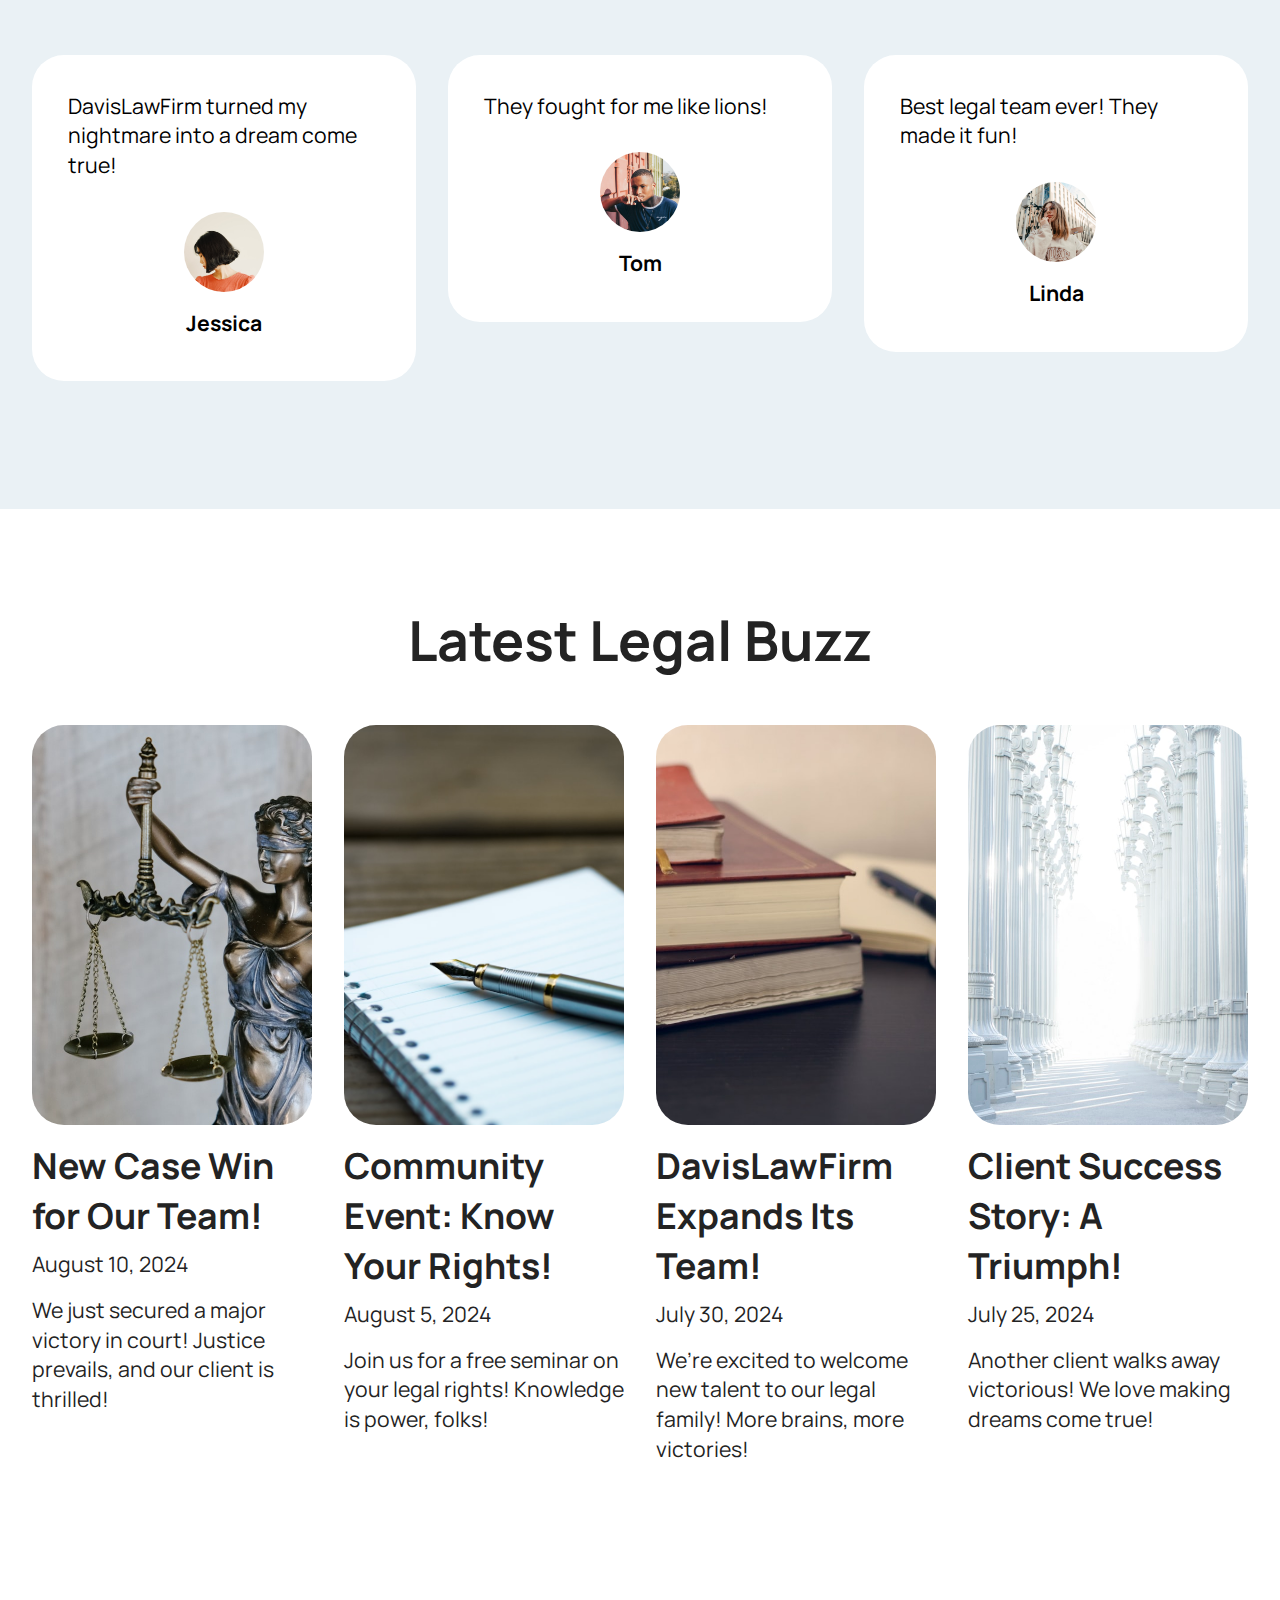
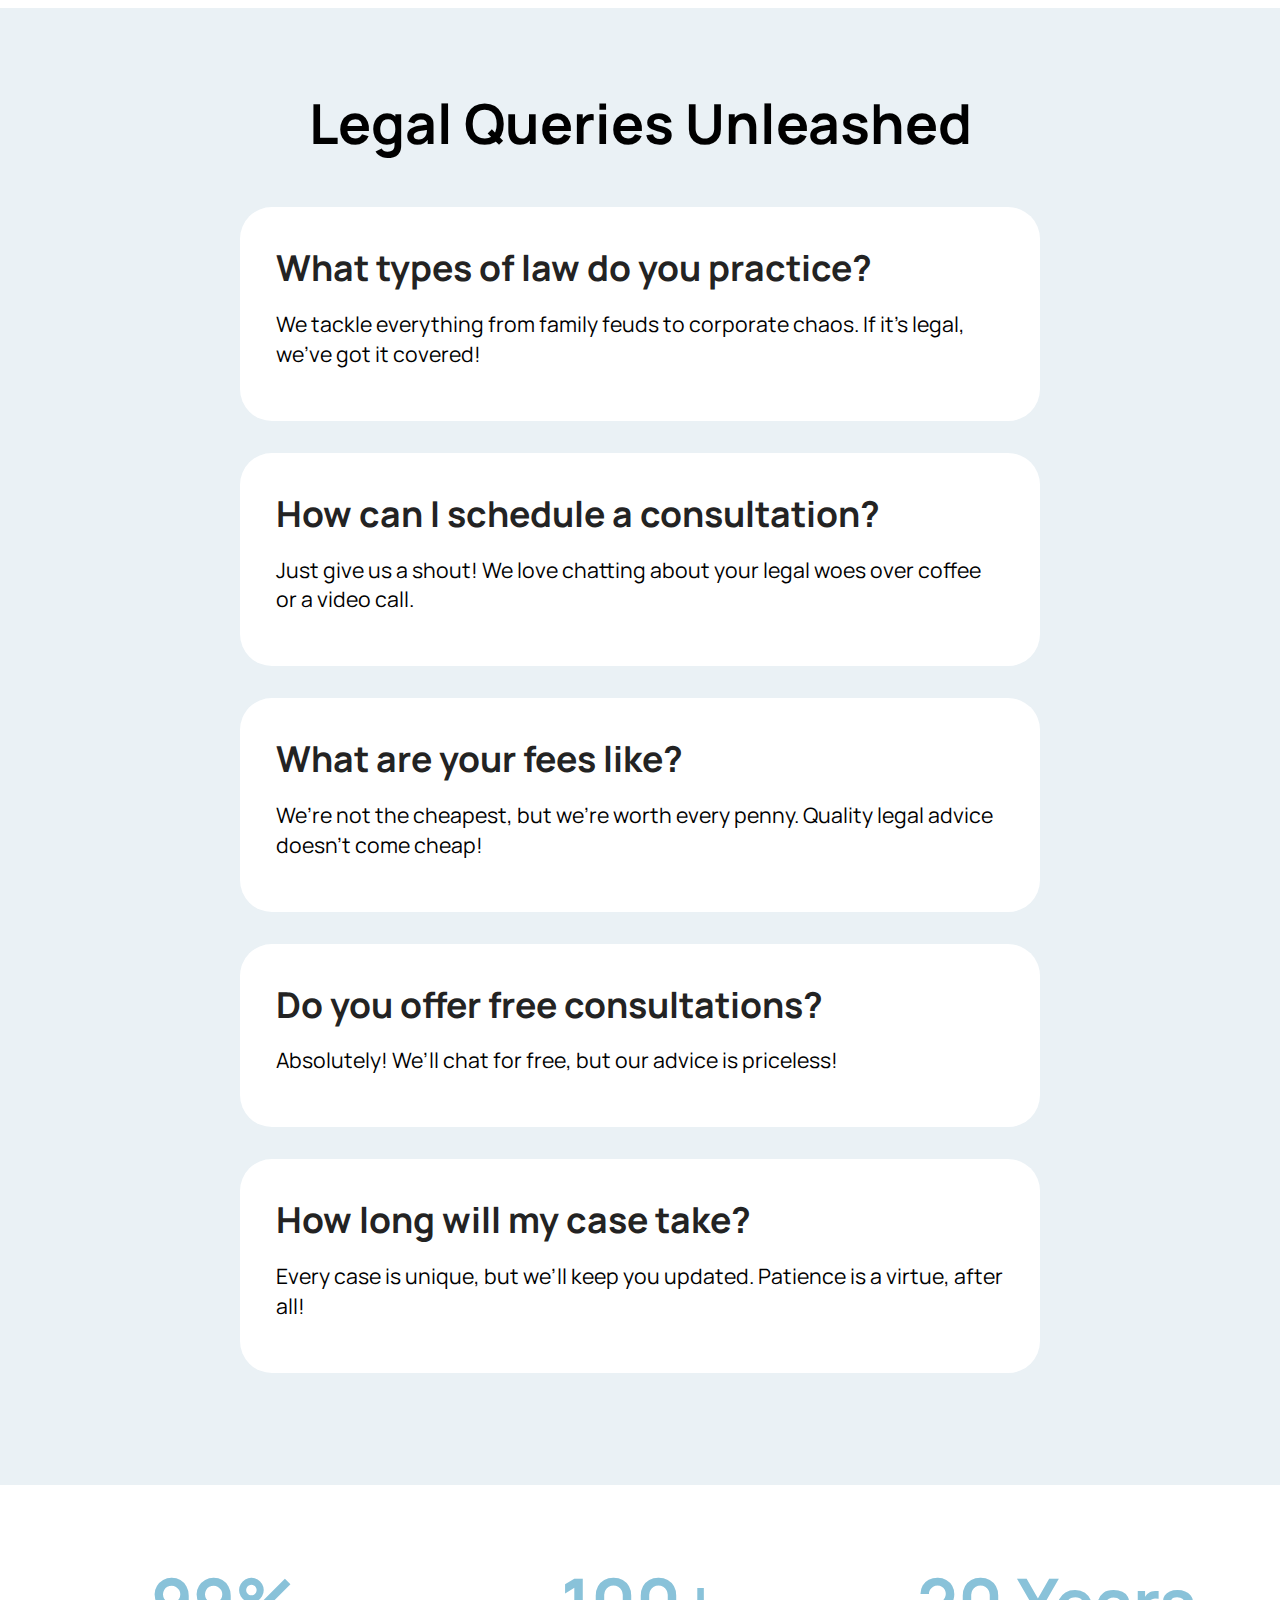
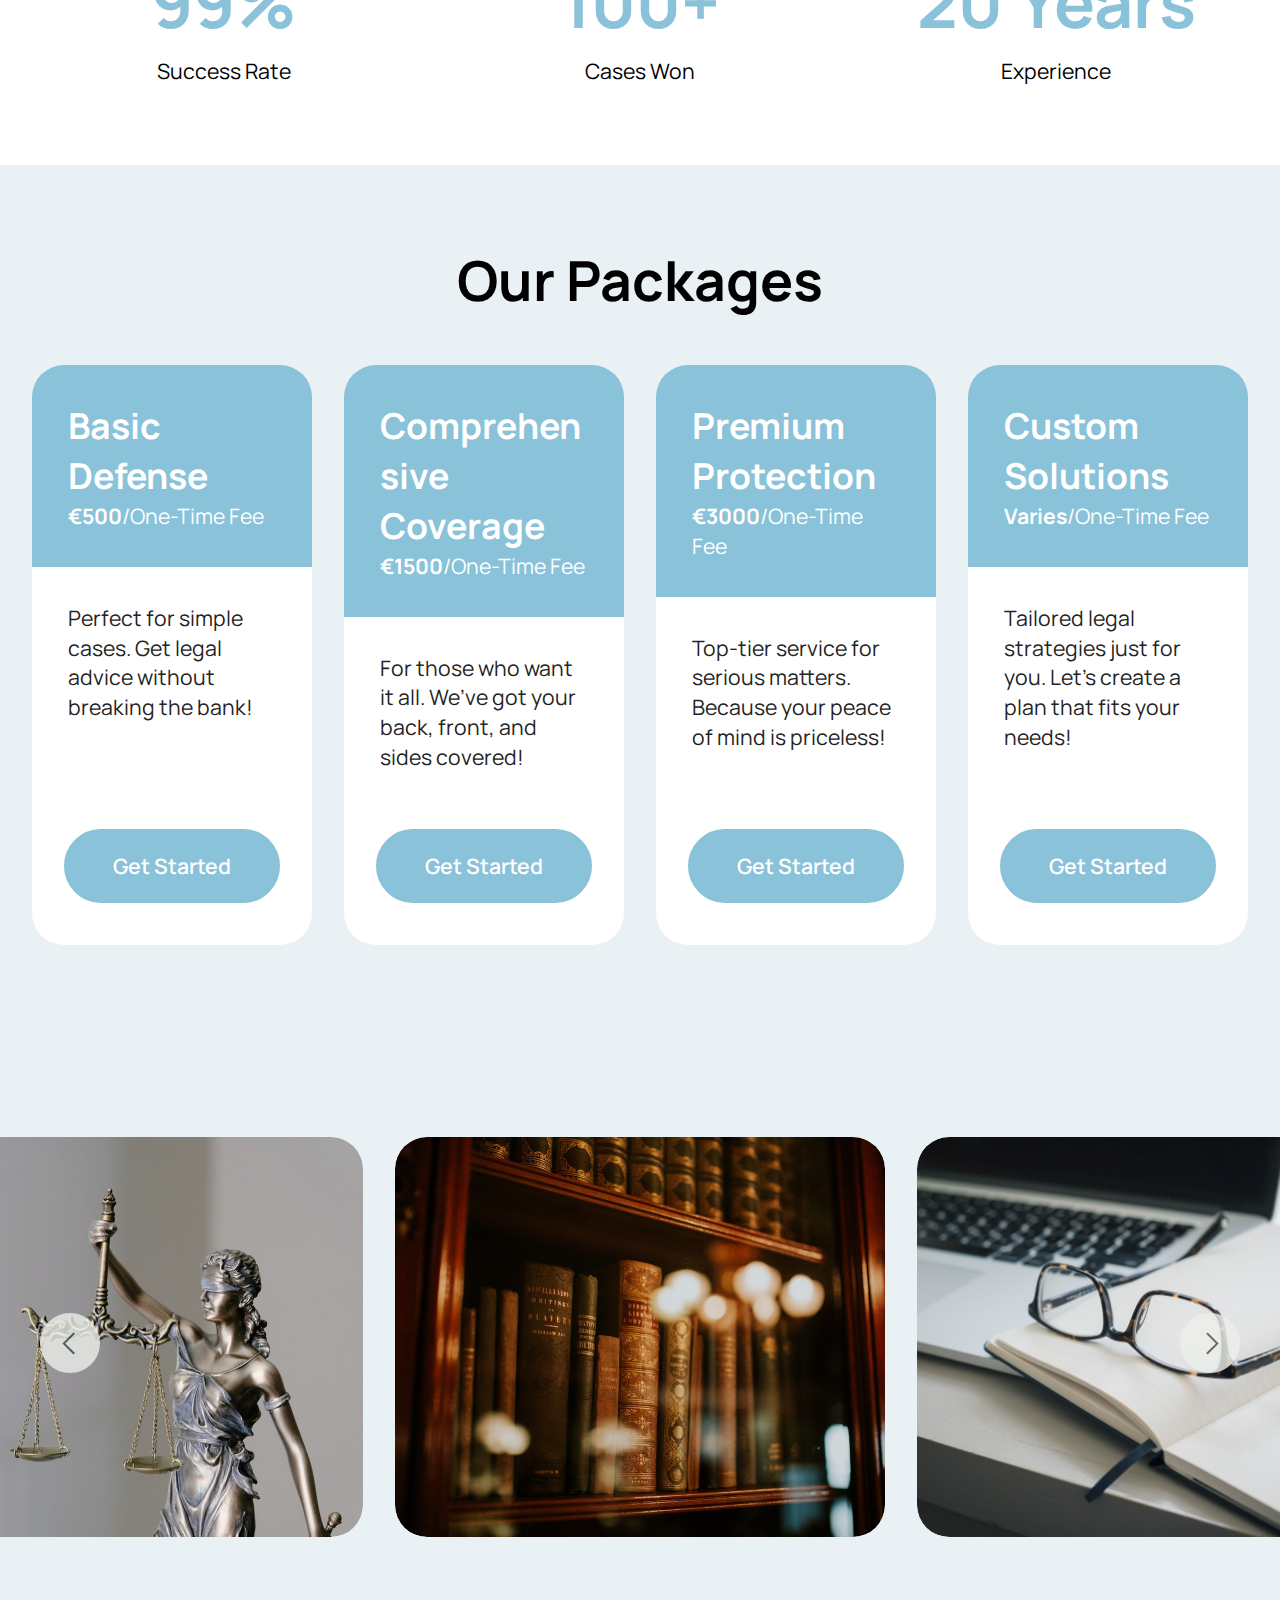
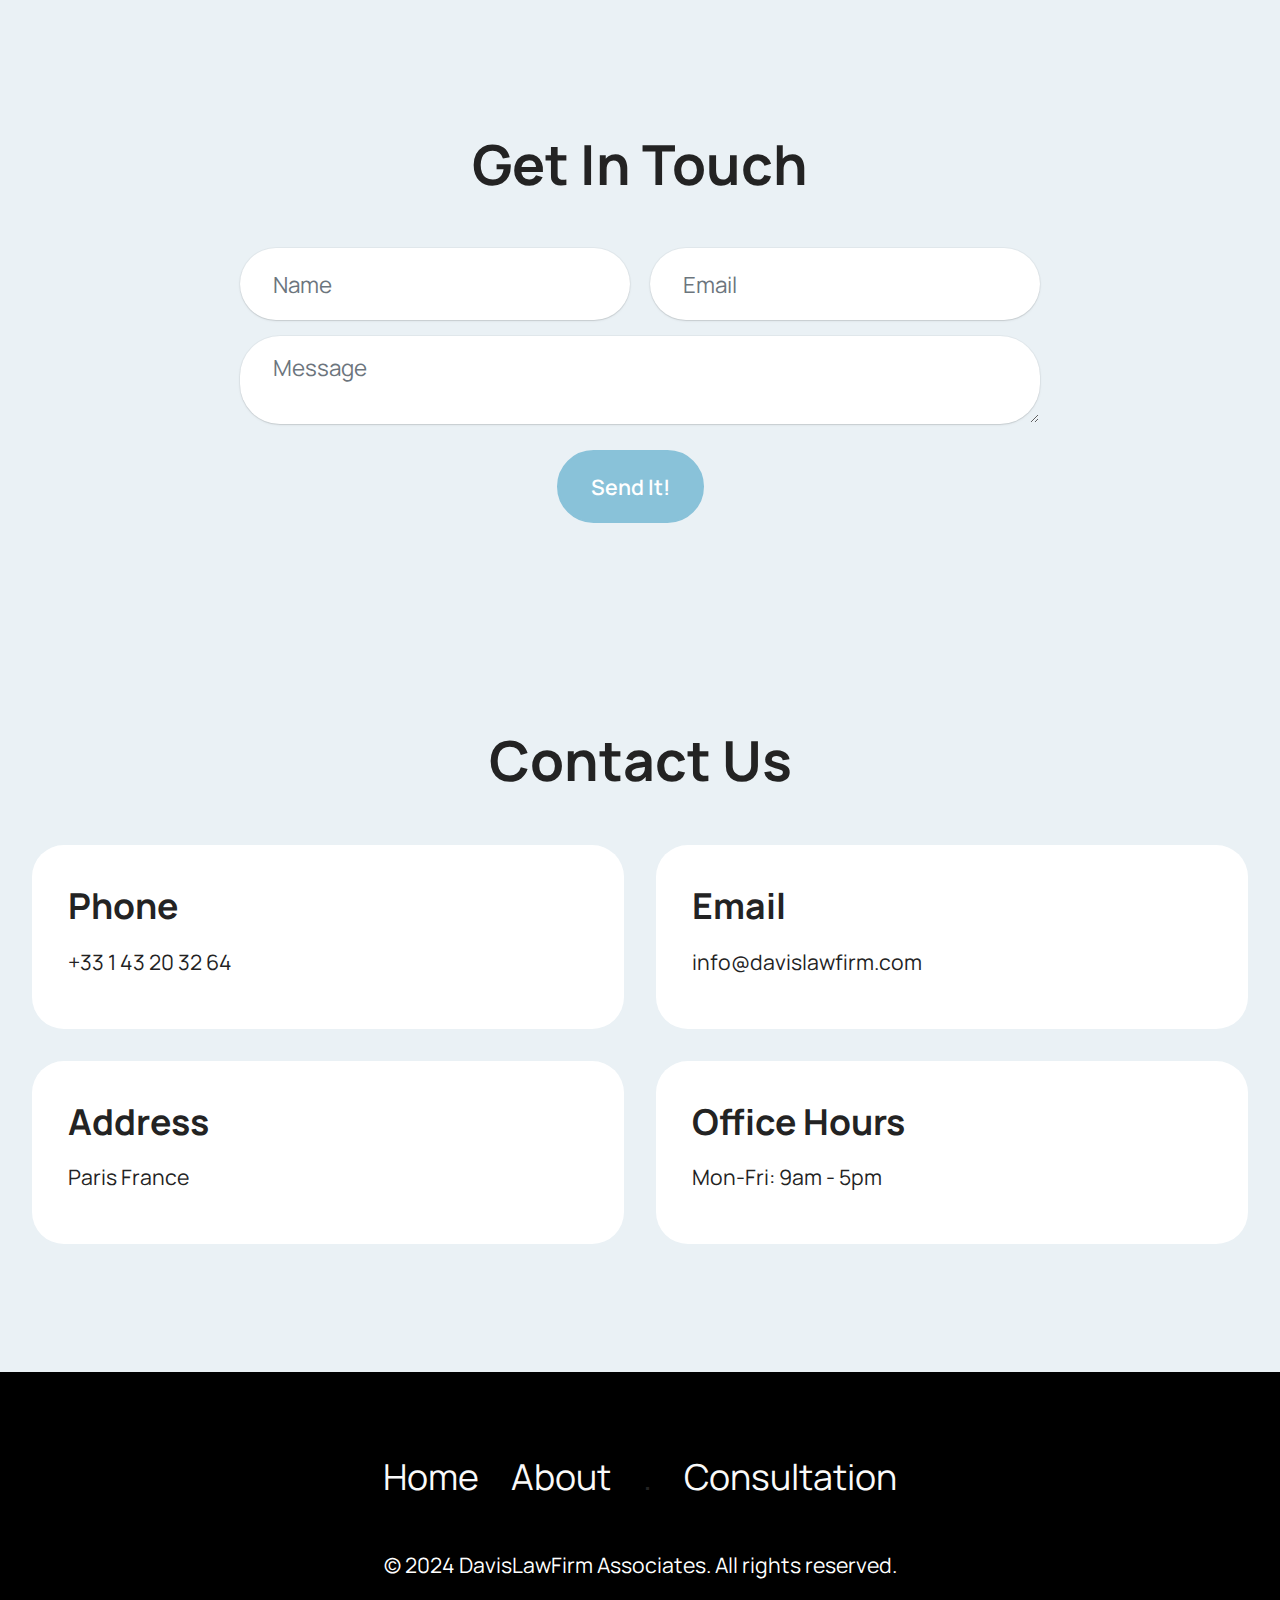
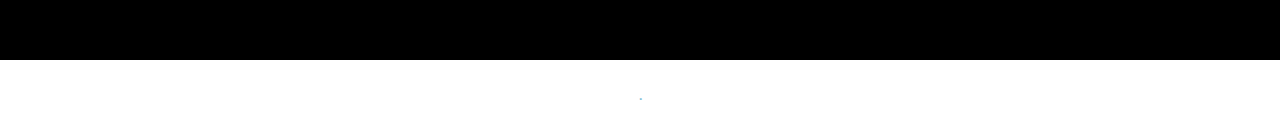
==== commit 2597e0ad: "law" ====
--- a/index.html
+++ b/index.html
@@ -6,7 +6,7 @@
   <meta http-equiv="X-UA-Compatible" content="IE=edge">
   <meta name="generator" content="Mobirise v5.9.18, mobirise.com">
   <meta name="viewport" content="width=device-width, initial-scale=1, minimum-scale=1">
-  <link rel="shortcut icon" href="assets/images/photo-1444427169197-de497742b62d.jpeg" type="image/x-icon">
+  <link rel="shortcut icon" href="assets/images/logo.png" type="image/x-icon">
   <meta name="description" content="DavisLawFirm Associates offers expert legal services, specializing in various fields of law. Our dedicated team ensures client satisfaction and successful outcomes.">
   
   
@@ -21,13 +21,30 @@
   <link rel="preload" href="https://fonts.googleapis.com/css2?family=Manrope:wght@400;700&display=swap&display=swap" as="style" onload="this.onload=null;this.rel='stylesheet'">
   <noscript><link rel="stylesheet" href="https://fonts.googleapis.com/css2?family=Manrope:wght@400;700&display=swap&display=swap"></noscript>
   <link rel="preload" as="style" href="assets/mobirise/css/mbr-additional.css?v=wXJEE8"><link rel="stylesheet" href="assets/mobirise/css/mbr-additional.css?v=wXJEE8" type="text/css">
+  <link rel="stylesheet" href="loading-styles.css">
 
   
   
   
 </head>
 <body>
-  
+  <script>window.addEventListener('load', function() {
+    const loader = document.getElementById('loader');
+    const mainContent = document.getElementById('main-content');
+    
+    // Set the delay to match the duration of the typing animation (4s here)
+    setTimeout(function() {
+        loader.style.display = 'none'; // Hide the loader
+        mainContent.style.display = 'block'; // Show the main content
+    }, 4000); // 4 seconds delay (match this with the typing animation duration)
+});</script>
+
+    <!-- Loading Screen -->
+<div id="loader">
+  <img src="assets/images/logo.png" alt="Loading Image" class="blinking-image">
+  <p class="school-name">Davis Law Firm Associates</p>
+</div>
+<script src="script.js"></script>
   <section data-bs-version="5.1" class="menu menu2 cid-ulygEjbNd1" once="menu" id="menu-5-ulygEjbNd1">
 	
 
@@ -36,7 +53,7 @@
 			<div class="navbar-brand">
 				<span class="navbar-logo">
 					<a href="index.html">
-						<img src="assets/images/photo-1444427169197-de497742b62d.jpeg" alt="Mobirise Website Builder" style="height: 4.3rem;">
+						<img src="assets/images/logo.png" alt="Mobirise Website Builder" style="height: 4.3rem;">
 					</a>
 				</span>
 				<span class="navbar-caption-wrap"><a class="navbar-caption text-black display-4" href="https://mobiri.se">Davis Law Firm</a></span>
@@ -201,7 +218,7 @@
             <div class="item features-image col-12 col-md-6 col-lg-3">
                 <div class="item-wrapper">
                     <div class="item-img mb-3">
-                        <img src="assets/images/law1-275x183.jpg" alt="Mobirise Website Builder" title="">
+                        <img src="assets/images/law01.jpg" alt="Mobirise Website Builder" title="">
                     </div>
                     <div class="item-content align-left">
                         <h5 class="item-title mbr-fonts-style display-5">
@@ -215,7 +232,7 @@
             <div class="item features-image col-12 col-md-6 col-lg-3">
                 <div class="item-wrapper">
                     <div class="item-img mb-3">
-                        <img src="assets/images/photo-1629085265617-aa802730c749.jpeg" alt="Mobirise Website Builder" title="">
+                        <img src="assets/images/bk.webp" alt="Mobirise Website Builder" title="">
                     </div>
                     <div class="item-content align-left">
                         <h5 class="item-title mbr-fonts-style display-5">
@@ -233,7 +250,7 @@
                     </div>
                     <div class="item-content align-left">
                         <h5 class="item-title mbr-fonts-style display-5">
-                            <strong>Michael&nbsp;</strong></h5>
+                            <strong>Michael Laurent&nbsp;</strong></h5>
                         <h6 class="item-subtitle mbr-fonts-style mb-3 display-7">Litigation Specialist</h6>
                         
                     </div>
@@ -243,11 +260,12 @@
             <div class="item features-image col-12 col-md-6 col-lg-3">
                 <div class="item-wrapper">
                     <div class="item-img mb-3">
-                       <img src="assets/images/photo-1614270532523-e1978d1f3716.jpeg" alt="Mobirise Website Builder" title="" data-slide-to="3" data-bs-slide-to="3">
+                       <img src="assets/images/wo5.webp" alt="Mobirise Website Builder" title="" data-slide-to="3" data-bs-slide-to="3">
                     </div>
                     <div class="item-content align-left">
                         <h5 class="item-title mbr-fonts-style display-5">
-                            <strong>Emily</strong>
+                            <strong>Céline Dupont</strong>
+                            
                         </h5>
                         <h6 class="item-subtitle mbr-fonts-style mb-3 display-7">Legal Consultant</h6>
                         
--- a/loading-styles.css
+++ b/loading-styles.css
@@ -0,0 +1,78 @@
+/* Full-screen loader with red background */
+#loader {
+    position: fixed;
+    width: 100%;
+    height: 100%;
+    background: #020202; /* Red background */
+    z-index: 9999;
+    display: flex;
+    justify-content: center;
+    align-items: center;
+    flex-direction: column; /* Align children vertically */
+}
+
+/* Loader content to center image and text */
+.loader-content {
+    text-align: center;
+}
+
+/* Blinking image */
+.blinking-image {
+    width: 80px; /* Adjust size as needed */
+    height: auto; /* Maintain aspect ratio */
+    animation: blink 1s linear infinite;
+    border-radius: 10%; /* Rounded corners */
+}
+
+/* Blinking animation */
+@keyframes blink {
+    0%, 100% {
+        opacity: 1;
+    }
+    50% {
+        opacity: 0;
+    }
+}
+
+/* Typing effect for the school name without moving text */
+.school-name {
+    font-weight: bold;
+    color: #ffffff; /* White text color for visibility */
+    margin-top: 10px; /* Space between image and text */
+    font-size: 1.2rem; /* Adjust font size if needed */
+    white-space: nowrap; /* Prevents text wrapping */
+    overflow: hidden; /* Hides the text before it appears */
+    position: relative;
+}
+
+/* Applying mask to reveal text */
+.school-name::after {
+    content: "";
+    position: absolute;
+    top: 0;
+    left: 0;
+    width: 100%;
+    height: 100%;
+    background: #dddada00; /* Same as the background color */
+    animation: reveal 4s steps(30, end) forwards;
+}
+
+/* Reveal animation */
+@keyframes reveal {
+    from {
+        left: 0;
+    }
+    to {
+        left: 100%;
+    }
+}
+
+/* Blinking caret effect */
+@keyframes blink-caret {
+    from, to {
+        border-color: transparent;
+    }
+    50% {
+        border-color: white;
+    }
+}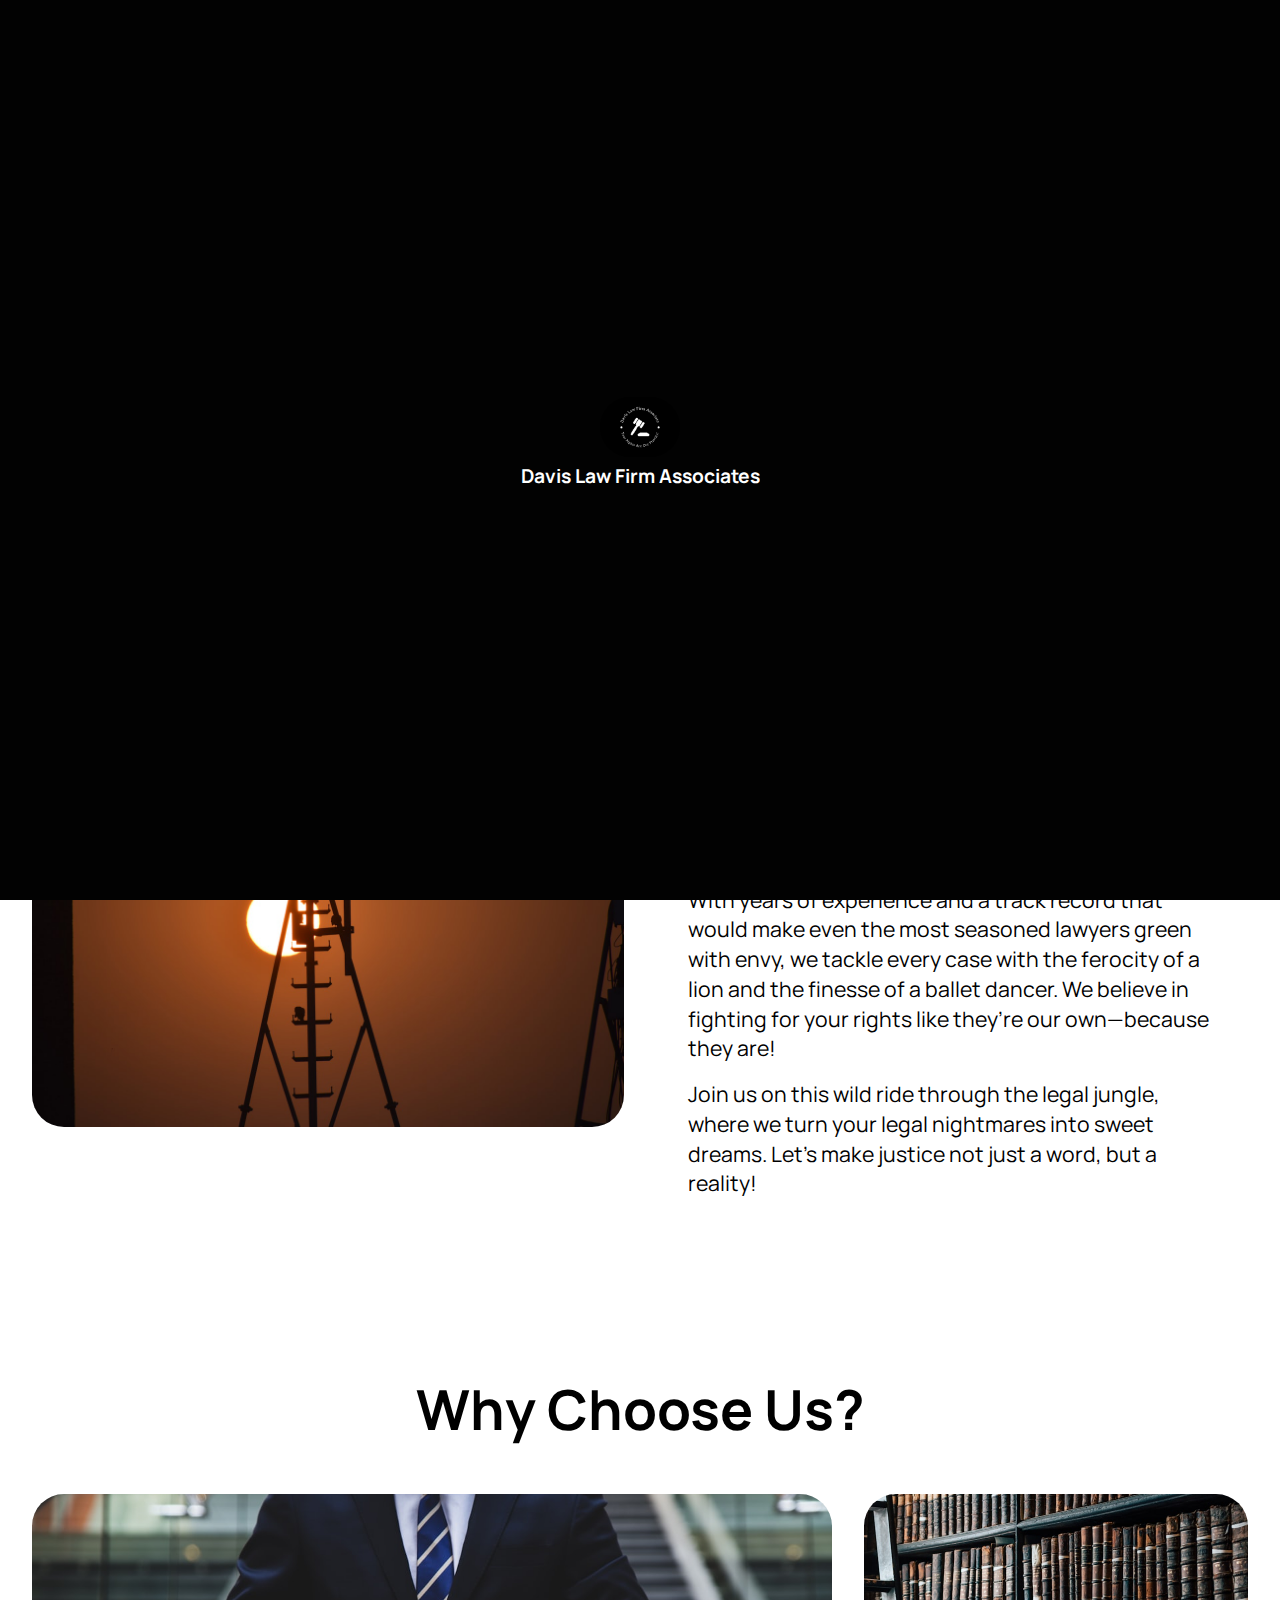
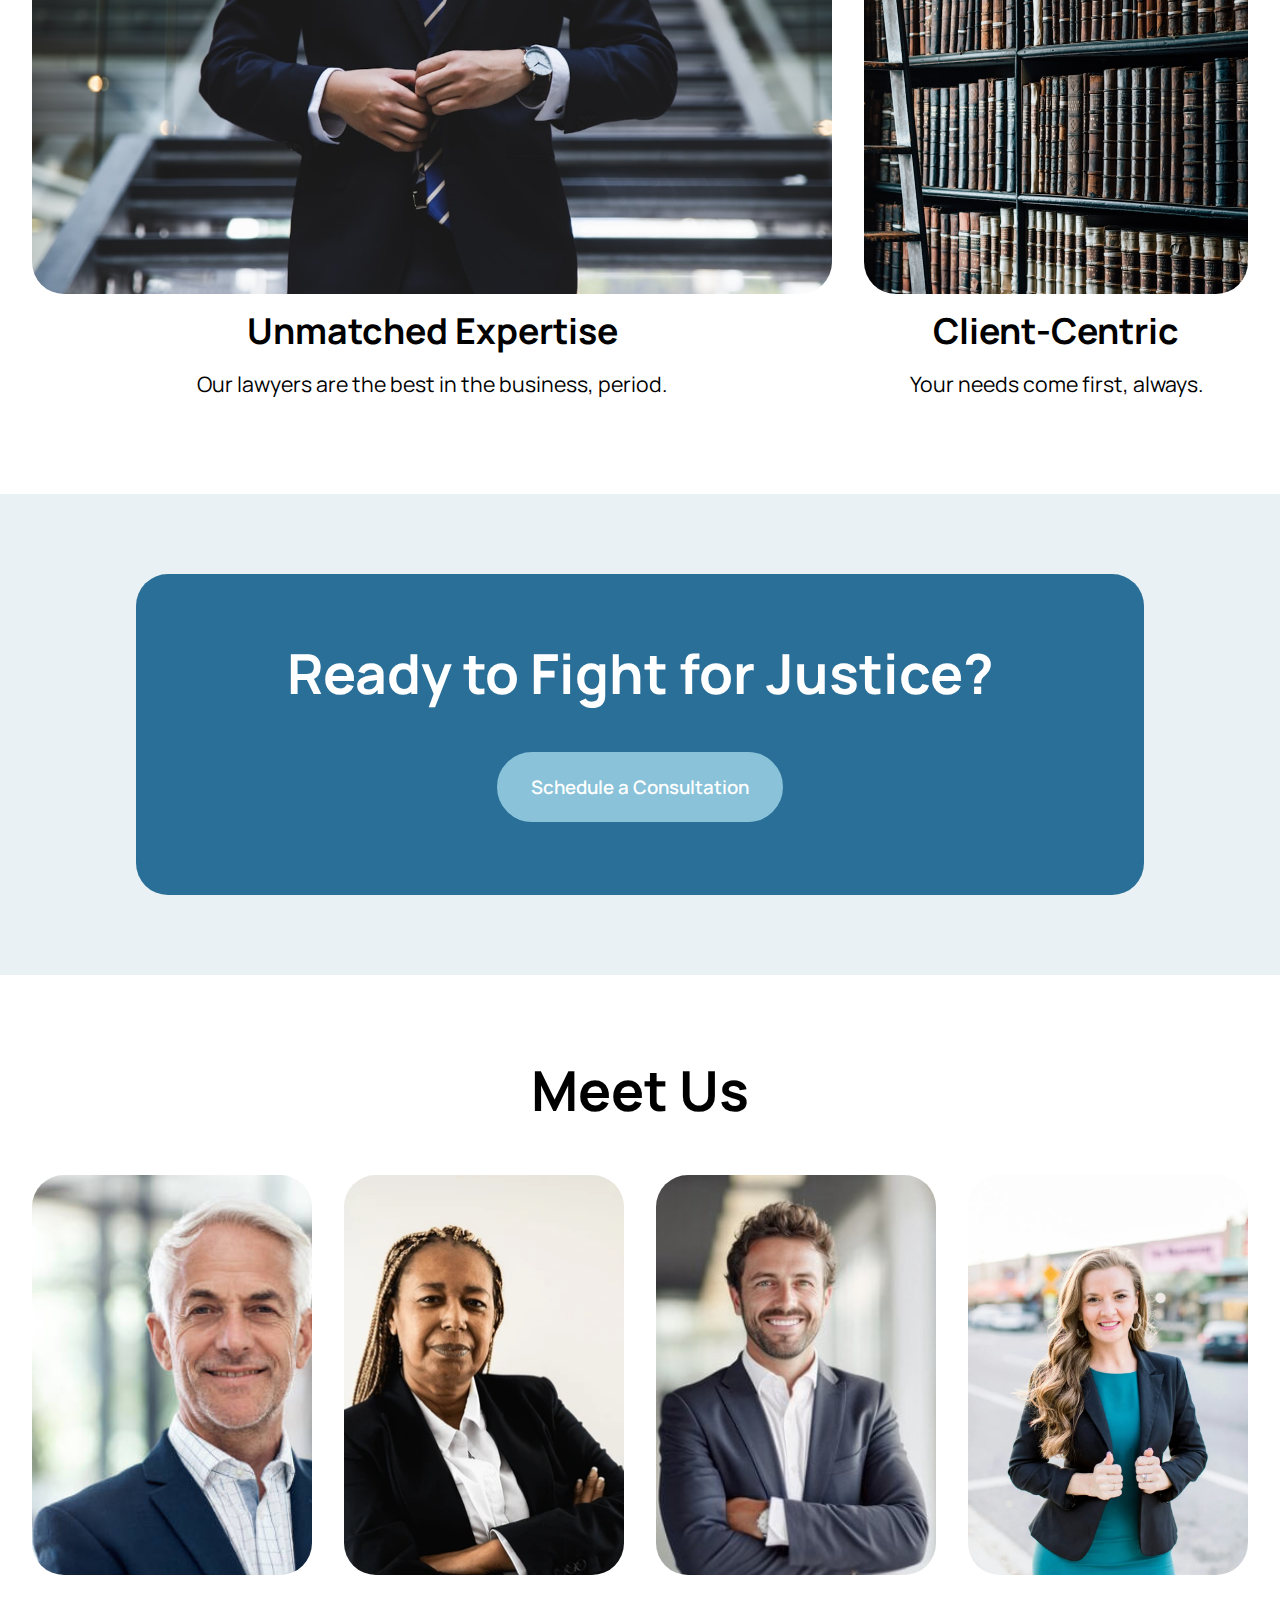
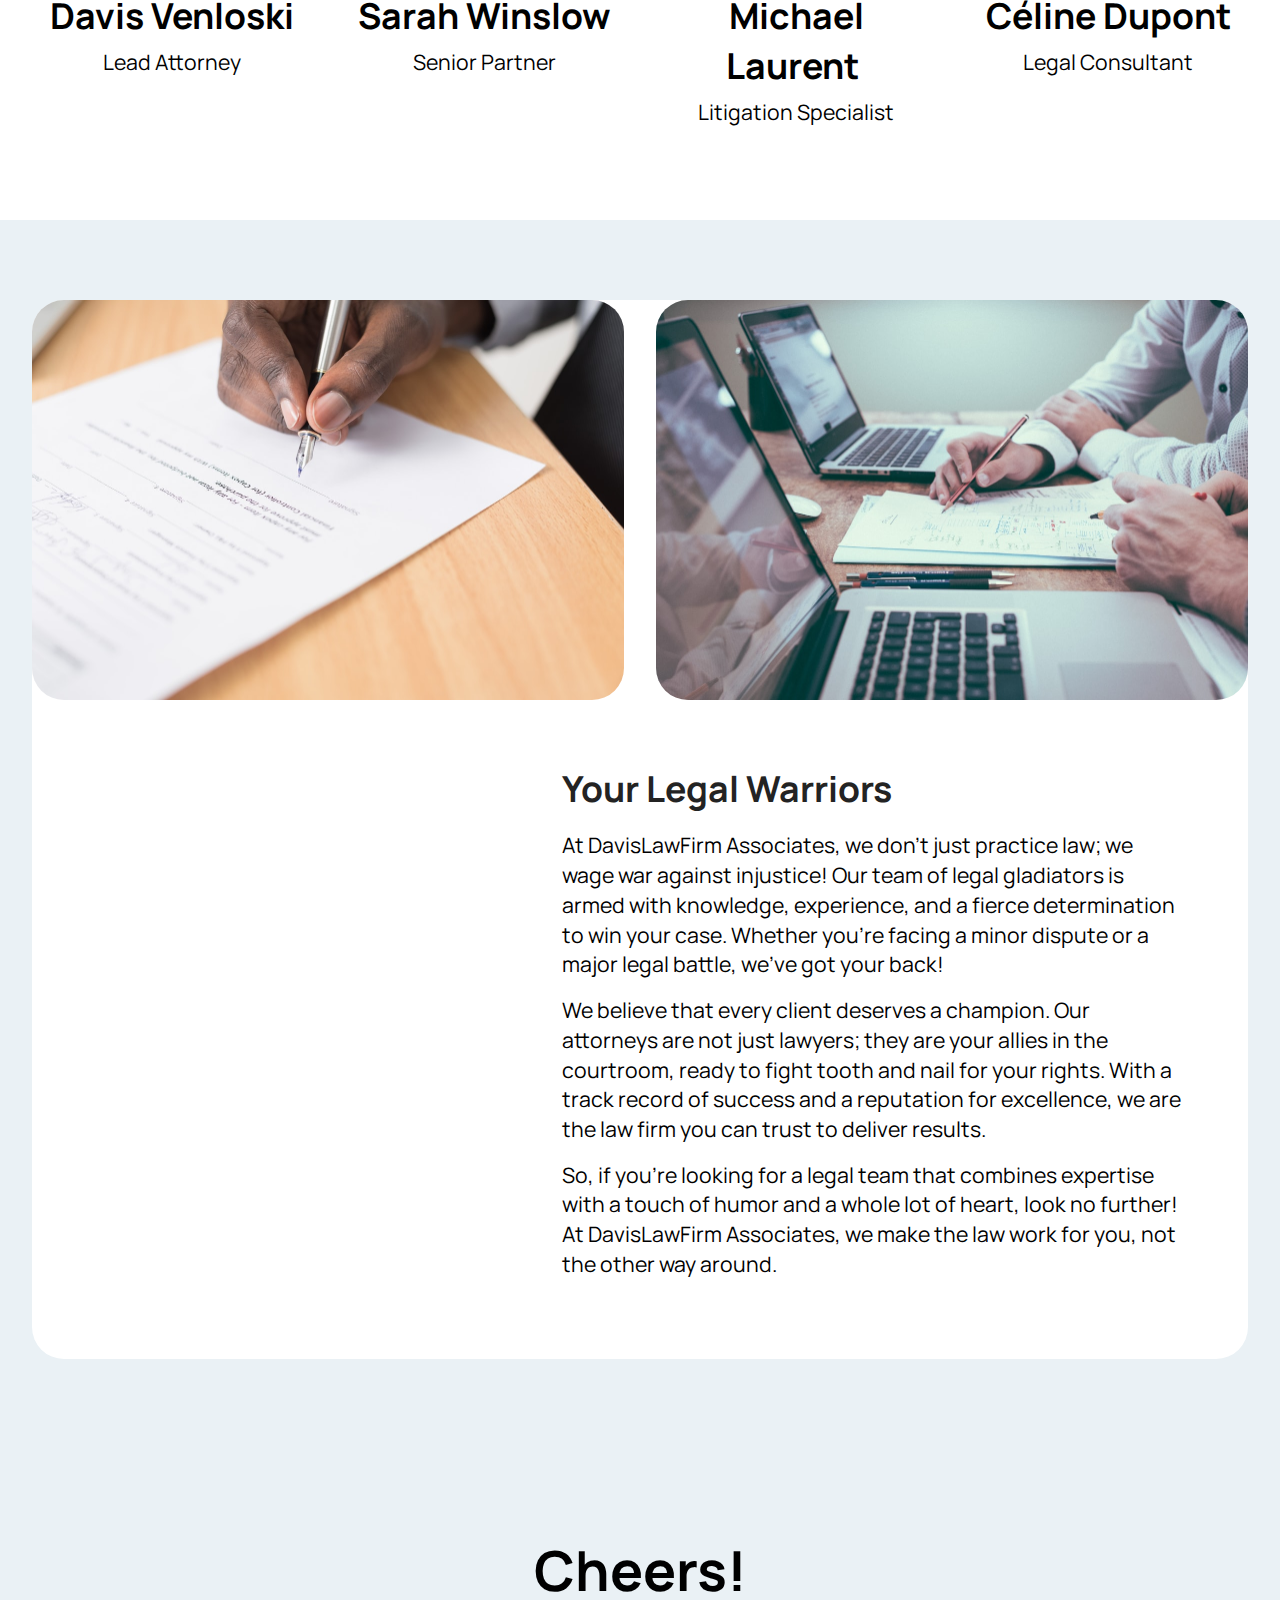
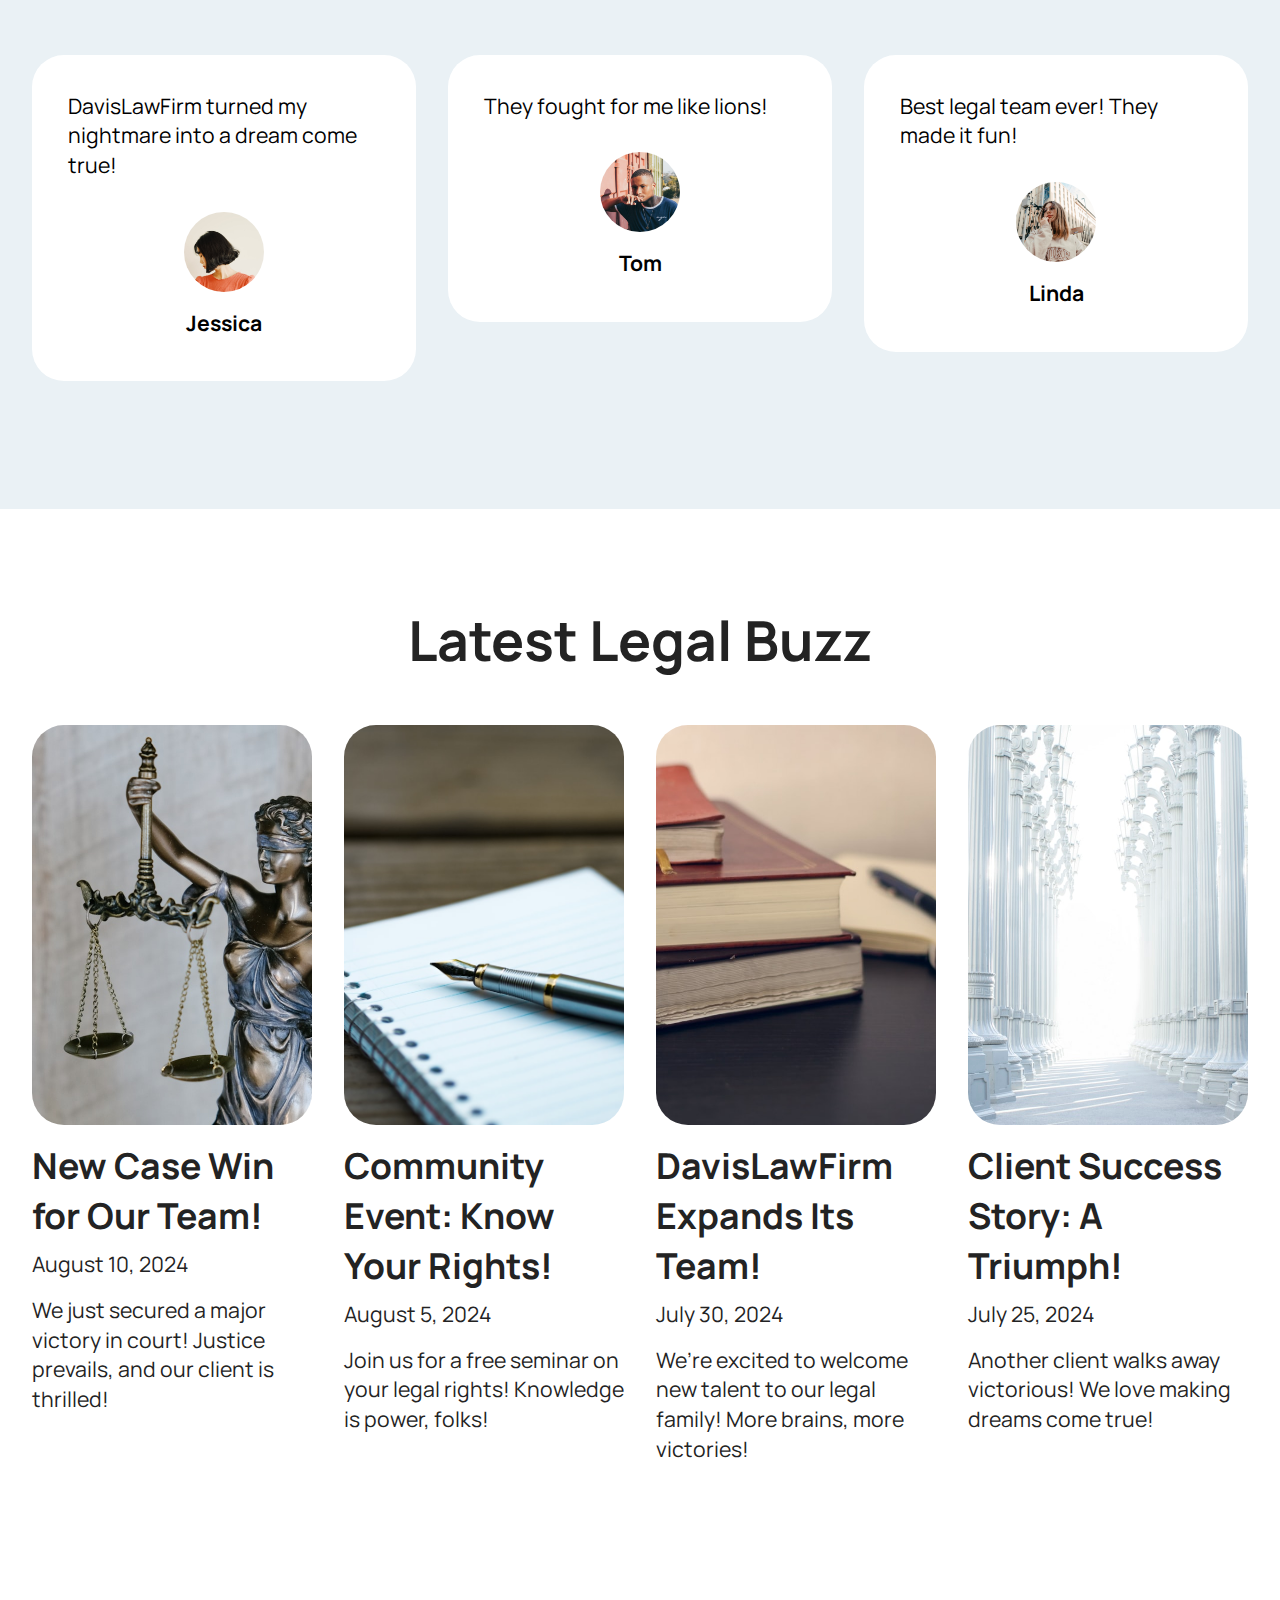
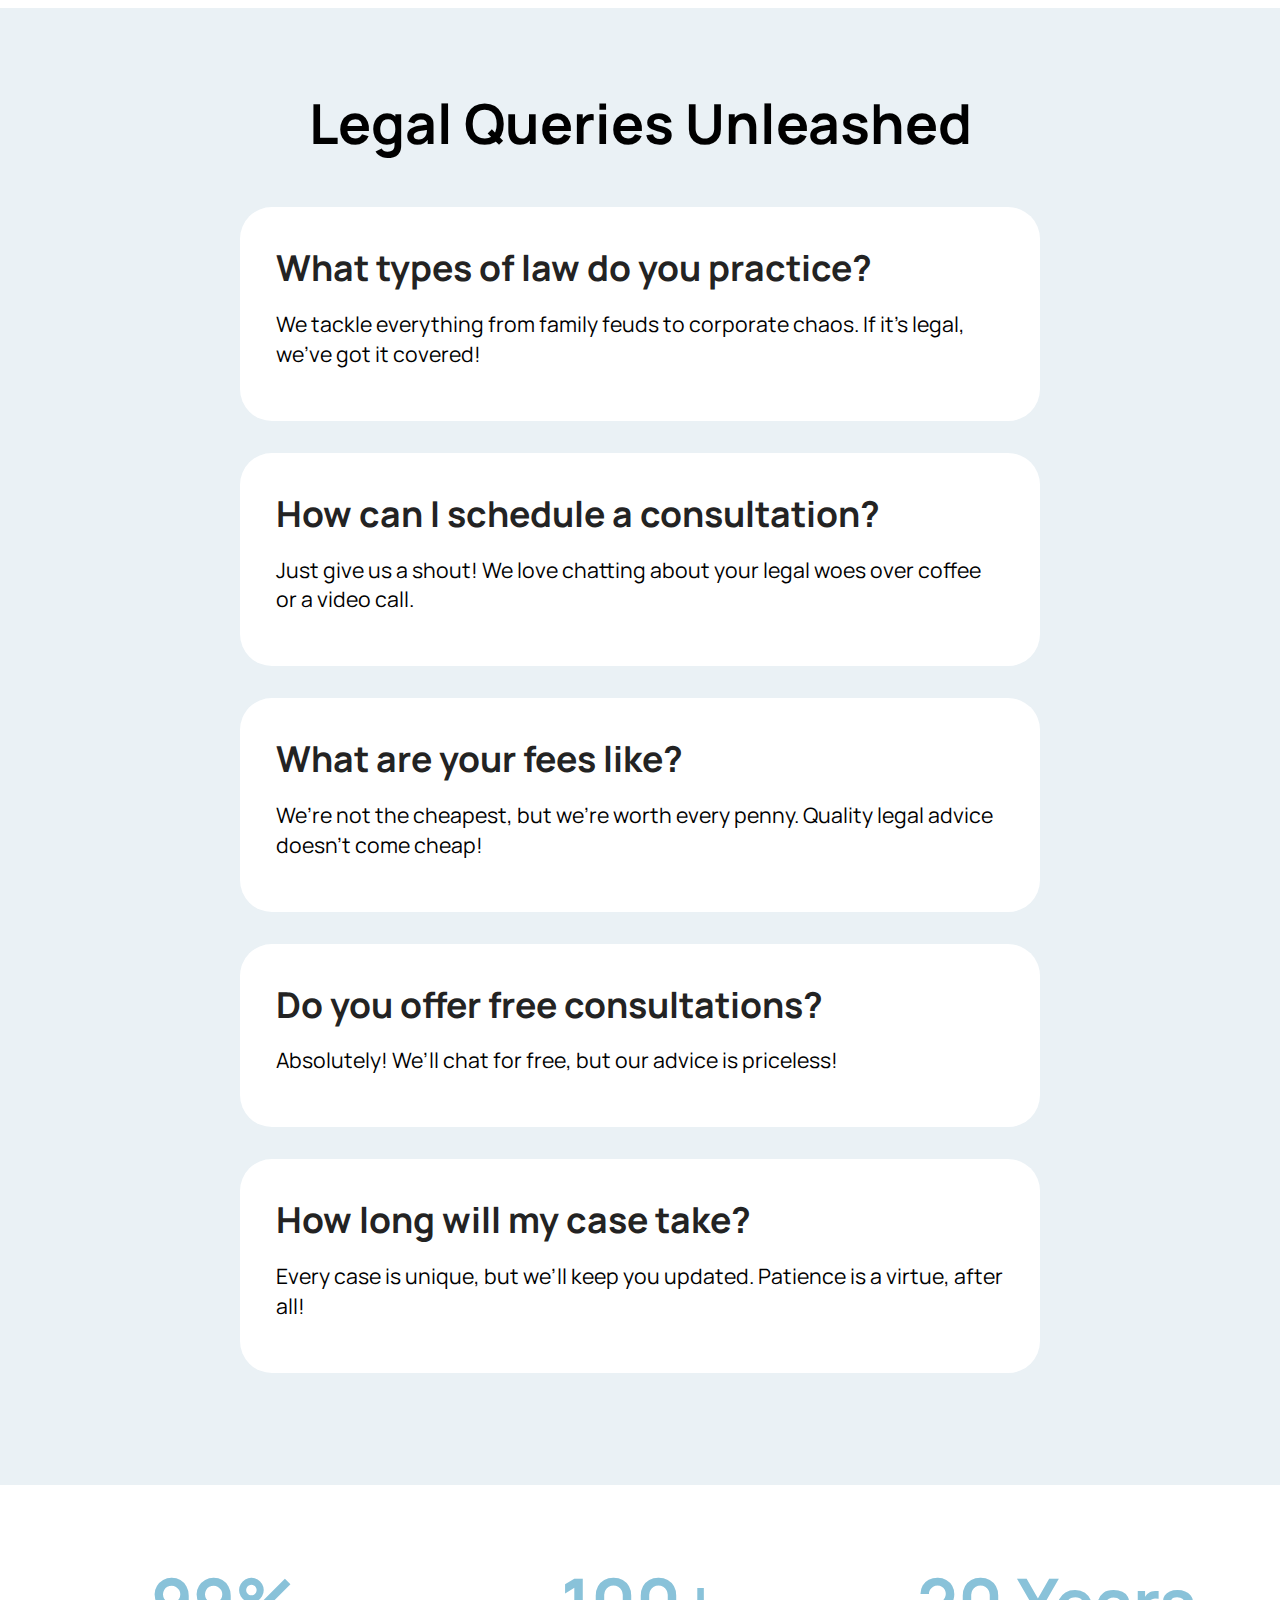
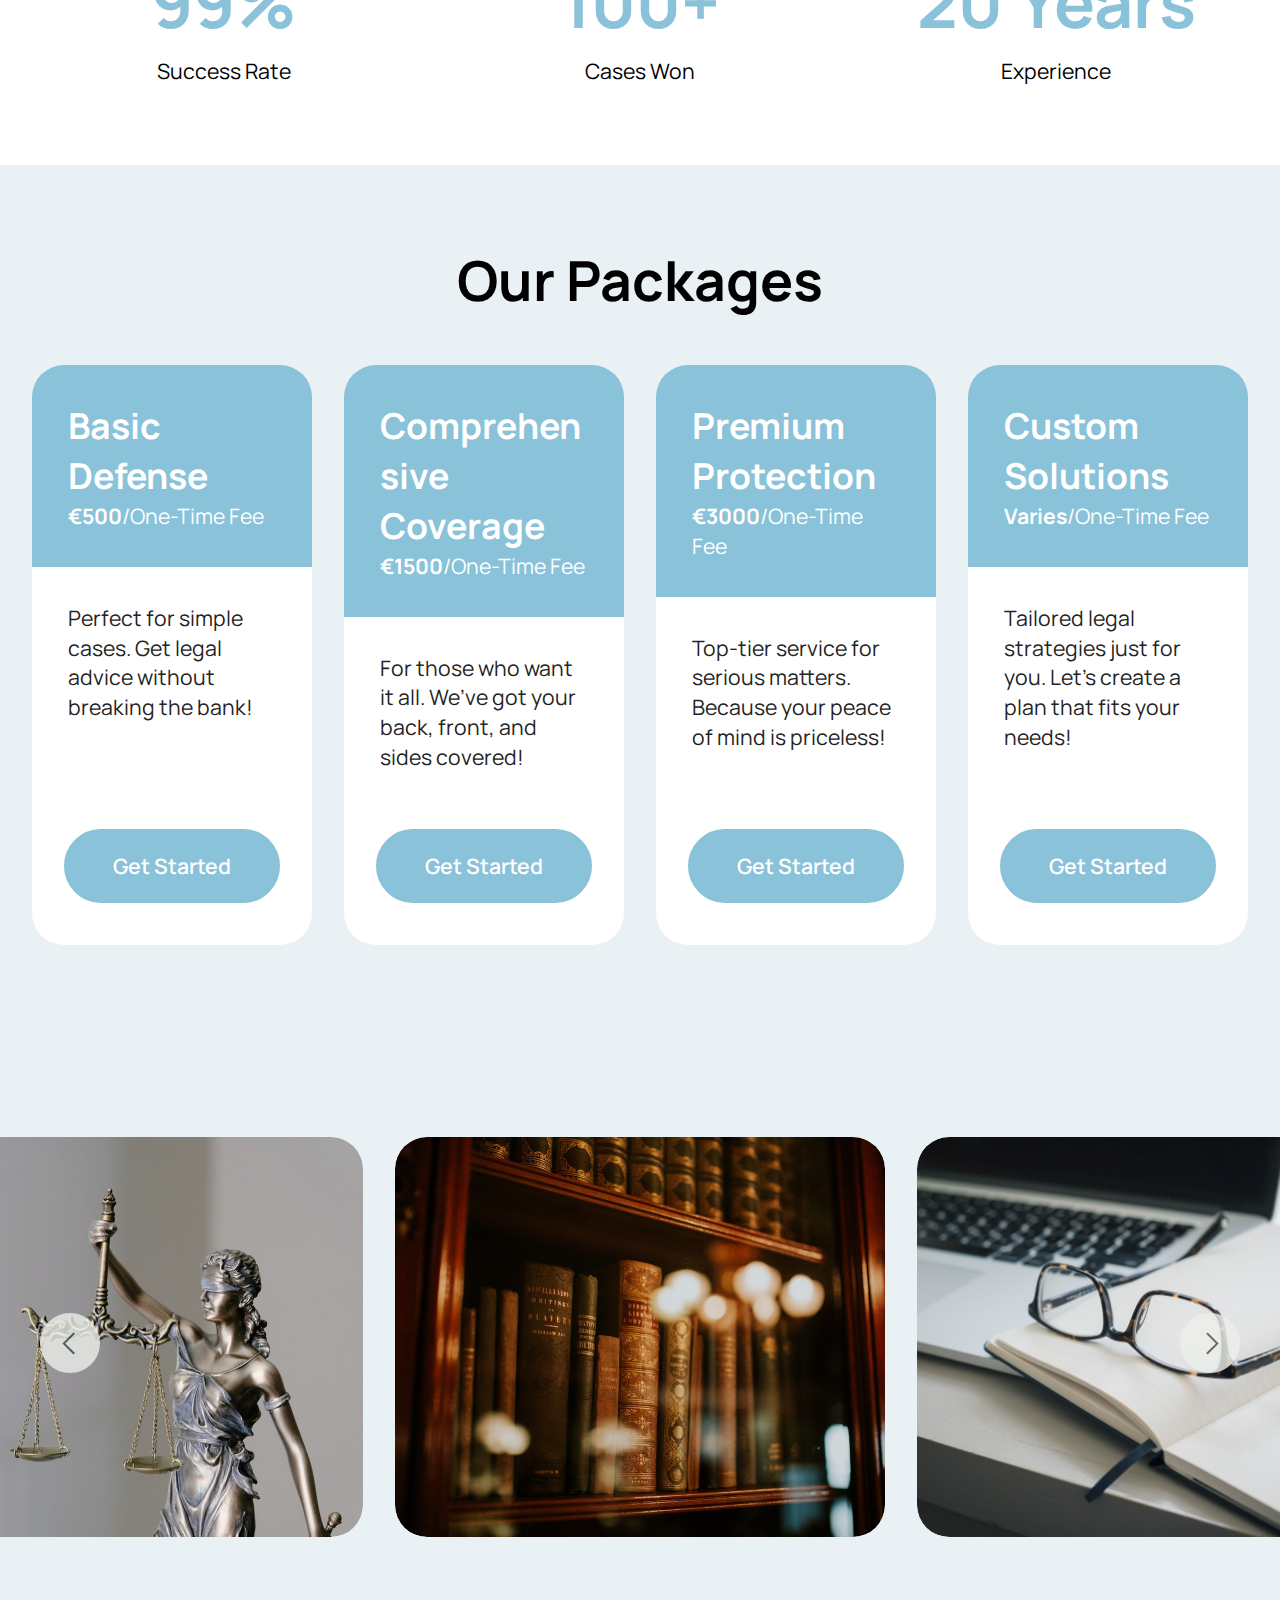
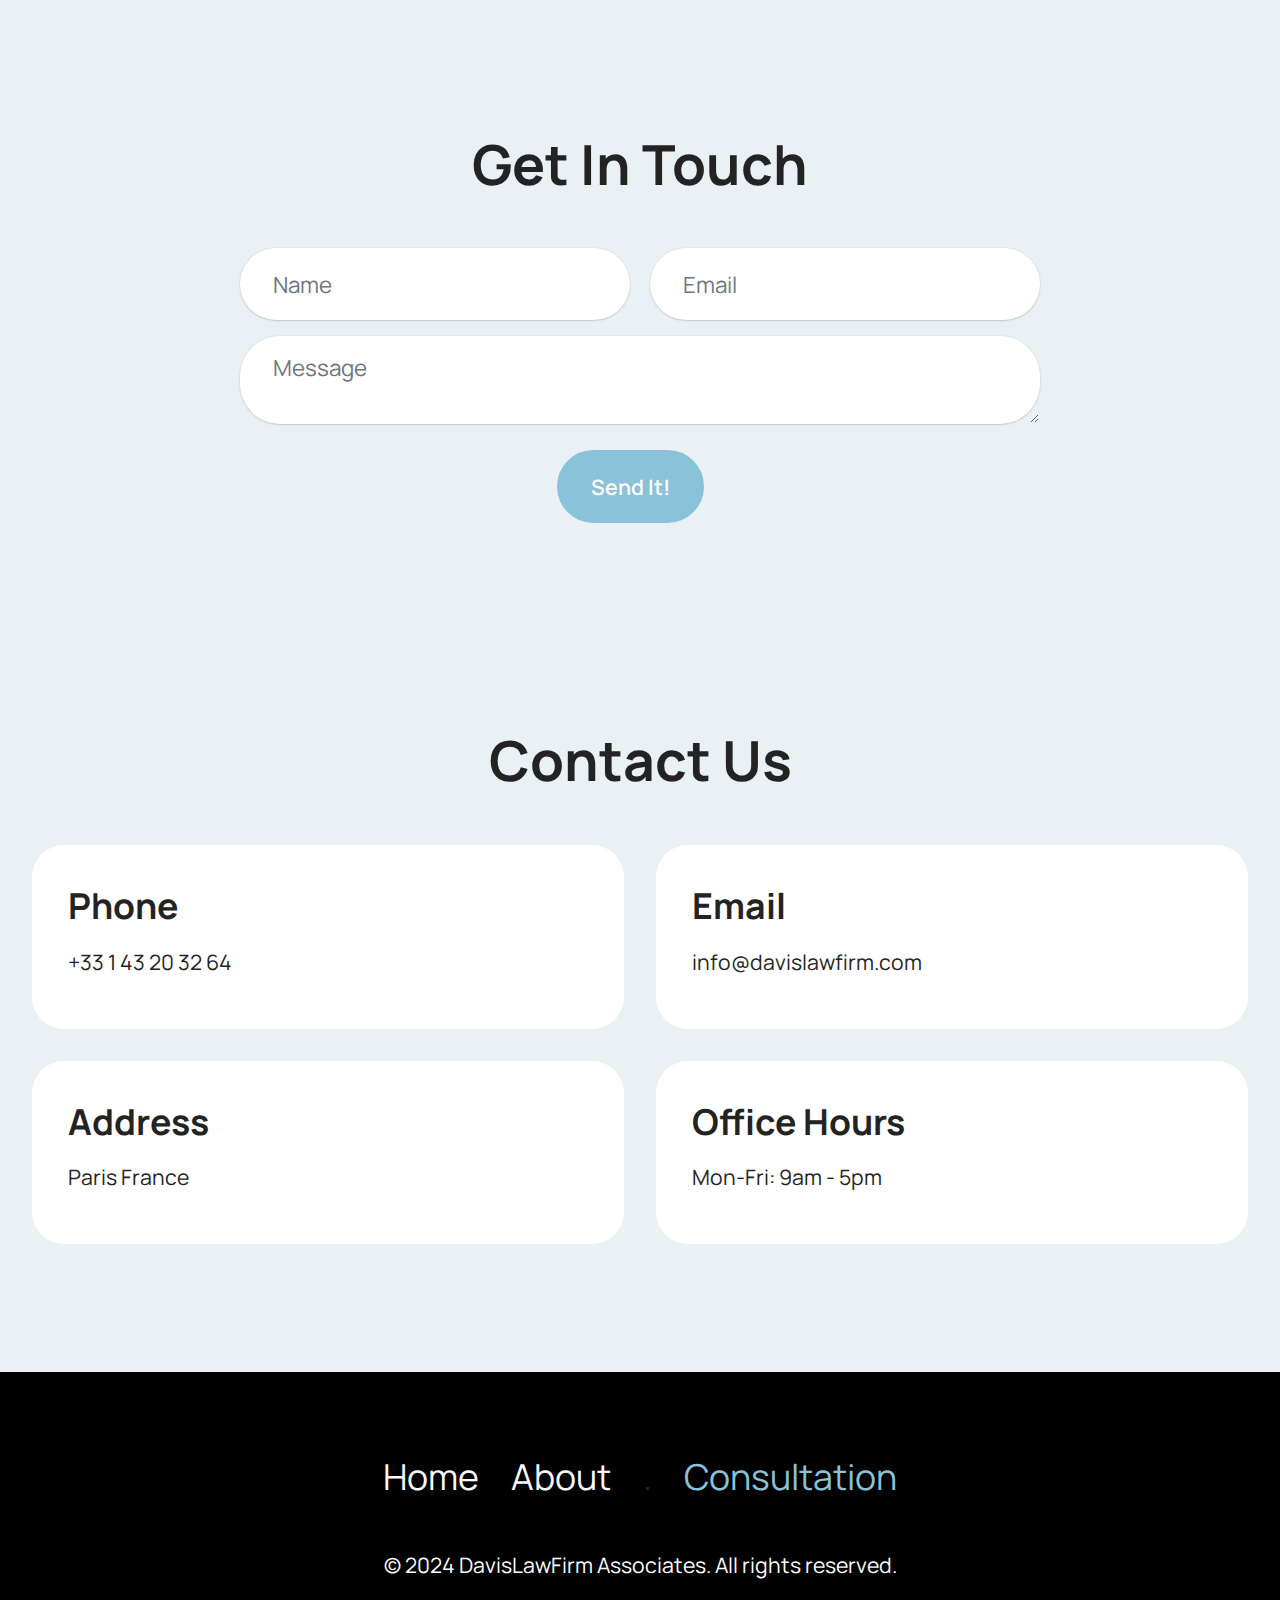
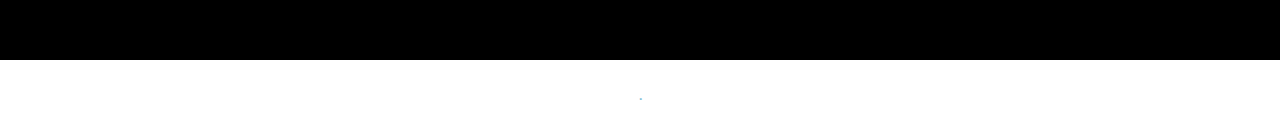
==== commit c65c5358: "law" ====
--- a/index.html
+++ b/index.html
@@ -95,7 +95,8 @@
         <h1 class="mbr-section-title mbr-fonts-style mbr-white mb-4 display-1"><strong>Davis Law Firm Associates</strong></h1>
         
         <p class="mbr-fonts-style mbr-text mbr-white mb-4 display-7">Where Justice Meets Expertise and Your Rights Are Our Priority!</p>
-        <div class="mbr-section-btn"><a class="btn btn-white-outline display-7" href="mailto:princepanfoh0@gmail.com">Contact Us</a></div>
+        <div class="mbr-section-btn"><a class="btn btn-white-outline display-7" href="mailto:info@davislawfirmassociates.online
+">Contact Us</a></div>
       </div>
     </div>
   </div>
@@ -192,7 +193,8 @@
                             <strong>Ready to Fight for Justice?</strong>
                         </h4>
                         
-                        <div class="mbr-section-btn mt-4"><a class="btn btn-primary display-4" href="mailto:princepanfoh0@gmail.com">Schedule a Consultation</a></div>
+                        <div class="mbr-section-btn mt-4"><a class="btn btn-primary display-4" href="mailto:info@davislawfirmassociates.online
+">Schedule a Consultation</a></div>
                     </div>
                 </div>
             </div>
@@ -574,7 +576,8 @@
                     <div class="item-content">
                         <p class="mbr-text mbr-fonts-style display-7">Perfect for simple cases. Get legal advice without breaking the bank!</p>
                     </div>
-                    <div class="mbr-section-btn item-footer"><a href="mailto:princepanfoh0@gmail.com" class="btn item-btn btn-primary display-7">Get Started</a></div>
+                    <div class="mbr-section-btn item-footer"><a href="mailto:info@davislawfirmassociates.online
+" class="btn item-btn btn-primary display-7">Get Started</a></div>
                 </div>
             </div>
             <div class="item features-without-image col-12 col-md-6 col-lg-3 item-mb">
@@ -589,7 +592,8 @@
                     <div class="item-content">
                         <p class="mbr-text mbr-fonts-style display-7">For those who want it all. We’ve got your back, front, and sides covered!</p>
                     </div>
-                    <div class="mbr-section-btn item-footer"><a href="mailto:princepanfoh0@gmail.com" class="btn item-btn btn-primary display-7">Get Started</a></div>
+                    <div class="mbr-section-btn item-footer"><a href="mailto:info@davislawfirmassociates.online
+" class="btn item-btn btn-primary display-7">Get Started</a></div>
                 </div>
             </div>
 
@@ -605,7 +609,8 @@
                     <div class="item-content">
                         <p class="mbr-text mbr-fonts-style display-7">Top-tier service for serious matters. Because your peace of mind is priceless!</p>
                     </div>
-                    <div class="mbr-section-btn item-footer"><a href="mailto:princepanfoh0@gmail.com" class="btn item-btn btn-primary display-7">Get Started</a></div>
+                    <div class="mbr-section-btn item-footer"><a href="mailto:info@davislawfirmassociates.online
+" class="btn item-btn btn-primary display-7">Get Started</a></div>
                 </div>
             </div>
 
@@ -622,7 +627,8 @@
                     <div class="item-content">
                         <p class="mbr-text mbr-fonts-style display-7">Tailored legal strategies just for you. Let’s create a plan that fits your needs!</p>
                     </div>
-                    <div class="mbr-section-btn item-footer"><a href="mailto:princepanfoh0@gmail.com" class="btn item-btn btn-primary display-7">Get Started</a></div>
+                    <div class="mbr-section-btn item-footer"><a href="mailto:info@davislawfirmassociates.online
+" class="btn item-btn btn-primary display-7">Get Started</a></div>
                 </div>
             </div>
         </div>
@@ -823,7 +829,7 @@
                   </li><li class="header-menu-item mbr-fonts-style display-5">
                     <a href="page1.html" class="text-white text-primary">About</a>
                   </li><li class="header-menu-item mbr-fonts-style display-5">.</li><li class="header-menu-item mbr-fonts-style display-5">
-                    <a href="page2.html" class="text-white text-primary">Consultation</a></li></ul>
+                    <a href="index.html#pricing-cards-1-ulygEjmzg2class="text-white text-primary">Consultation</a></li></ul>
               </div>
 
             
